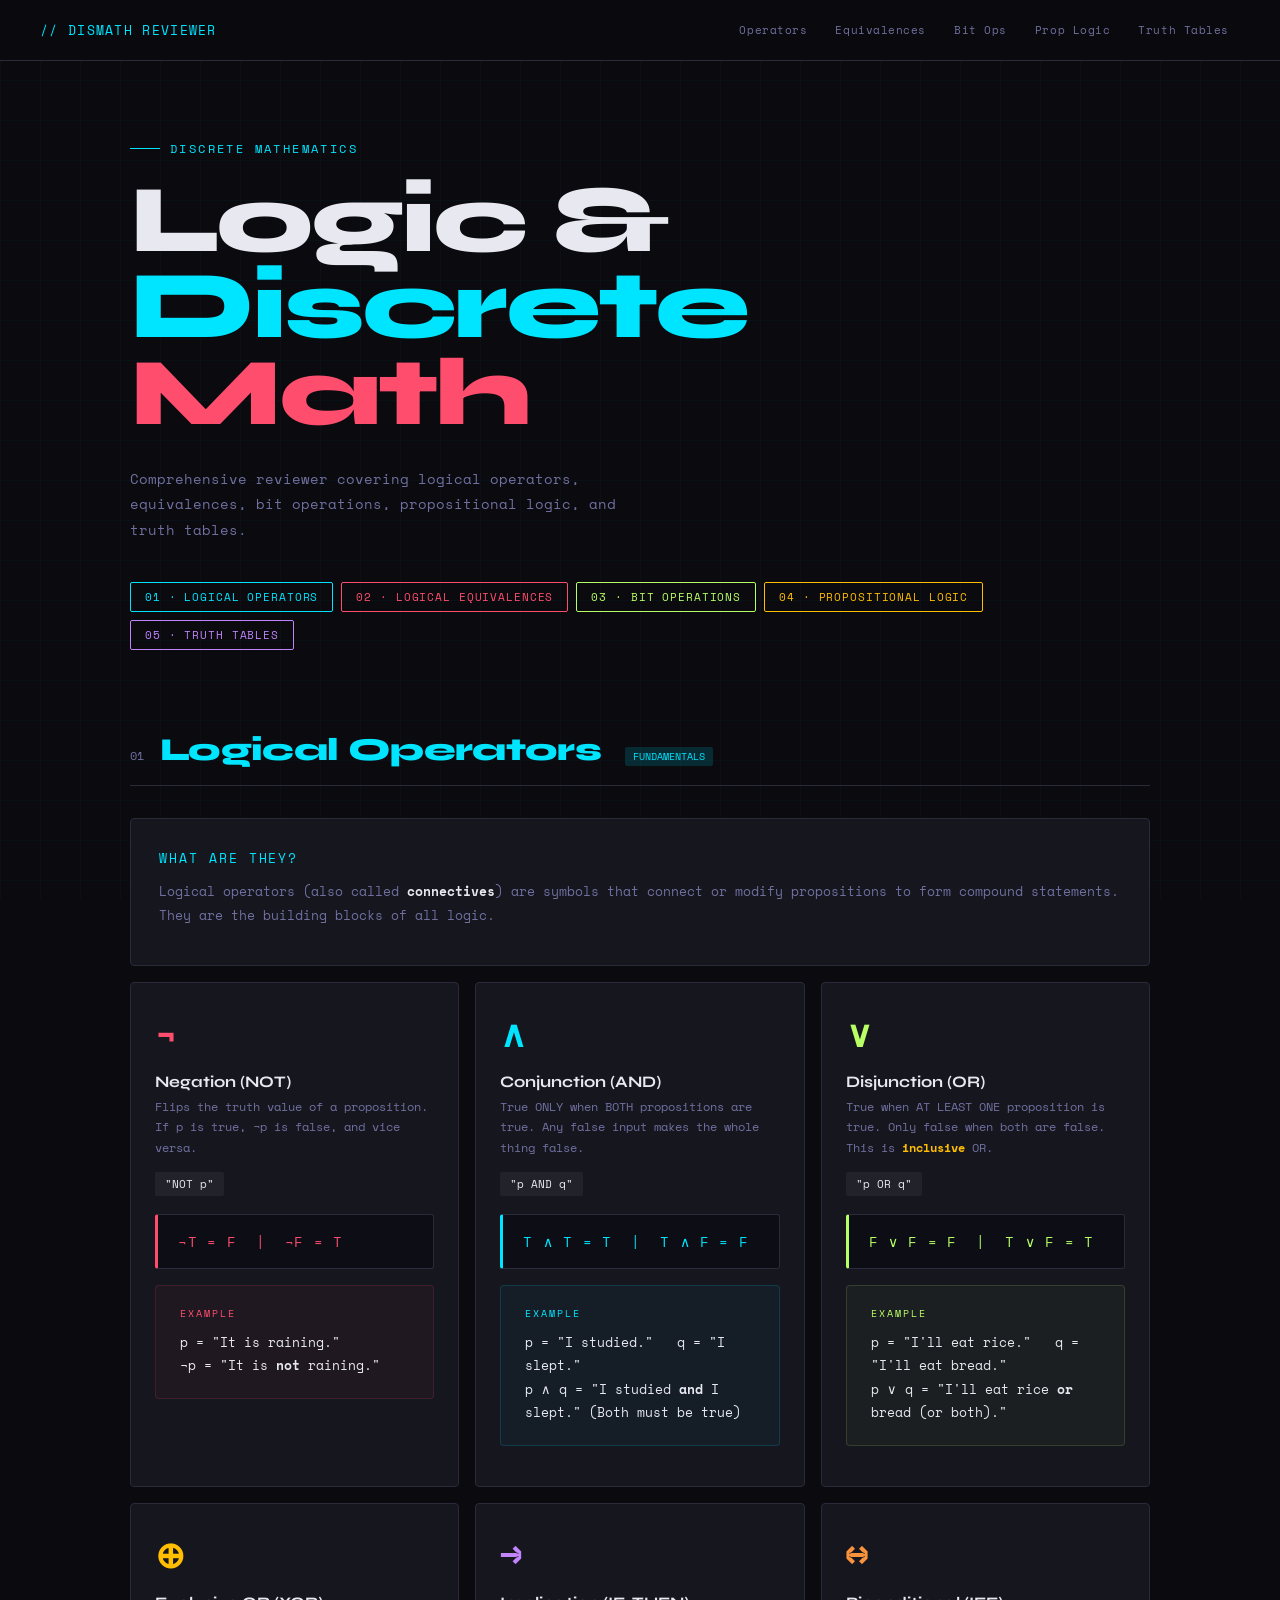
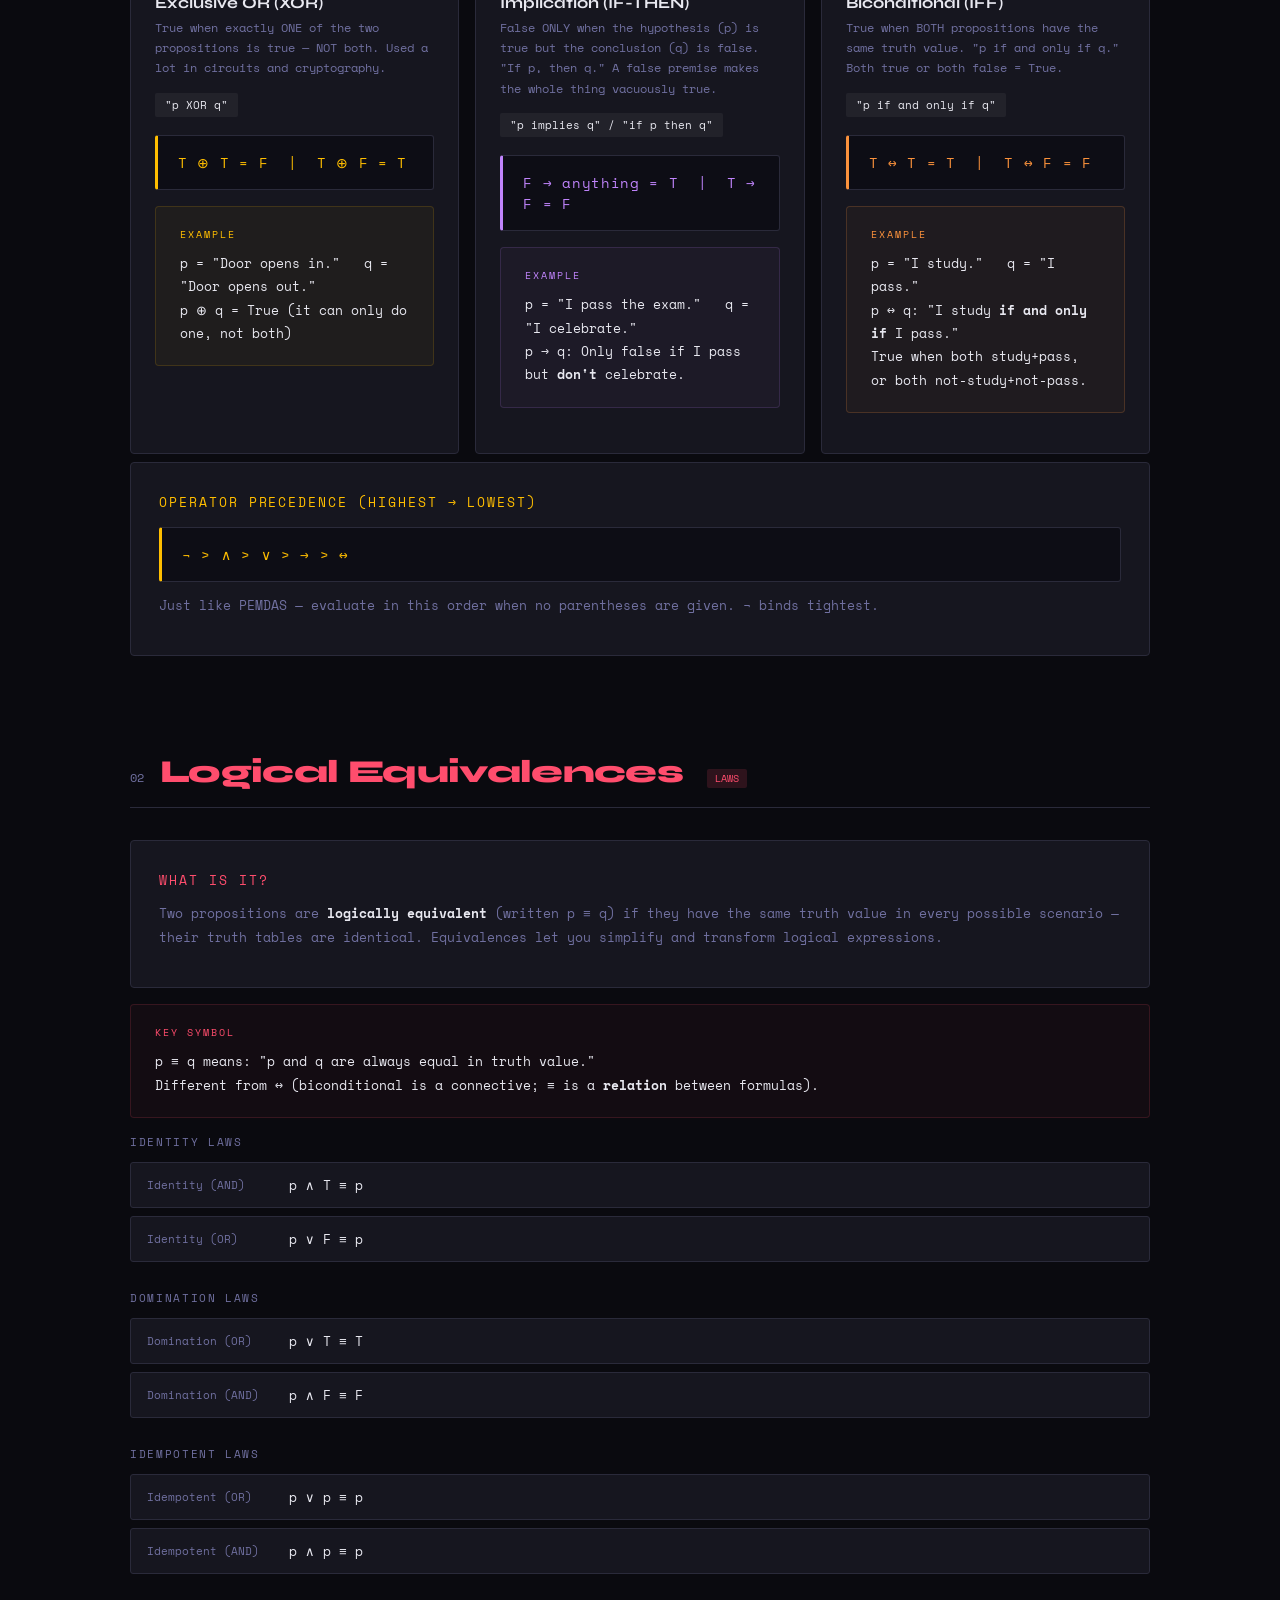
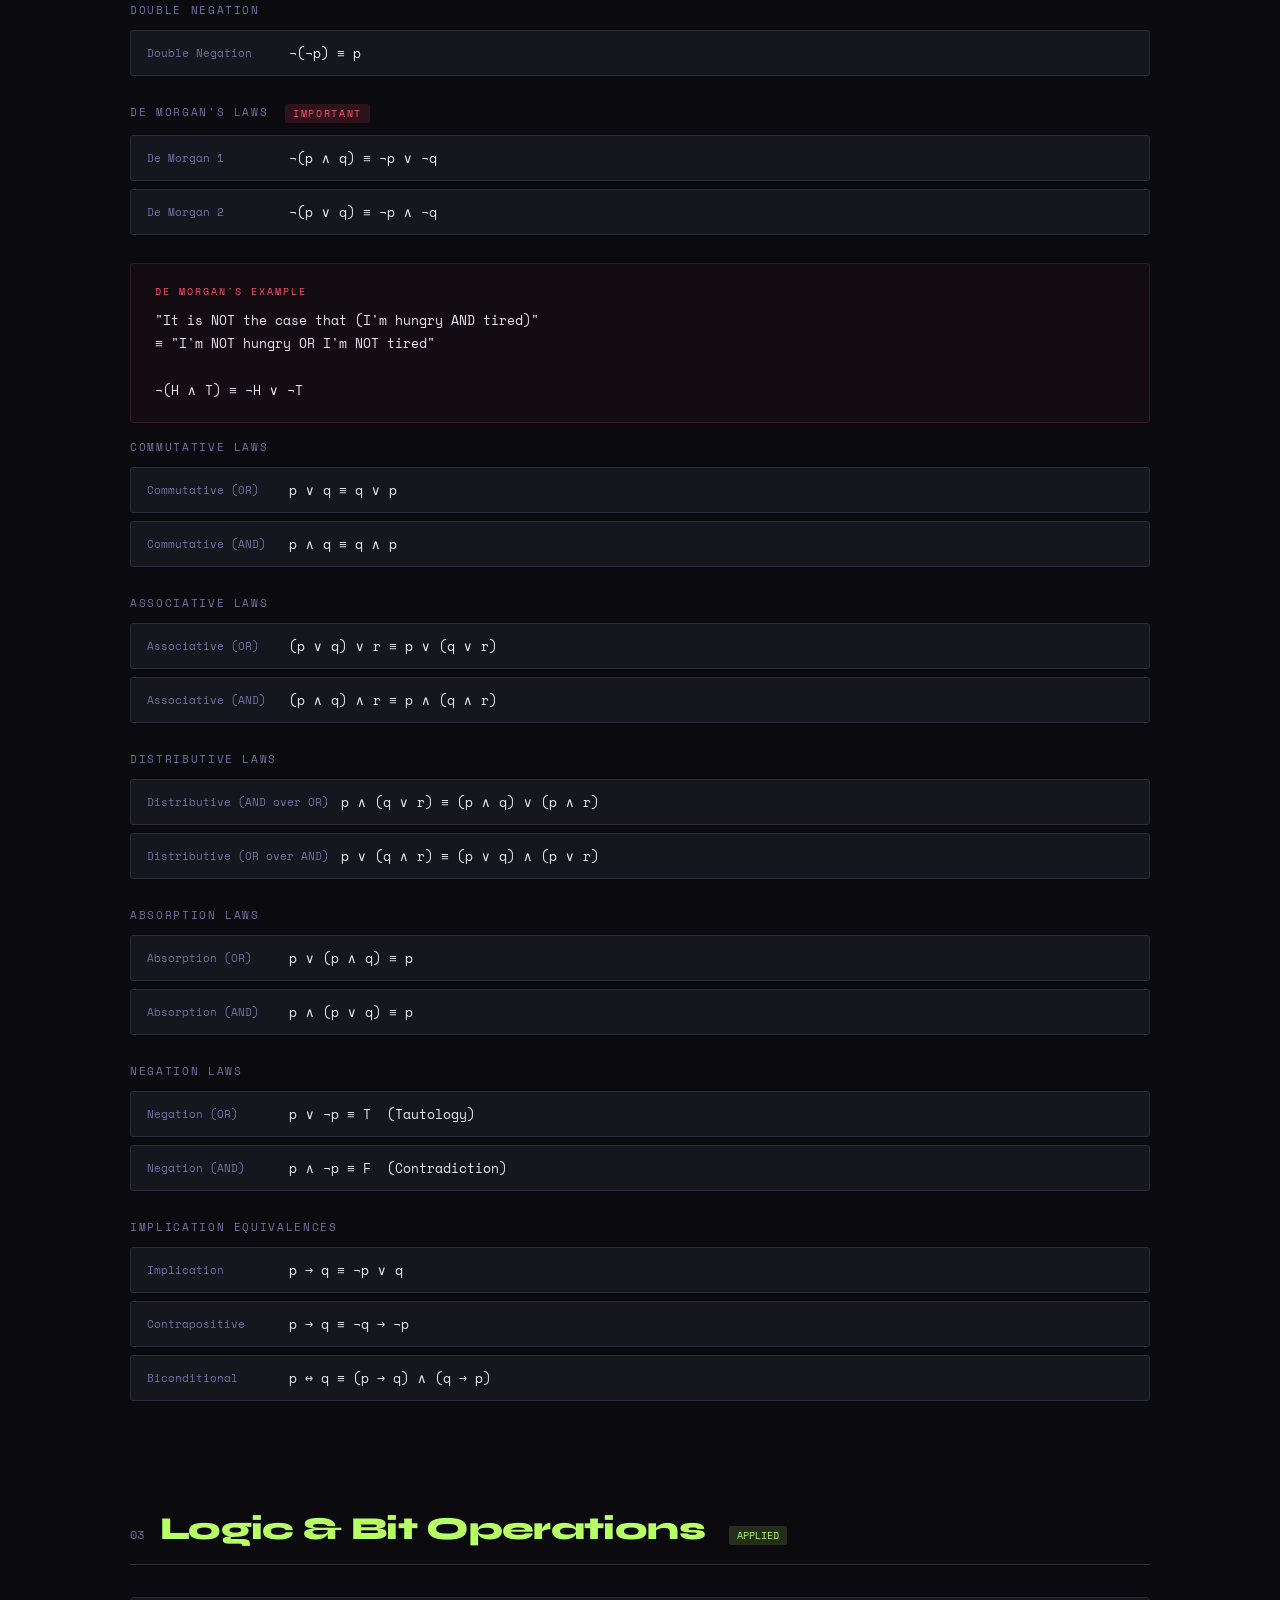
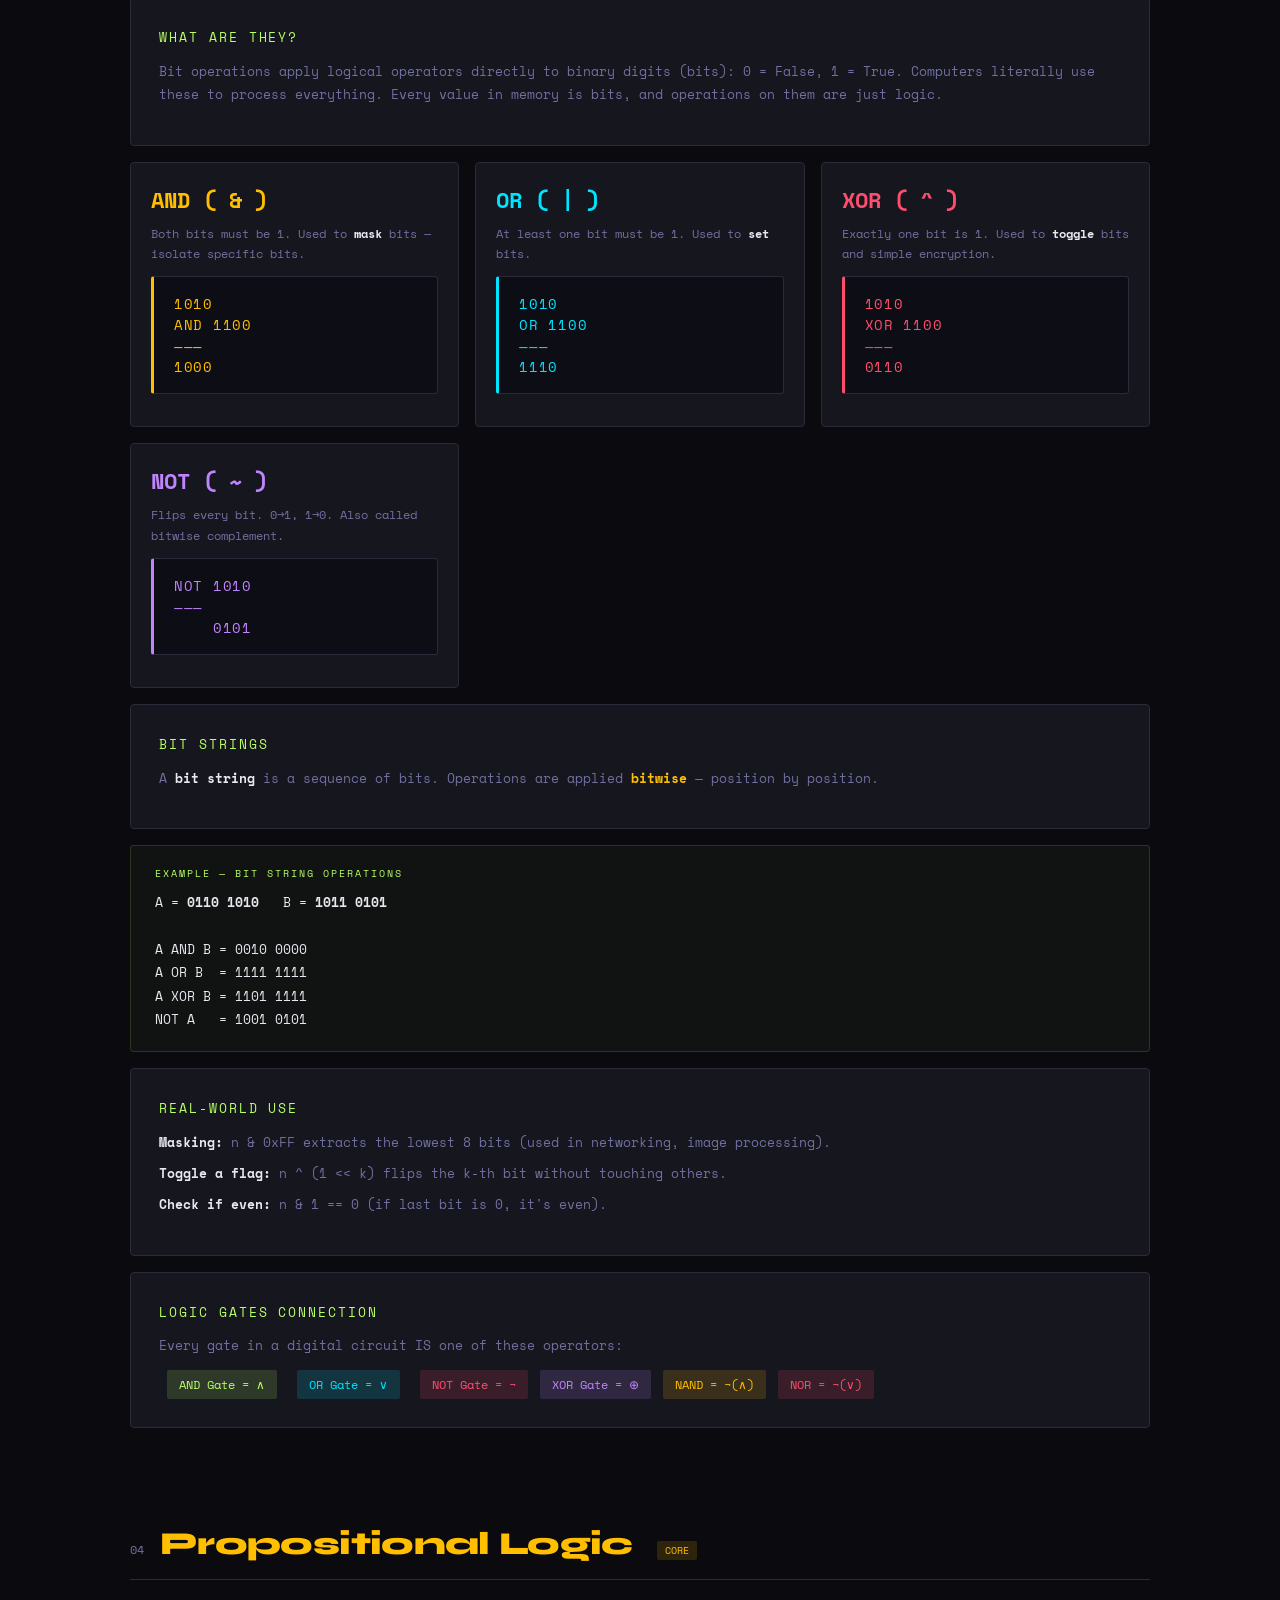
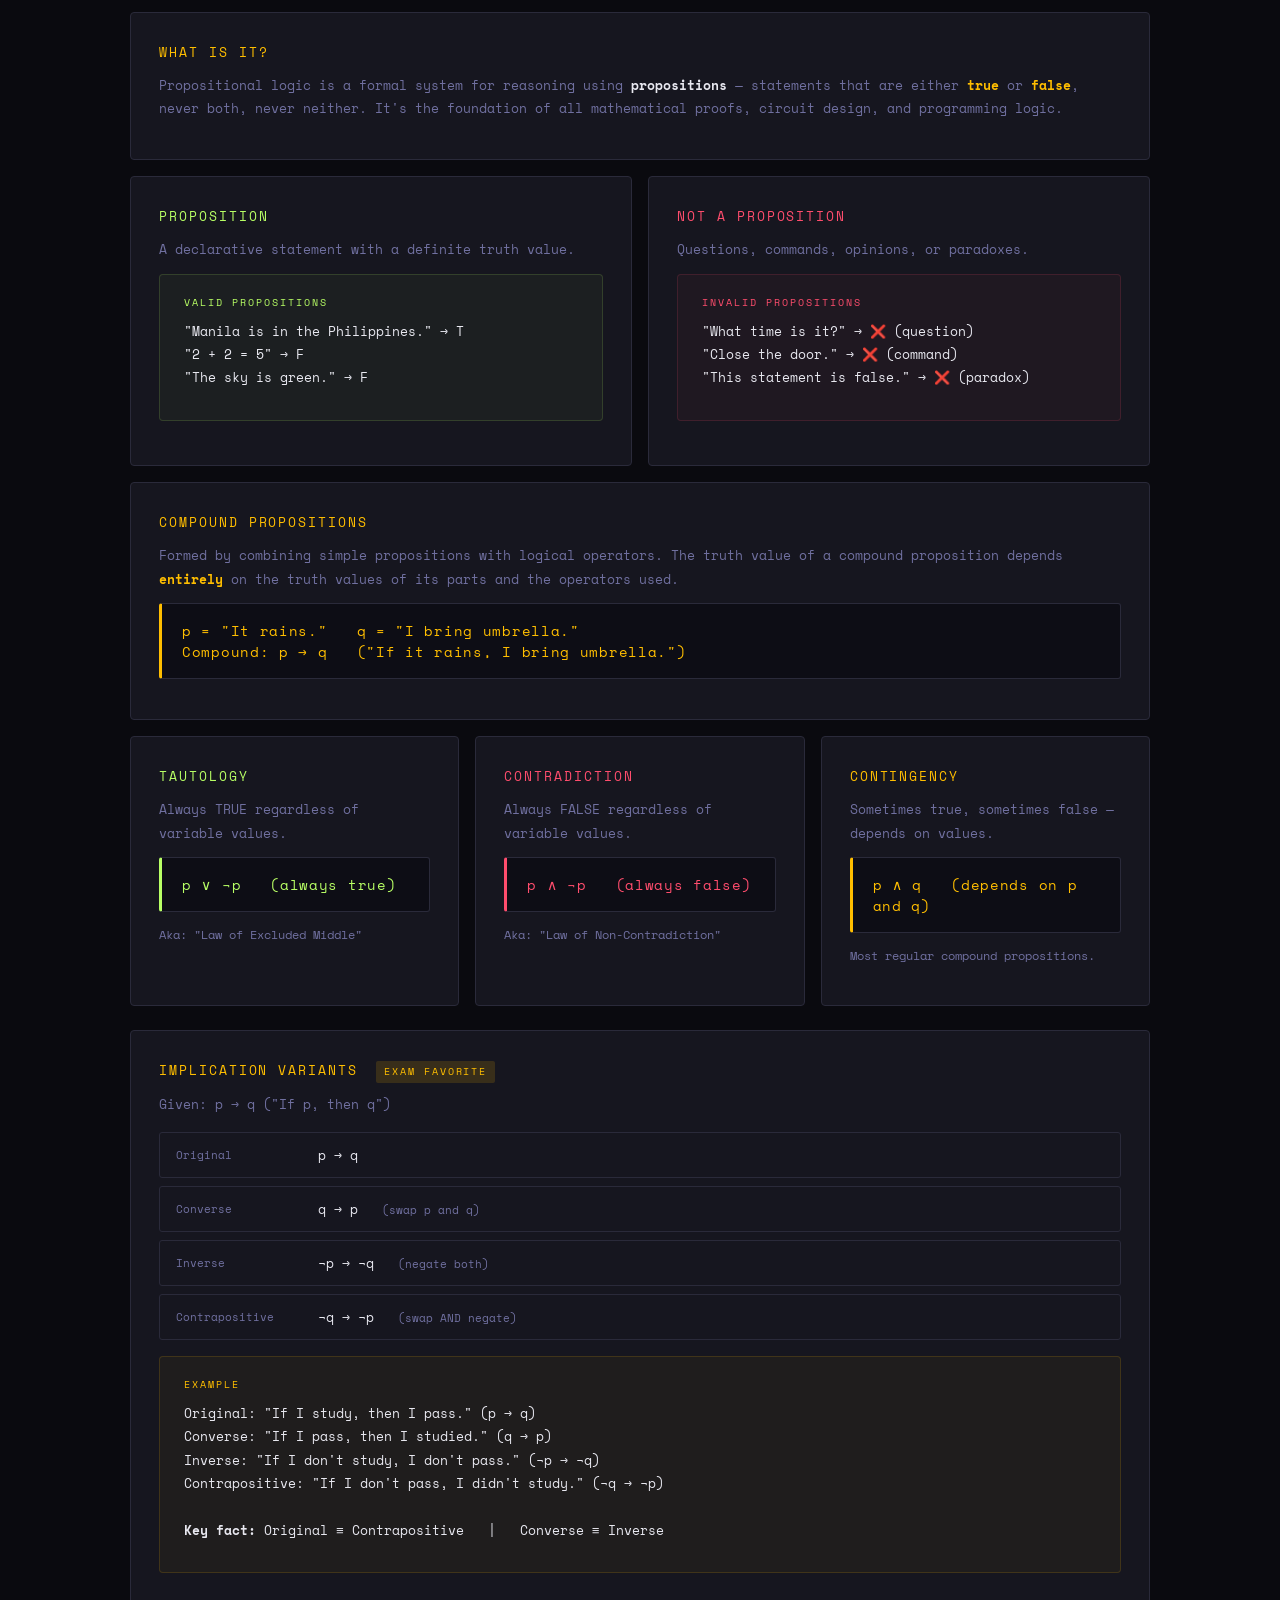
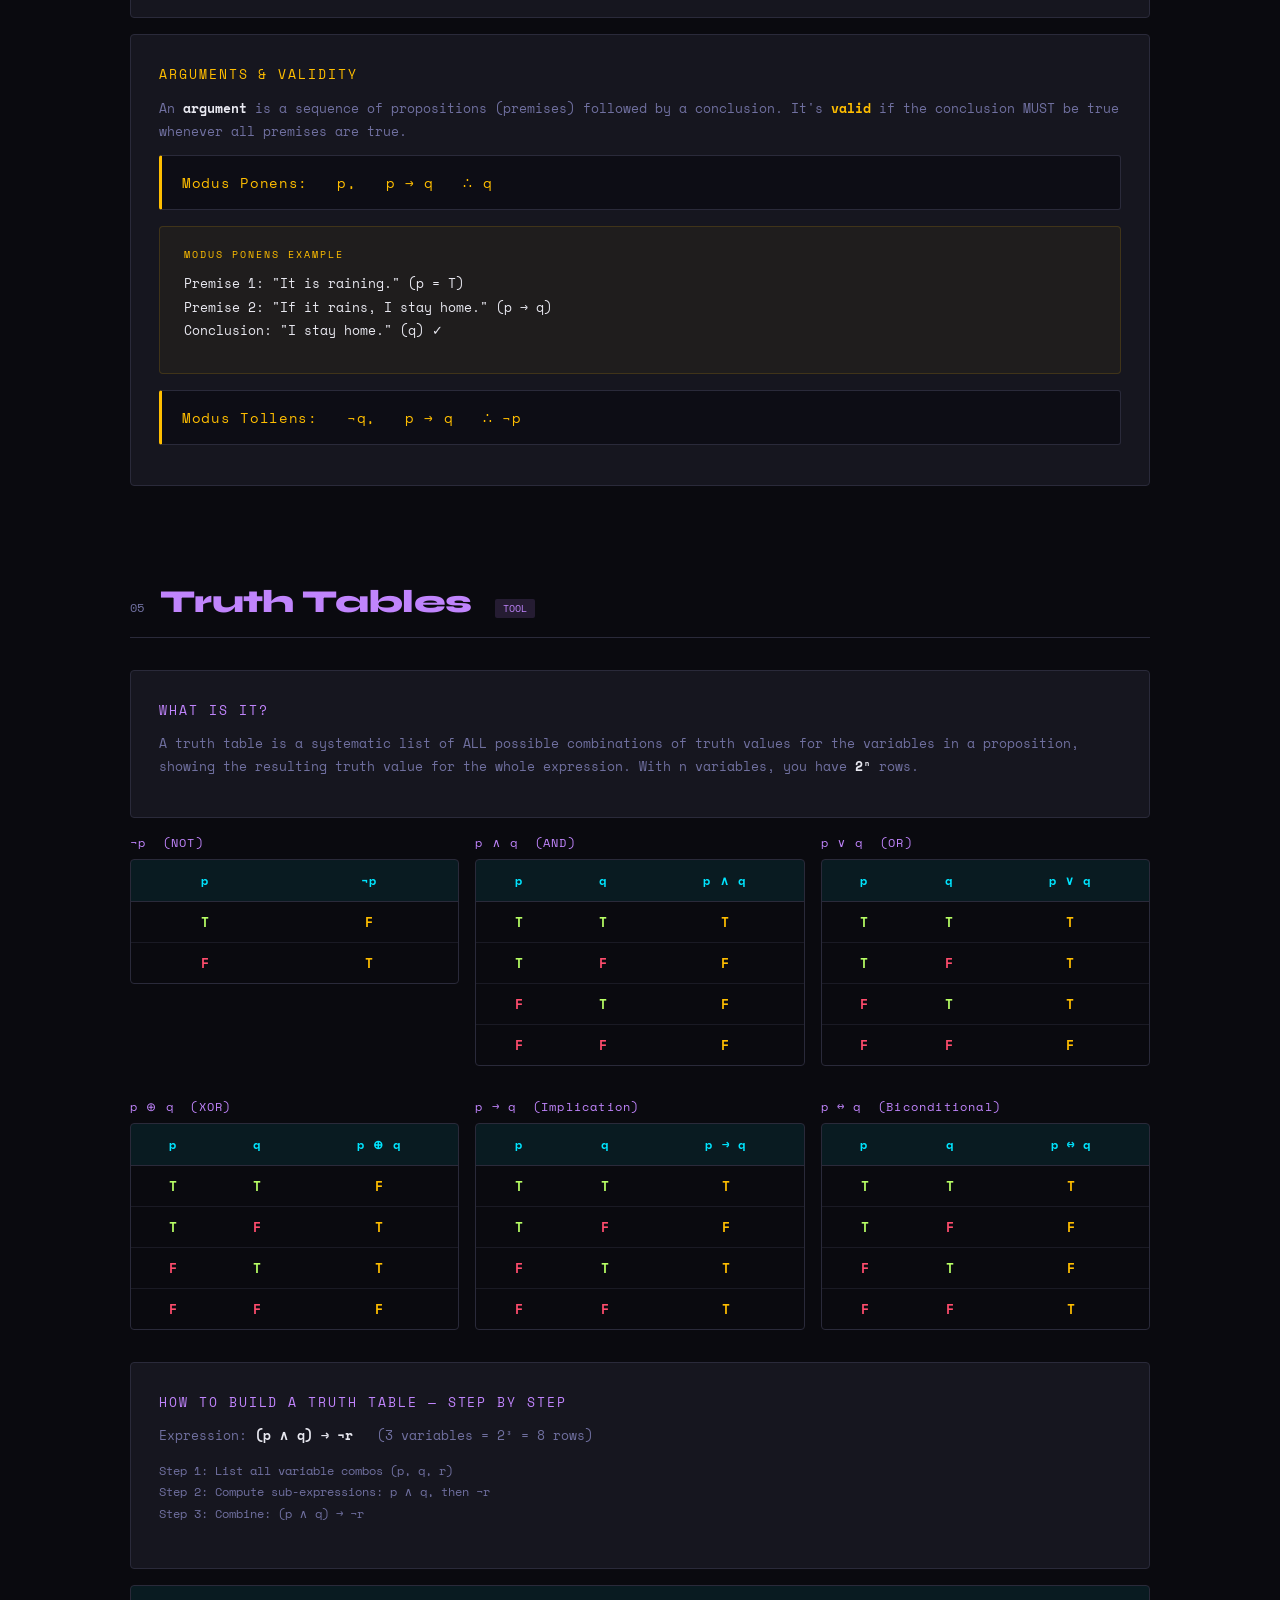
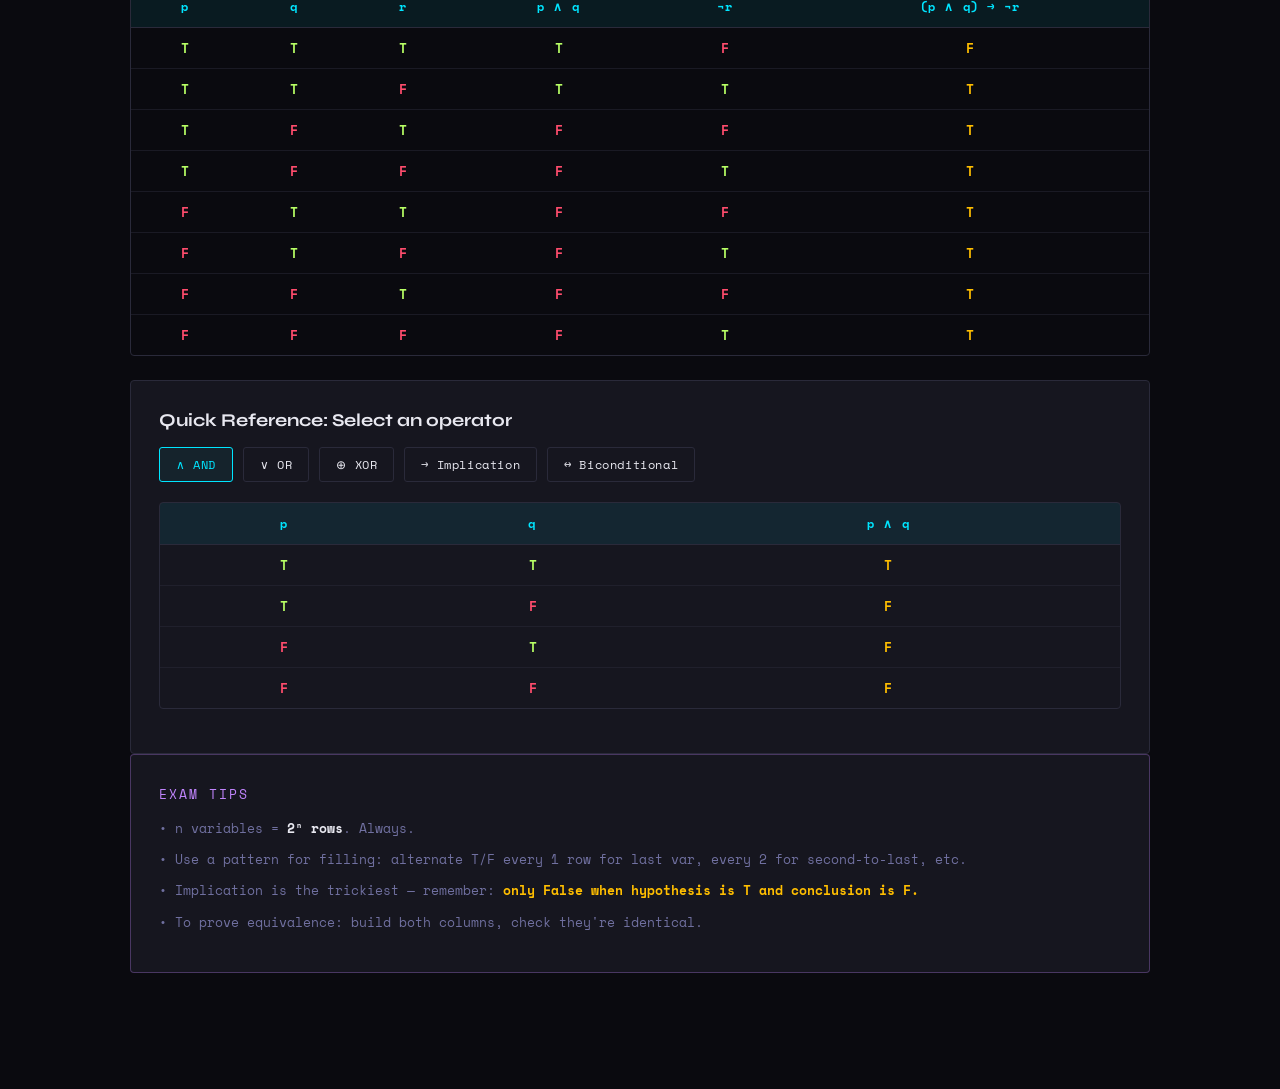
==== index.html @ d7f634e1 "p" ====
<!DOCTYPE html>
<html lang="en">
<head>
<meta charset="UTF-8">
<meta name="viewport" content="width=device-width, initial-scale=1.0">
<title>Discrete Math Reviewer</title>
<link href="https://fonts.googleapis.com/css2?family=Space+Mono:ital,wght@0,400;0,700;1,400&family=Syne:wght@400;600;700;800&display=swap" rel="stylesheet">
<style>
  :root {
    --bg: #0a0a0f;
    --bg2: #111118;
    --panel: #16161f;
    --border: #2a2a3a;
    --accent: #00e5ff;
    --accent2: #ff4d6d;
    --accent3: #b8ff65;
    --accent4: #ffbe00;
    --text: #e8e8f0;
    --muted: #7070a0;
    --mono: 'Space Mono', monospace;
    --sans: 'Syne', sans-serif;
  }

  * { box-sizing: border-box; margin: 0; padding: 0; }

  body {
    background: var(--bg);
    color: var(--text);
    font-family: var(--sans);
    min-height: 100vh;
    overflow-x: hidden;
  }

  /* Grid background */
  body::before {
    content: '';
    position: fixed;
    inset: 0;
    background-image:
      linear-gradient(rgba(0,229,255,0.03) 1px, transparent 1px),
      linear-gradient(90deg, rgba(0,229,255,0.03) 1px, transparent 1px);
    background-size: 40px 40px;
    pointer-events: none;
    z-index: 0;
  }

  /* NAV */
  nav {
    position: fixed;
    top: 0; left: 0; right: 0;
    z-index: 100;
    display: flex;
    align-items: center;
    justify-content: space-between;
    padding: 16px 40px;
    background: rgba(10,10,15,0.85);
    backdrop-filter: blur(12px);
    border-bottom: 1px solid var(--border);
  }

  .nav-logo {
    font-family: var(--mono);
    font-size: 13px;
    color: var(--accent);
    letter-spacing: 0.1em;
  }

  .nav-links {
    display: flex;
    gap: 6px;
    flex-wrap: wrap;
  }

  .nav-links a {
    font-family: var(--mono);
    font-size: 11px;
    color: var(--muted);
    text-decoration: none;
    padding: 5px 10px;
    border: 1px solid transparent;
    border-radius: 3px;
    transition: all 0.2s;
    letter-spacing: 0.05em;
  }

  .nav-links a:hover {
    color: var(--accent);
    border-color: var(--accent);
    background: rgba(0,229,255,0.05);
  }

  /* HERO */
  .hero {
    position: relative;
    z-index: 1;
    padding: 140px 40px 80px;
    max-width: 1100px;
    margin: 0 auto;
  }

  .hero-tag {
    font-family: var(--mono);
    font-size: 12px;
    color: var(--accent);
    letter-spacing: 0.2em;
    text-transform: uppercase;
    margin-bottom: 20px;
    display: flex;
    align-items: center;
    gap: 10px;
  }

  .hero-tag::before {
    content: '';
    display: inline-block;
    width: 30px;
    height: 1px;
    background: var(--accent);
  }

  h1 {
    font-size: clamp(48px, 8vw, 96px);
    font-weight: 800;
    line-height: 0.9;
    letter-spacing: -0.03em;
    margin-bottom: 30px;
  }

  h1 span.hl { color: var(--accent); }
  h1 span.hl2 { color: var(--accent2); }

  .hero-desc {
    font-family: var(--mono);
    font-size: 14px;
    color: var(--muted);
    max-width: 500px;
    line-height: 1.8;
  }

  .topic-pills {
    display: flex;
    flex-wrap: wrap;
    gap: 8px;
    margin-top: 40px;
  }

  .pill {
    font-family: var(--mono);
    font-size: 11px;
    padding: 6px 14px;
    border-radius: 2px;
    border: 1px solid;
    letter-spacing: 0.08em;
    text-transform: uppercase;
    cursor: pointer;
    transition: all 0.2s;
    text-decoration: none;
  }

  .pill-1 { color: var(--accent); border-color: var(--accent); }
  .pill-1:hover { background: var(--accent); color: var(--bg); }
  .pill-2 { color: var(--accent2); border-color: var(--accent2); }
  .pill-2:hover { background: var(--accent2); color: var(--bg); }
  .pill-3 { color: var(--accent3); border-color: var(--accent3); }
  .pill-3:hover { background: var(--accent3); color: var(--bg); }
  .pill-4 { color: var(--accent4); border-color: var(--accent4); }
  .pill-4:hover { background: var(--accent4); color: var(--bg); }
  .pill-5 { color: #c084fc; border-color: #c084fc; }
  .pill-5:hover { background: #c084fc; color: var(--bg); }

  /* MAIN */
  main {
    position: relative;
    z-index: 1;
    max-width: 1100px;
    margin: 0 auto;
    padding: 0 40px 100px;
    display: flex;
    flex-direction: column;
    gap: 80px;
  }

  /* SECTION */
  .section {
    scroll-margin-top: 80px;
  }

  .section-header {
    display: flex;
    align-items: baseline;
    gap: 16px;
    margin-bottom: 32px;
    padding-bottom: 16px;
    border-bottom: 1px solid var(--border);
  }

  .section-num {
    font-family: var(--mono);
    font-size: 12px;
    color: var(--muted);
  }

  h2 {
    font-size: 32px;
    font-weight: 800;
    letter-spacing: -0.02em;
  }

  .section-tag {
    font-family: var(--mono);
    font-size: 11px;
    padding: 3px 8px;
    border-radius: 2px;
    margin-left: auto;
  }

  /* CARDS */
  .card {
    background: var(--panel);
    border: 1px solid var(--border);
    border-radius: 4px;
    padding: 28px;
    margin-bottom: 16px;
    transition: border-color 0.2s;
  }

  .card:hover { border-color: var(--muted); }

  .card-label {
    font-family: var(--mono);
    font-size: 11px;
    letter-spacing: 0.15em;
    text-transform: uppercase;
    margin-bottom: 10px;
  }

  .card h3 {
    font-size: 20px;
    font-weight: 700;
    margin-bottom: 12px;
    letter-spacing: -0.01em;
  }

  .card p {
    font-family: var(--mono);
    font-size: 13px;
    color: var(--muted);
    line-height: 1.8;
    margin-bottom: 10px;
  }

  /* OPERATOR GRID */
  .op-grid {
    display: grid;
    grid-template-columns: repeat(auto-fill, minmax(300px, 1fr));
    gap: 16px;
  }

  .op-card {
    background: var(--panel);
    border: 1px solid var(--border);
    border-radius: 4px;
    padding: 24px;
    transition: all 0.2s;
  }

  .op-card:hover {
    transform: translateY(-2px);
    border-color: var(--accent);
    box-shadow: 0 8px 30px rgba(0,229,255,0.08);
  }

  .op-symbol {
    font-family: var(--mono);
    font-size: 36px;
    font-weight: 700;
    margin-bottom: 12px;
    display: block;
  }

  .op-name {
    font-size: 16px;
    font-weight: 700;
    margin-bottom: 6px;
  }

  .op-desc {
    font-family: var(--mono);
    font-size: 12px;
    color: var(--muted);
    line-height: 1.7;
    margin-bottom: 14px;
  }

  .op-read {
    font-family: var(--mono);
    font-size: 11px;
    padding: 4px 10px;
    background: rgba(255,255,255,0.05);
    border-radius: 2px;
    color: var(--text);
    display: inline-block;
    margin-bottom: 6px;
  }

  /* TRUTH TABLE */
  .tt-wrap {
    overflow-x: auto;
    border: 1px solid var(--border);
    border-radius: 4px;
    margin-bottom: 16px;
  }

  table {
    width: 100%;
    border-collapse: collapse;
    font-family: var(--mono);
    font-size: 13px;
  }

  thead tr {
    background: rgba(0,229,255,0.08);
  }

  th {
    padding: 12px 16px;
    text-align: center;
    color: var(--accent);
    font-size: 12px;
    letter-spacing: 0.1em;
    border-bottom: 1px solid var(--border);
    white-space: nowrap;
  }

  td {
    padding: 10px 16px;
    text-align: center;
    border-bottom: 1px solid rgba(42,42,58,0.5);
    color: var(--muted);
  }

  tr:last-child td { border-bottom: none; }

  td.t { color: var(--accent3); font-weight: 700; }
  td.f { color: var(--accent2); font-weight: 700; }
  td.result { color: var(--accent4); font-weight: 700; }

  tr:hover td { background: rgba(255,255,255,0.02); color: var(--text); }

  /* CODE / FORMULA BLOCKS */
  .formula {
    background: #0d0d15;
    border: 1px solid var(--border);
    border-left: 3px solid var(--accent);
    border-radius: 3px;
    padding: 16px 20px;
    font-family: var(--mono);
    font-size: 14px;
    color: var(--accent);
    margin: 12px 0;
    letter-spacing: 0.05em;
    overflow-x: auto;
  }

  .formula.red { border-left-color: var(--accent2); color: var(--accent2); }
  .formula.green { border-left-color: var(--accent3); color: var(--accent3); }
  .formula.yellow { border-left-color: var(--accent4); color: var(--accent4); }
  .formula.purple { border-left-color: #c084fc; color: #c084fc; }

  /* EXAMPLE BLOCKS */
  .example {
    background: rgba(0,229,255,0.04);
    border: 1px solid rgba(0,229,255,0.15);
    border-radius: 4px;
    padding: 20px 24px;
    margin: 16px 0;
  }

  .example-label {
    font-family: var(--mono);
    font-size: 10px;
    color: var(--accent);
    letter-spacing: 0.2em;
    text-transform: uppercase;
    margin-bottom: 10px;
  }

  .example p {
    font-family: var(--mono);
    font-size: 13px;
    color: var(--text);
    line-height: 1.8;
  }

  .example.red { background: rgba(255,77,109,0.04); border-color: rgba(255,77,109,0.15); }
  .example.red .example-label { color: var(--accent2); }
  .example.green { background: rgba(184,255,101,0.04); border-color: rgba(184,255,101,0.15); }
  .example.green .example-label { color: var(--accent3); }
  .example.yellow { background: rgba(255,190,0,0.04); border-color: rgba(255,190,0,0.15); }
  .example.yellow .example-label { color: var(--accent4); }
  .example.purple { background: rgba(192,132,252,0.04); border-color: rgba(192,132,252,0.15); }
  .example.purple .example-label { color: #c084fc; }

  /* BIT OPS TABLE */
  .bit-grid {
    display: grid;
    grid-template-columns: repeat(auto-fill, minmax(260px, 1fr));
    gap: 16px;
  }

  .bit-card {
    background: var(--panel);
    border: 1px solid var(--border);
    border-radius: 4px;
    padding: 20px;
  }

  .bit-op {
    font-family: var(--mono);
    font-size: 22px;
    font-weight: 700;
    color: var(--accent4);
    margin-bottom: 8px;
  }

  /* EQUIVALENCE TABLE */
  .equiv-group {
    margin-bottom: 28px;
  }

  .equiv-title {
    font-family: var(--mono);
    font-size: 11px;
    color: var(--muted);
    letter-spacing: 0.15em;
    text-transform: uppercase;
    margin-bottom: 12px;
  }

  .equiv-list {
    display: flex;
    flex-direction: column;
    gap: 8px;
  }

  .equiv-row {
    display: flex;
    align-items: center;
    gap: 12px;
    background: var(--panel);
    border: 1px solid var(--border);
    border-radius: 3px;
    padding: 12px 16px;
    font-family: var(--mono);
    font-size: 13px;
  }

  .equiv-row .law-name {
    color: var(--muted);
    font-size: 11px;
    min-width: 130px;
  }

  .equiv-row .law-formula {
    color: var(--text);
    flex: 1;
  }

  /* PROPOSITIONAL */
  .prop-grid {
    display: grid;
    grid-template-columns: 1fr 1fr;
    gap: 16px;
  }

  @media (max-width: 700px) {
    .prop-grid { grid-template-columns: 1fr; }
    nav { padding: 12px 20px; }
    .nav-links a { font-size: 10px; padding: 4px 8px; }
    .hero { padding: 120px 20px 60px; }
    main { padding: 0 20px 80px; }
    h1 { font-size: 40px; }
  }

  /* INTERACTIVE TRUTH TABLE */
  .tt-builder {
    background: var(--panel);
    border: 1px solid var(--border);
    border-radius: 4px;
    padding: 28px;
    margin-top: 24px;
  }

  .tt-builder h3 {
    font-size: 18px;
    font-weight: 700;
    margin-bottom: 16px;
  }

  .tt-controls {
    display: flex;
    gap: 10px;
    flex-wrap: wrap;
    margin-bottom: 20px;
  }

  .tt-btn {
    font-family: var(--mono);
    font-size: 12px;
    padding: 8px 16px;
    background: transparent;
    border: 1px solid var(--border);
    border-radius: 3px;
    color: var(--text);
    cursor: pointer;
    transition: all 0.2s;
    letter-spacing: 0.05em;
  }

  .tt-btn:hover, .tt-btn.active {
    border-color: var(--accent);
    color: var(--accent);
    background: rgba(0,229,255,0.06);
  }

  .divider {
    height: 1px;
    background: var(--border);
    margin: 40px 0;
  }

  /* SCROLL FADE IN */
  .section {
    opacity: 0;
    transform: translateY(20px);
    transition: opacity 0.5s ease, transform 0.5s ease;
  }
  .section.visible {
    opacity: 1;
    transform: translateY(0);
  }

  /* BADGE */
  .badge {
    display: inline-block;
    font-family: var(--mono);
    font-size: 10px;
    padding: 2px 8px;
    border-radius: 2px;
    margin-left: 8px;
    vertical-align: middle;
  }
  .badge-blue { background: rgba(0,229,255,0.15); color: var(--accent); }
  .badge-red { background: rgba(255,77,109,0.15); color: var(--accent2); }
  .badge-green { background: rgba(184,255,101,0.15); color: var(--accent3); }

  strong { color: var(--text); font-weight: 700; }
  em { color: var(--accent4); font-style: normal; font-weight: 600; }
</style>
</head>
<body>

<nav>
  <div class="nav-logo">// DISMATH REVIEWER</div>
  <div class="nav-links">
    <a href="#operators">Operators</a>
    <a href="#equivalences">Equivalences</a>
    <a href="#bitops">Bit Ops</a>
    <a href="#proplogic">Prop Logic</a>
    <a href="#truthtable">Truth Tables</a>
  </div>
</nav>

<div class="hero">
  <div class="hero-tag">Discrete Mathematics</div>
  <h1>Logic &<br><span class="hl">Discrete</span><br><span class="hl2">Math</span></h1>
  <p class="hero-desc">Comprehensive reviewer covering logical operators, equivalences, bit operations, propositional logic, and truth tables.</p>
  <div class="topic-pills">
    <a href="#operators" class="pill pill-1">01 · Logical Operators</a>
    <a href="#equivalences" class="pill pill-2">02 · Logical Equivalences</a>
    <a href="#bitops" class="pill pill-3">03 · Bit Operations</a>
    <a href="#proplogic" class="pill pill-4">04 · Propositional Logic</a>
    <a href="#truthtable" class="pill pill-5">05 · Truth Tables</a>
  </div>
</div>

<main>

  <!-- ===== 01: LOGICAL OPERATORS ===== -->
  <section class="section" id="operators">
    <div class="section-header">
      <span class="section-num">01</span>
      <h2 style="color: var(--accent);">Logical Operators</h2>
      <span class="section-tag badge-blue badge">FUNDAMENTALS</span>
    </div>

    <div class="card">
      <p class="card-label" style="color: var(--accent);">What are they?</p>
      <p>Logical operators (also called <strong>connectives</strong>) are symbols that connect or modify propositions to form compound statements. They are the building blocks of all logic.</p>
    </div>

    <div class="op-grid">

      <div class="op-card">
        <span class="op-symbol" style="color:#ff4d6d;">¬</span>
        <div class="op-name">Negation (NOT)</div>
        <div class="op-desc">Flips the truth value of a proposition. If p is true, ¬p is false, and vice versa.</div>
        <span class="op-read">"NOT p"</span>
        <div class="formula red">¬T = F &nbsp;|&nbsp; ¬F = T</div>
        <div class="example red">
          <div class="example-label">Example</div>
          <p>p = "It is raining."<br>¬p = "It is <strong>not</strong> raining."</p>
        </div>
      </div>

      <div class="op-card">
        <span class="op-symbol" style="color:#00e5ff;">∧</span>
        <div class="op-name">Conjunction (AND)</div>
        <div class="op-desc">True ONLY when BOTH propositions are true. Any false input makes the whole thing false.</div>
        <span class="op-read">"p AND q"</span>
        <div class="formula">T ∧ T = T &nbsp;|&nbsp; T ∧ F = F</div>
        <div class="example">
          <div class="example-label">Example</div>
          <p>p = "I studied." &nbsp; q = "I slept."<br>p ∧ q = "I studied <strong>and</strong> I slept." (Both must be true)</p>
        </div>
      </div>

      <div class="op-card">
        <span class="op-symbol" style="color:#b8ff65;">∨</span>
        <div class="op-name">Disjunction (OR)</div>
        <div class="op-desc">True when AT LEAST ONE proposition is true. Only false when both are false. This is <em>inclusive</em> OR.</div>
        <span class="op-read">"p OR q"</span>
        <div class="formula green">F ∨ F = F &nbsp;|&nbsp; T ∨ F = T</div>
        <div class="example green">
          <div class="example-label">Example</div>
          <p>p = "I'll eat rice." &nbsp; q = "I'll eat bread."<br>p ∨ q = "I'll eat rice <strong>or</strong> bread (or both)."</p>
        </div>
      </div>

      <div class="op-card">
        <span class="op-symbol" style="color:#ffbe00;">⊕</span>
        <div class="op-name">Exclusive OR (XOR)</div>
        <div class="op-desc">True when exactly ONE of the two propositions is true — NOT both. Used a lot in circuits and cryptography.</div>
        <span class="op-read">"p XOR q"</span>
        <div class="formula yellow">T ⊕ T = F &nbsp;|&nbsp; T ⊕ F = T</div>
        <div class="example yellow">
          <div class="example-label">Example</div>
          <p>p = "Door opens in." &nbsp; q = "Door opens out."<br>p ⊕ q = True (it can only do one, not both)</p>
        </div>
      </div>

      <div class="op-card">
        <span class="op-symbol" style="color:#c084fc;">→</span>
        <div class="op-name">Implication (IF-THEN)</div>
        <div class="op-desc">False ONLY when the hypothesis (p) is true but the conclusion (q) is false. "If p, then q." A false premise makes the whole thing vacuously true.</div>
        <span class="op-read">"p implies q" / "if p then q"</span>
        <div class="formula purple">F → anything = T &nbsp;|&nbsp; T → F = F</div>
        <div class="example purple">
          <div class="example-label">Example</div>
          <p>p = "I pass the exam." &nbsp; q = "I celebrate."<br>p → q: Only false if I pass but <strong>don't</strong> celebrate.</p>
        </div>
      </div>

      <div class="op-card">
        <span class="op-symbol" style="color:#fb923c;">↔</span>
        <div class="op-name">Biconditional (IFF)</div>
        <div class="op-desc">True when BOTH propositions have the same truth value. "p if and only if q." Both true or both false = True.</div>
        <span class="op-read">"p if and only if q"</span>
        <div class="formula" style="border-left-color:#fb923c;color:#fb923c;">T ↔ T = T &nbsp;|&nbsp; T ↔ F = F</div>
        <div class="example" style="border-color:rgba(251,146,60,0.2);background:rgba(251,146,60,0.04);">
          <div class="example-label" style="color:#fb923c;">Example</div>
          <p>p = "I study." &nbsp; q = "I pass."<br>p ↔ q: "I study <strong>if and only if</strong> I pass."<br>True when both study+pass, or both not-study+not-pass.</p>
        </div>
      </div>

    </div>

    <!-- Priority -->
    <div class="card" style="margin-top:8px;">
      <p class="card-label" style="color:var(--accent4);">Operator Precedence (Highest → Lowest)</p>
      <div class="formula yellow">¬  &gt;  ∧  &gt;  ∨  &gt;  →  &gt;  ↔</div>
      <p>Just like PEMDAS — evaluate in this order when no parentheses are given. ¬ binds tightest.</p>
    </div>
  </section>

  <!-- ===== 02: LOGICAL EQUIVALENCES ===== -->
  <section class="section" id="equivalences">
    <div class="section-header">
      <span class="section-num">02</span>
      <h2 style="color:var(--accent2);">Logical Equivalences</h2>
      <span class="section-tag badge-red badge">LAWS</span>
    </div>

    <div class="card">
      <p class="card-label" style="color:var(--accent2);">What is it?</p>
      <p>Two propositions are <strong>logically equivalent</strong> (written p ≡ q) if they have the same truth value in every possible scenario — their truth tables are identical. Equivalences let you simplify and transform logical expressions.</p>
    </div>

    <div class="example red">
      <div class="example-label">Key Symbol</div>
      <p>p ≡ q means: "p and q are always equal in truth value."<br>Different from ↔ (biconditional is a connective; ≡ is a <strong>relation</strong> between formulas).</p>
    </div>

    <!-- Laws grouped -->
    <div class="equiv-group">
      <div class="equiv-title">Identity Laws</div>
      <div class="equiv-list">
        <div class="equiv-row"><span class="law-name">Identity (AND)</span><span class="law-formula">p ∧ T ≡ p</span></div>
        <div class="equiv-row"><span class="law-name">Identity (OR)</span><span class="law-formula">p ∨ F ≡ p</span></div>
      </div>
    </div>

    <div class="equiv-group">
      <div class="equiv-title">Domination Laws</div>
      <div class="equiv-list">
        <div class="equiv-row"><span class="law-name">Domination (OR)</span><span class="law-formula">p ∨ T ≡ T</span></div>
        <div class="equiv-row"><span class="law-name">Domination (AND)</span><span class="law-formula">p ∧ F ≡ F</span></div>
      </div>
    </div>

    <div class="equiv-group">
      <div class="equiv-title">Idempotent Laws</div>
      <div class="equiv-list">
        <div class="equiv-row"><span class="law-name">Idempotent (OR)</span><span class="law-formula">p ∨ p ≡ p</span></div>
        <div class="equiv-row"><span class="law-name">Idempotent (AND)</span><span class="law-formula">p ∧ p ≡ p</span></div>
      </div>
    </div>

    <div class="equiv-group">
      <div class="equiv-title">Double Negation</div>
      <div class="equiv-list">
        <div class="equiv-row"><span class="law-name">Double Negation</span><span class="law-formula">¬(¬p) ≡ p</span></div>
      </div>
    </div>

    <div class="equiv-group">
      <div class="equiv-title">De Morgan's Laws <span class="badge badge-red">IMPORTANT</span></div>
      <div class="equiv-list">
        <div class="equiv-row"><span class="law-name">De Morgan 1</span><span class="law-formula">¬(p ∧ q) ≡ ¬p ∨ ¬q</span></div>
        <div class="equiv-row"><span class="law-name">De Morgan 2</span><span class="law-formula">¬(p ∨ q) ≡ ¬p ∧ ¬q</span></div>
      </div>
    </div>

    <div class="example red">
      <div class="example-label">De Morgan's Example</div>
      <p>"It is NOT the case that (I'm hungry AND tired)"<br>≡ "I'm NOT hungry OR I'm NOT tired"<br><br>¬(H ∧ T) ≡ ¬H ∨ ¬T</p>
    </div>

    <div class="equiv-group">
      <div class="equiv-title">Commutative Laws</div>
      <div class="equiv-list">
        <div class="equiv-row"><span class="law-name">Commutative (OR)</span><span class="law-formula">p ∨ q ≡ q ∨ p</span></div>
        <div class="equiv-row"><span class="law-name">Commutative (AND)</span><span class="law-formula">p ∧ q ≡ q ∧ p</span></div>
      </div>
    </div>

    <div class="equiv-group">
      <div class="equiv-title">Associative Laws</div>
      <div class="equiv-list">
        <div class="equiv-row"><span class="law-name">Associative (OR)</span><span class="law-formula">(p ∨ q) ∨ r ≡ p ∨ (q ∨ r)</span></div>
        <div class="equiv-row"><span class="law-name">Associative (AND)</span><span class="law-formula">(p ∧ q) ∧ r ≡ p ∧ (q ∧ r)</span></div>
      </div>
    </div>

    <div class="equiv-group">
      <div class="equiv-title">Distributive Laws</div>
      <div class="equiv-list">
        <div class="equiv-row"><span class="law-name">Distributive (AND over OR)</span><span class="law-formula">p ∧ (q ∨ r) ≡ (p ∧ q) ∨ (p ∧ r)</span></div>
        <div class="equiv-row"><span class="law-name">Distributive (OR over AND)</span><span class="law-formula">p ∨ (q ∧ r) ≡ (p ∨ q) ∧ (p ∨ r)</span></div>
      </div>
    </div>

    <div class="equiv-group">
      <div class="equiv-title">Absorption Laws</div>
      <div class="equiv-list">
        <div class="equiv-row"><span class="law-name">Absorption (OR)</span><span class="law-formula">p ∨ (p ∧ q) ≡ p</span></div>
        <div class="equiv-row"><span class="law-name">Absorption (AND)</span><span class="law-formula">p ∧ (p ∨ q) ≡ p</span></div>
      </div>
    </div>

    <div class="equiv-group">
      <div class="equiv-title">Negation Laws</div>
      <div class="equiv-list">
        <div class="equiv-row"><span class="law-name">Negation (OR)</span><span class="law-formula">p ∨ ¬p ≡ T &nbsp;(Tautology)</span></div>
        <div class="equiv-row"><span class="law-name">Negation (AND)</span><span class="law-formula">p ∧ ¬p ≡ F &nbsp;(Contradiction)</span></div>
      </div>
    </div>

    <div class="equiv-group">
      <div class="equiv-title">Implication Equivalences</div>
      <div class="equiv-list">
        <div class="equiv-row"><span class="law-name">Implication</span><span class="law-formula">p → q ≡ ¬p ∨ q</span></div>
        <div class="equiv-row"><span class="law-name">Contrapositive</span><span class="law-formula">p → q ≡ ¬q → ¬p</span></div>
        <div class="equiv-row"><span class="law-name">Biconditional</span><span class="law-formula">p ↔ q ≡ (p → q) ∧ (q → p)</span></div>
      </div>
    </div>

  </section>

  <!-- ===== 03: BIT OPERATIONS ===== -->
  <section class="section" id="bitops">
    <div class="section-header">
      <span class="section-num">03</span>
      <h2 style="color:var(--accent3);">Logic & Bit Operations</h2>
      <span class="section-tag badge-green badge">APPLIED</span>
    </div>

    <div class="card">
      <p class="card-label" style="color:var(--accent3);">What are they?</p>
      <p>Bit operations apply logical operators directly to binary digits (bits): 0 = False, 1 = True. Computers literally use these to process everything. Every value in memory is bits, and operations on them are just logic.</p>
    </div>

    <div class="bit-grid">
      <div class="bit-card">
        <div class="bit-op">AND ( & )</div>
        <p style="font-family:var(--mono);font-size:12px;color:var(--muted);line-height:1.7;margin-bottom:12px;">Both bits must be 1. Used to <strong>mask</strong> bits — isolate specific bits.</p>
        <div class="formula yellow">1010<br>AND 1100<br>———<br>1000</div>
      </div>
      <div class="bit-card">
        <div class="bit-op" style="color:var(--accent);">OR ( | )</div>
        <p style="font-family:var(--mono);font-size:12px;color:var(--muted);line-height:1.7;margin-bottom:12px;">At least one bit must be 1. Used to <strong>set</strong> bits.</p>
        <div class="formula">1010<br>OR  1100<br>———<br>1110</div>
      </div>
      <div class="bit-card">
        <div class="bit-op" style="color:var(--accent2);">XOR ( ^ )</div>
        <p style="font-family:var(--mono);font-size:12px;color:var(--muted);line-height:1.7;margin-bottom:12px;">Exactly one bit is 1. Used to <strong>toggle</strong> bits and simple encryption.</p>
        <div class="formula red">1010<br>XOR 1100<br>———<br>0110</div>
      </div>
      <div class="bit-card">
        <div class="bit-op" style="color:#c084fc;">NOT ( ~ )</div>
        <p style="font-family:var(--mono);font-size:12px;color:var(--muted);line-height:1.7;margin-bottom:12px;">Flips every bit. 0→1, 1→0. Also called bitwise complement.</p>
        <div class="formula purple">NOT 1010<br>———<br>&nbsp;&nbsp;&nbsp;&nbsp;0101</div>
      </div>
    </div>

    <!-- Bit strings -->
    <div class="card" style="margin-top:16px;">
      <p class="card-label" style="color:var(--accent3);">Bit Strings</p>
      <p>A <strong>bit string</strong> is a sequence of bits. Operations are applied <em>bitwise</em> — position by position.</p>
    </div>

    <div class="example green">
      <div class="example-label">Example — Bit String Operations</div>
      <p>
        A = <strong>0110 1010</strong> &nbsp; B = <strong>1011 0101</strong><br><br>
        A AND B = 0010 0000<br>
        A OR B &nbsp;= 1111 1111<br>
        A XOR B = 1101 1111<br>
        NOT A &nbsp;&nbsp;= 1001 0101
      </p>
    </div>

    <div class="card">
      <p class="card-label" style="color:var(--accent3);">Real-World Use</p>
      <p style="margin-bottom:8px;"><strong>Masking:</strong> n & 0xFF extracts the lowest 8 bits (used in networking, image processing).</p>
      <p style="margin-bottom:8px;"><strong>Toggle a flag:</strong> n ^ (1 &lt;&lt; k) flips the k-th bit without touching others.</p>
      <p><strong>Check if even:</strong> n & 1 == 0 (if last bit is 0, it's even).</p>
    </div>

    <!-- Logic gates quick ref -->
    <div class="card">
      <p class="card-label" style="color:var(--accent3);">Logic Gates Connection</p>
      <p>Every gate in a digital circuit IS one of these operators:</p>
      <div style="display:flex;gap:12px;flex-wrap:wrap;margin-top:12px;">
        <span class="badge badge-green" style="font-size:12px;padding:6px 12px;">AND Gate = ∧</span>
        <span class="badge badge-blue" style="font-size:12px;padding:6px 12px;">OR Gate = ∨</span>
        <span class="badge badge-red" style="font-size:12px;padding:6px 12px;">NOT Gate = ¬</span>
        <span style="font-family:var(--mono);font-size:12px;padding:6px 12px;background:rgba(192,132,252,0.15);color:#c084fc;border-radius:2px;">XOR Gate = ⊕</span>
        <span style="font-family:var(--mono);font-size:12px;padding:6px 12px;background:rgba(255,190,0,0.15);color:var(--accent4);border-radius:2px;">NAND = ¬(∧)</span>
        <span style="font-family:var(--mono);font-size:12px;padding:6px 12px;background:rgba(255,77,109,0.15);color:var(--accent2);border-radius:2px;">NOR = ¬(∨)</span>
      </div>
    </div>
  </section>

  <!-- ===== 04: PROPOSITIONAL LOGIC ===== -->
  <section class="section" id="proplogic">
    <div class="section-header">
      <span class="section-num">04</span>
      <h2 style="color:var(--accent4);">Propositional Logic</h2>
      <span class="section-tag badge" style="background:rgba(255,190,0,0.15);color:var(--accent4);">CORE</span>
    </div>

    <div class="card">
      <p class="card-label" style="color:var(--accent4);">What is it?</p>
      <p>Propositional logic is a formal system for reasoning using <strong>propositions</strong> — statements that are either <em>true</em> or <em>false</em>, never both, never neither. It's the foundation of all mathematical proofs, circuit design, and programming logic.</p>
    </div>

    <div class="prop-grid">
      <div class="card">
        <p class="card-label" style="color:var(--accent3);">Proposition</p>
        <p>A declarative statement with a definite truth value.</p>
        <div class="example green" style="margin-top:12px;">
          <div class="example-label">Valid Propositions</div>
          <p>"Manila is in the Philippines." → T<br>"2 + 2 = 5" → F<br>"The sky is green." → F</p>
        </div>
      </div>
      <div class="card">
        <p class="card-label" style="color:var(--accent2);">NOT a Proposition</p>
        <p>Questions, commands, opinions, or paradoxes.</p>
        <div class="example red" style="margin-top:12px;">
          <div class="example-label">Invalid Propositions</div>
          <p>"What time is it?" → ❌ (question)<br>"Close the door." → ❌ (command)<br>"This statement is false." → ❌ (paradox)</p>
        </div>
      </div>
    </div>

    <div class="card">
      <p class="card-label" style="color:var(--accent4);">Compound Propositions</p>
      <p>Formed by combining simple propositions with logical operators. The truth value of a compound proposition depends <em>entirely</em> on the truth values of its parts and the operators used.</p>
      <div class="formula yellow">p = "It rains." &nbsp; q = "I bring umbrella."<br>Compound: p → q &nbsp; ("If it rains, I bring umbrella.")</div>
    </div>

    <!-- Tautology / Contradiction / Contingency -->
    <div style="display:grid;grid-template-columns:repeat(auto-fill,minmax(280px,1fr));gap:16px;">

      <div class="card">
        <p class="card-label" style="color:var(--accent3);">Tautology</p>
        <p>Always TRUE regardless of variable values.</p>
        <div class="formula green">p ∨ ¬p &nbsp; (always true)</div>
        <p style="font-family:var(--mono);font-size:12px;color:var(--muted);">Aka: "Law of Excluded Middle"</p>
      </div>

      <div class="card">
        <p class="card-label" style="color:var(--accent2);">Contradiction</p>
        <p>Always FALSE regardless of variable values.</p>
        <div class="formula red">p ∧ ¬p &nbsp; (always false)</div>
        <p style="font-family:var(--mono);font-size:12px;color:var(--muted);">Aka: "Law of Non-Contradiction"</p>
      </div>

      <div class="card">
        <p class="card-label" style="color:var(--accent4);">Contingency</p>
        <p>Sometimes true, sometimes false — depends on values.</p>
        <div class="formula yellow">p ∧ q &nbsp; (depends on p and q)</div>
        <p style="font-family:var(--mono);font-size:12px;color:var(--muted);">Most regular compound propositions.</p>
      </div>

    </div>

    <!-- Converse / Inverse / Contrapositive -->
    <div class="card" style="margin-top:8px;">
      <p class="card-label" style="color:var(--accent4);">Implication Variants <span class="badge badge" style="background:rgba(255,190,0,0.15);color:var(--accent4);">EXAM FAVORITE</span></p>
      <p style="margin-bottom:16px;">Given: p → q ("If p, then q")</p>
      <div class="equiv-list">
        <div class="equiv-row">
          <span class="law-name">Original</span>
          <span class="law-formula">p → q</span>
        </div>
        <div class="equiv-row">
          <span class="law-name">Converse</span>
          <span class="law-formula">q → p &nbsp; <span style="color:var(--muted);font-size:11px;">(swap p and q)</span></span>
        </div>
        <div class="equiv-row">
          <span class="law-name">Inverse</span>
          <span class="law-formula">¬p → ¬q &nbsp; <span style="color:var(--muted);font-size:11px;">(negate both)</span></span>
        </div>
        <div class="equiv-row">
          <span class="law-name">Contrapositive</span>
          <span class="law-formula">¬q → ¬p &nbsp; <span style="color:var(--muted);font-size:11px;">(swap AND negate)</span></span>
        </div>
      </div>

      <div class="example yellow" style="margin-top:16px;">
        <div class="example-label">Example</div>
        <p>
          Original: "If I study, then I pass." (p → q)<br>
          Converse: "If I pass, then I studied." (q → p)<br>
          Inverse: "If I don't study, I don't pass." (¬p → ¬q)<br>
          Contrapositive: "If I don't pass, I didn't study." (¬q → ¬p)<br><br>
          <strong>Key fact:</strong> Original ≡ Contrapositive &nbsp; | &nbsp; Converse ≡ Inverse
        </p>
      </div>
    </div>

    <!-- Arguments -->
    <div class="card">
      <p class="card-label" style="color:var(--accent4);">Arguments & Validity</p>
      <p style="margin-bottom:12px;">An <strong>argument</strong> is a sequence of propositions (premises) followed by a conclusion. It's <em>valid</em> if the conclusion MUST be true whenever all premises are true.</p>
      <div class="formula yellow">Modus Ponens: &nbsp; p, &nbsp; p → q &nbsp; ∴ q</div>
      <div class="example yellow">
        <div class="example-label">Modus Ponens Example</div>
        <p>Premise 1: "It is raining." (p = T)<br>Premise 2: "If it rains, I stay home." (p → q)<br>Conclusion: "I stay home." (q) ✓</p>
      </div>
      <div class="formula yellow" style="margin-top:12px;">Modus Tollens: &nbsp; ¬q, &nbsp; p → q &nbsp; ∴ ¬p</div>
    </div>

  </section>

  <!-- ===== 05: TRUTH TABLES ===== -->
  <section class="section" id="truthtable">
    <div class="section-header">
      <span class="section-num">05</span>
      <h2 style="color:#c084fc;">Truth Tables</h2>
      <span class="section-tag badge" style="background:rgba(192,132,252,0.15);color:#c084fc;">TOOL</span>
    </div>

    <div class="card">
      <p class="card-label" style="color:#c084fc;">What is it?</p>
      <p>A truth table is a systematic list of ALL possible combinations of truth values for the variables in a proposition, showing the resulting truth value for the whole expression. With n variables, you have <strong>2ⁿ</strong> rows.</p>
    </div>

    <!-- Basic tables side by side -->
    <div style="display:grid;grid-template-columns:repeat(auto-fill,minmax(300px,1fr));gap:16px;">

      <div>
        <p style="font-family:var(--mono);font-size:12px;color:#c084fc;letter-spacing:0.1em;margin-bottom:8px;">¬p &nbsp;(NOT)</p>
        <div class="tt-wrap">
          <table>
            <thead><tr><th>p</th><th>¬p</th></tr></thead>
            <tbody>
              <tr><td class="t">T</td><td class="f result">F</td></tr>
              <tr><td class="f">F</td><td class="t result">T</td></tr>
            </tbody>
          </table>
        </div>
      </div>

      <div>
        <p style="font-family:var(--mono);font-size:12px;color:#c084fc;letter-spacing:0.1em;margin-bottom:8px;">p ∧ q &nbsp;(AND)</p>
        <div class="tt-wrap">
          <table>
            <thead><tr><th>p</th><th>q</th><th>p ∧ q</th></tr></thead>
            <tbody>
              <tr><td class="t">T</td><td class="t">T</td><td class="t result">T</td></tr>
              <tr><td class="t">T</td><td class="f">F</td><td class="f result">F</td></tr>
              <tr><td class="f">F</td><td class="t">T</td><td class="f result">F</td></tr>
              <tr><td class="f">F</td><td class="f">F</td><td class="f result">F</td></tr>
            </tbody>
          </table>
        </div>
      </div>

      <div>
        <p style="font-family:var(--mono);font-size:12px;color:#c084fc;letter-spacing:0.1em;margin-bottom:8px;">p ∨ q &nbsp;(OR)</p>
        <div class="tt-wrap">
          <table>
            <thead><tr><th>p</th><th>q</th><th>p ∨ q</th></tr></thead>
            <tbody>
              <tr><td class="t">T</td><td class="t">T</td><td class="t result">T</td></tr>
              <tr><td class="t">T</td><td class="f">F</td><td class="t result">T</td></tr>
              <tr><td class="f">F</td><td class="t">T</td><td class="t result">T</td></tr>
              <tr><td class="f">F</td><td class="f">F</td><td class="f result">F</td></tr>
            </tbody>
          </table>
        </div>
      </div>

      <div>
        <p style="font-family:var(--mono);font-size:12px;color:#c084fc;letter-spacing:0.1em;margin-bottom:8px;">p ⊕ q &nbsp;(XOR)</p>
        <div class="tt-wrap">
          <table>
            <thead><tr><th>p</th><th>q</th><th>p ⊕ q</th></tr></thead>
            <tbody>
              <tr><td class="t">T</td><td class="t">T</td><td class="f result">F</td></tr>
              <tr><td class="t">T</td><td class="f">F</td><td class="t result">T</td></tr>
              <tr><td class="f">F</td><td class="t">T</td><td class="t result">T</td></tr>
              <tr><td class="f">F</td><td class="f">F</td><td class="f result">F</td></tr>
            </tbody>
          </table>
        </div>
      </div>

      <div>
        <p style="font-family:var(--mono);font-size:12px;color:#c084fc;letter-spacing:0.1em;margin-bottom:8px;">p → q &nbsp;(Implication)</p>
        <div class="tt-wrap">
          <table>
            <thead><tr><th>p</th><th>q</th><th>p → q</th></tr></thead>
            <tbody>
              <tr><td class="t">T</td><td class="t">T</td><td class="t result">T</td></tr>
              <tr><td class="t">T</td><td class="f">F</td><td class="f result">F</td></tr>
              <tr><td class="f">F</td><td class="t">T</td><td class="t result">T</td></tr>
              <tr><td class="f">F</td><td class="f">F</td><td class="t result">T</td></tr>
            </tbody>
          </table>
        </div>
      </div>

      <div>
        <p style="font-family:var(--mono);font-size:12px;color:#c084fc;letter-spacing:0.1em;margin-bottom:8px;">p ↔ q &nbsp;(Biconditional)</p>
        <div class="tt-wrap">
          <table>
            <thead><tr><th>p</th><th>q</th><th>p ↔ q</th></tr></thead>
            <tbody>
              <tr><td class="t">T</td><td class="t">T</td><td class="t result">T</td></tr>
              <tr><td class="t">T</td><td class="f">F</td><td class="f result">F</td></tr>
              <tr><td class="f">F</td><td class="t">T</td><td class="f result">F</td></tr>
              <tr><td class="f">F</td><td class="f">F</td><td class="t result">T</td></tr>
            </tbody>
          </table>
        </div>
      </div>

    </div>

    <!-- Complex example -->
    <div class="card" style="margin-top:16px;">
      <p class="card-label" style="color:#c084fc;">How to Build a Truth Table — Step by Step</p>
      <p style="margin-bottom:12px;">Expression: <strong>(p ∧ q) → ¬r</strong> &nbsp; (3 variables = 2³ = 8 rows)</p>
      <p style="font-family:var(--mono);font-size:12px;color:var(--muted);margin-bottom:16px;line-height:1.8;">
        Step 1: List all variable combos (p, q, r)<br>
        Step 2: Compute sub-expressions: p ∧ q, then ¬r<br>
        Step 3: Combine: (p ∧ q) → ¬r
      </p>
    </div>

    <div class="tt-wrap">
      <table>
        <thead>
          <tr><th>p</th><th>q</th><th>r</th><th>p ∧ q</th><th>¬r</th><th>(p ∧ q) → ¬r</th></tr>
        </thead>
        <tbody>
          <tr><td class="t">T</td><td class="t">T</td><td class="t">T</td><td class="t">T</td><td class="f">F</td><td class="f result">F</td></tr>
          <tr><td class="t">T</td><td class="t">T</td><td class="f">F</td><td class="t">T</td><td class="t">T</td><td class="t result">T</td></tr>
          <tr><td class="t">T</td><td class="f">F</td><td class="t">T</td><td class="f">F</td><td class="f">F</td><td class="t result">T</td></tr>
          <tr><td class="t">T</td><td class="f">F</td><td class="f">F</td><td class="f">F</td><td class="t">T</td><td class="t result">T</td></tr>
          <tr><td class="f">F</td><td class="t">T</td><td class="t">T</td><td class="f">F</td><td class="f">F</td><td class="t result">T</td></tr>
          <tr><td class="f">F</td><td class="t">T</td><td class="f">F</td><td class="f">F</td><td class="t">T</td><td class="t result">T</td></tr>
          <tr><td class="f">F</td><td class="f">F</td><td class="t">T</td><td class="f">F</td><td class="f">F</td><td class="t result">T</td></tr>
          <tr><td class="f">F</td><td class="f">F</td><td class="f">F</td><td class="f">F</td><td class="t">T</td><td class="t result">T</td></tr>
        </tbody>
      </table>
    </div>

    <!-- Interactive selector -->
    <div class="tt-builder">
      <h3>Quick Reference: Select an operator</h3>
      <div class="tt-controls">
        <button class="tt-btn active" onclick="showTable(this,'and')">∧ AND</button>
        <button class="tt-btn" onclick="showTable(this,'or')">∨ OR</button>
        <button class="tt-btn" onclick="showTable(this,'xor')">⊕ XOR</button>
        <button class="tt-btn" onclick="showTable(this,'impl')">→ Implication</button>
        <button class="tt-btn" onclick="showTable(this,'bicond')">↔ Biconditional</button>
      </div>
      <div id="tt-display"></div>
    </div>

    <!-- Tips -->
    <div class="card" style="border-color:rgba(192,132,252,0.3);">
      <p class="card-label" style="color:#c084fc;">Exam Tips</p>
      <p style="margin-bottom:8px;">• n variables = <strong>2ⁿ rows</strong>. Always.</p>
      <p style="margin-bottom:8px;">• Use a pattern for filling: alternate T/F every 1 row for last var, every 2 for second-to-last, etc.</p>
      <p style="margin-bottom:8px;">• Implication is the trickiest — remember: <em>only False when hypothesis is T and conclusion is F.</em></p>
      <p>• To prove equivalence: build both columns, check they're identical.</p>
    </div>

  </section>

</main>

<script>
// Scroll animation
const observer = new IntersectionObserver((entries) => {
  entries.forEach(e => {
    if (e.isIntersecting) e.target.classList.add('visible');
  });
}, { threshold: 0.05 });

document.querySelectorAll('.section').forEach(s => observer.observe(s));

// Interactive truth table
const tables = {
  and: {
    headers: ['p', 'q', 'p ∧ q'],
    rows: [['T','T','T'],['T','F','F'],['F','T','F'],['F','F','F']]
  },
  or: {
    headers: ['p', 'q', 'p ∨ q'],
    rows: [['T','T','T'],['T','F','T'],['F','T','T'],['F','F','F']]
  },
  xor: {
    headers: ['p', 'q', 'p ⊕ q'],
    rows: [['T','T','F'],['T','F','T'],['F','T','T'],['F','F','F']]
  },
  impl: {
    headers: ['p', 'q', 'p → q'],
    rows: [['T','T','T'],['T','F','F'],['F','T','T'],['F','F','T']]
  },
  bicond: {
    headers: ['p', 'q', 'p ↔ q'],
    rows: [['T','T','T'],['T','F','F'],['F','T','F'],['F','F','T']]
  }
};

function showTable(btn, key) {
  document.querySelectorAll('.tt-btn').forEach(b => b.classList.remove('active'));
  btn.classList.add('active');
  const data = tables[key];
  let html = '<div class="tt-wrap"><table><thead><tr>';
  data.headers.forEach(h => html += `<th>${h}</th>`);
  html += '</tr></thead><tbody>';
  data.rows.forEach(row => {
    html += '<tr>';
    row.forEach((cell, i) => {
      const isResult = i === row.length - 1;
      const cls = isResult ? 'result ' + (cell === 'T' ? 't' : 'f') : (cell === 'T' ? 't' : 'f');
      html += `<td class="${cls}">${cell}</td>`;
    });
    html += '</tr>';
  });
  html += '</tbody></table></div>';
  document.getElementById('tt-display').innerHTML = html;
}

showTable(document.querySelector('.tt-btn'), 'and');
</script>

</body>
</html>
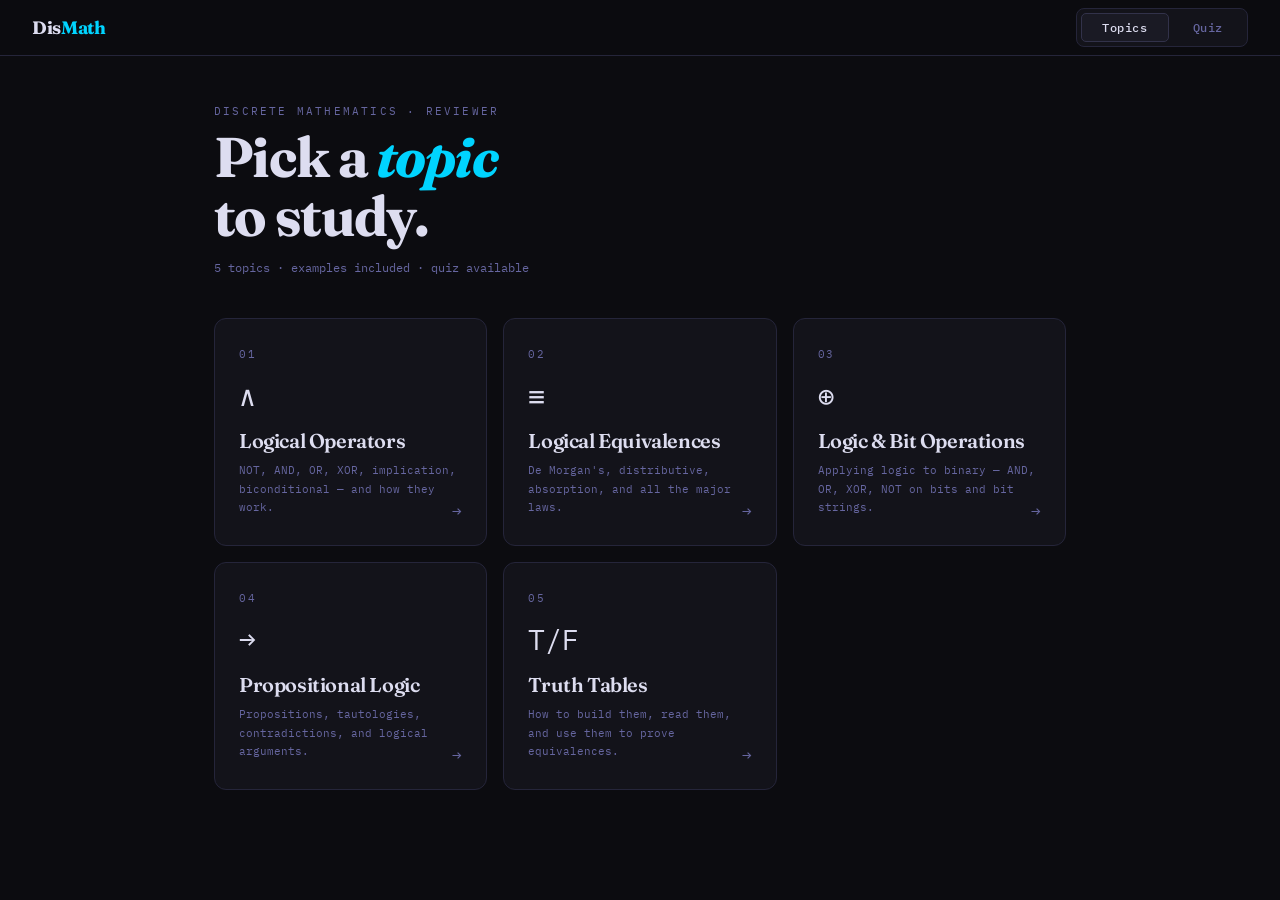
==== commit 39485691: "remake" ====
--- a/index.html
+++ b/index.html
@@ -2,1205 +2,1166 @@
 <html lang="en">
 <head>
 <meta charset="UTF-8">
-<meta name="viewport" content="width=device-width, initial-scale=1.0">
-<title>Discrete Math Reviewer</title>
-<link href="https://fonts.googleapis.com/css2?family=Space+Mono:ital,wght@0,400;0,700;1,400&family=Syne:wght@400;600;700;800&display=swap" rel="stylesheet">
+<meta name="viewport" content="width=device-width, initial-scale=1.0, viewport-fit=cover">
+<meta name="apple-mobile-web-app-capable" content="yes">
+<title>DisМath Reviewer</title>
+<link href="https://fonts.googleapis.com/css2?family=IBM+Plex+Mono:wght@400;500;600&family=Fraunces:opsz,wght@9..144,300;9..144,600;9..144,700&display=swap" rel="stylesheet">
 <style>
-  :root {
-    --bg: #0a0a0f;
-    --bg2: #111118;
-    --panel: #16161f;
-    --border: #2a2a3a;
-    --accent: #00e5ff;
-    --accent2: #ff4d6d;
-    --accent3: #b8ff65;
-    --accent4: #ffbe00;
-    --text: #e8e8f0;
-    --muted: #7070a0;
-    --mono: 'Space Mono', monospace;
-    --sans: 'Syne', sans-serif;
-  }
-
-  * { box-sizing: border-box; margin: 0; padding: 0; }
-
-  body {
-    background: var(--bg);
-    color: var(--text);
-    font-family: var(--sans);
-    min-height: 100vh;
-    overflow-x: hidden;
-  }
-
-  /* Grid background */
-  body::before {
-    content: '';
-    position: fixed;
-    inset: 0;
-    background-image:
-      linear-gradient(rgba(0,229,255,0.03) 1px, transparent 1px),
-      linear-gradient(90deg, rgba(0,229,255,0.03) 1px, transparent 1px);
-    background-size: 40px 40px;
-    pointer-events: none;
-    z-index: 0;
-  }
-
-  /* NAV */
-  nav {
-    position: fixed;
-    top: 0; left: 0; right: 0;
-    z-index: 100;
-    display: flex;
-    align-items: center;
-    justify-content: space-between;
-    padding: 16px 40px;
-    background: rgba(10,10,15,0.85);
-    backdrop-filter: blur(12px);
-    border-bottom: 1px solid var(--border);
-  }
-
-  .nav-logo {
-    font-family: var(--mono);
-    font-size: 13px;
-    color: var(--accent);
-    letter-spacing: 0.1em;
-  }
-
-  .nav-links {
-    display: flex;
-    gap: 6px;
-    flex-wrap: wrap;
-  }
-
-  .nav-links a {
-    font-family: var(--mono);
-    font-size: 11px;
-    color: var(--muted);
-    text-decoration: none;
-    padding: 5px 10px;
-    border: 1px solid transparent;
-    border-radius: 3px;
-    transition: all 0.2s;
-    letter-spacing: 0.05em;
-  }
-
-  .nav-links a:hover {
-    color: var(--accent);
-    border-color: var(--accent);
-    background: rgba(0,229,255,0.05);
-  }
-
-  /* HERO */
-  .hero {
-    position: relative;
-    z-index: 1;
-    padding: 140px 40px 80px;
-    max-width: 1100px;
-    margin: 0 auto;
-  }
-
-  .hero-tag {
-    font-family: var(--mono);
-    font-size: 12px;
-    color: var(--accent);
-    letter-spacing: 0.2em;
-    text-transform: uppercase;
-    margin-bottom: 20px;
-    display: flex;
-    align-items: center;
-    gap: 10px;
-  }
-
-  .hero-tag::before {
-    content: '';
-    display: inline-block;
-    width: 30px;
-    height: 1px;
-    background: var(--accent);
-  }
-
-  h1 {
-    font-size: clamp(48px, 8vw, 96px);
-    font-weight: 800;
-    line-height: 0.9;
-    letter-spacing: -0.03em;
-    margin-bottom: 30px;
-  }
-
-  h1 span.hl { color: var(--accent); }
-  h1 span.hl2 { color: var(--accent2); }
-
-  .hero-desc {
-    font-family: var(--mono);
-    font-size: 14px;
-    color: var(--muted);
-    max-width: 500px;
-    line-height: 1.8;
-  }
-
-  .topic-pills {
-    display: flex;
-    flex-wrap: wrap;
-    gap: 8px;
-    margin-top: 40px;
-  }
-
-  .pill {
-    font-family: var(--mono);
-    font-size: 11px;
-    padding: 6px 14px;
-    border-radius: 2px;
-    border: 1px solid;
-    letter-spacing: 0.08em;
-    text-transform: uppercase;
-    cursor: pointer;
-    transition: all 0.2s;
-    text-decoration: none;
-  }
-
-  .pill-1 { color: var(--accent); border-color: var(--accent); }
-  .pill-1:hover { background: var(--accent); color: var(--bg); }
-  .pill-2 { color: var(--accent2); border-color: var(--accent2); }
-  .pill-2:hover { background: var(--accent2); color: var(--bg); }
-  .pill-3 { color: var(--accent3); border-color: var(--accent3); }
-  .pill-3:hover { background: var(--accent3); color: var(--bg); }
-  .pill-4 { color: var(--accent4); border-color: var(--accent4); }
-  .pill-4:hover { background: var(--accent4); color: var(--bg); }
-  .pill-5 { color: #c084fc; border-color: #c084fc; }
-  .pill-5:hover { background: #c084fc; color: var(--bg); }
-
-  /* MAIN */
-  main {
-    position: relative;
-    z-index: 1;
-    max-width: 1100px;
-    margin: 0 auto;
-    padding: 0 40px 100px;
-    display: flex;
-    flex-direction: column;
-    gap: 80px;
-  }
-
-  /* SECTION */
-  .section {
-    scroll-margin-top: 80px;
-  }
-
-  .section-header {
-    display: flex;
-    align-items: baseline;
-    gap: 16px;
-    margin-bottom: 32px;
-    padding-bottom: 16px;
-    border-bottom: 1px solid var(--border);
-  }
-
-  .section-num {
-    font-family: var(--mono);
-    font-size: 12px;
-    color: var(--muted);
-  }
-
-  h2 {
-    font-size: 32px;
-    font-weight: 800;
-    letter-spacing: -0.02em;
-  }
-
-  .section-tag {
-    font-family: var(--mono);
-    font-size: 11px;
-    padding: 3px 8px;
-    border-radius: 2px;
-    margin-left: auto;
-  }
-
-  /* CARDS */
-  .card {
-    background: var(--panel);
-    border: 1px solid var(--border);
-    border-radius: 4px;
-    padding: 28px;
-    margin-bottom: 16px;
-    transition: border-color 0.2s;
-  }
-
-  .card:hover { border-color: var(--muted); }
-
-  .card-label {
-    font-family: var(--mono);
-    font-size: 11px;
-    letter-spacing: 0.15em;
-    text-transform: uppercase;
-    margin-bottom: 10px;
-  }
-
-  .card h3 {
-    font-size: 20px;
-    font-weight: 700;
-    margin-bottom: 12px;
-    letter-spacing: -0.01em;
-  }
-
-  .card p {
-    font-family: var(--mono);
-    font-size: 13px;
-    color: var(--muted);
-    line-height: 1.8;
-    margin-bottom: 10px;
-  }
-
-  /* OPERATOR GRID */
-  .op-grid {
-    display: grid;
-    grid-template-columns: repeat(auto-fill, minmax(300px, 1fr));
-    gap: 16px;
-  }
-
-  .op-card {
-    background: var(--panel);
-    border: 1px solid var(--border);
-    border-radius: 4px;
-    padding: 24px;
-    transition: all 0.2s;
-  }
-
-  .op-card:hover {
-    transform: translateY(-2px);
-    border-color: var(--accent);
-    box-shadow: 0 8px 30px rgba(0,229,255,0.08);
-  }
-
-  .op-symbol {
-    font-family: var(--mono);
-    font-size: 36px;
-    font-weight: 700;
-    margin-bottom: 12px;
-    display: block;
-  }
-
-  .op-name {
-    font-size: 16px;
-    font-weight: 700;
-    margin-bottom: 6px;
-  }
-
-  .op-desc {
-    font-family: var(--mono);
-    font-size: 12px;
-    color: var(--muted);
-    line-height: 1.7;
-    margin-bottom: 14px;
-  }
-
-  .op-read {
-    font-family: var(--mono);
-    font-size: 11px;
-    padding: 4px 10px;
-    background: rgba(255,255,255,0.05);
-    border-radius: 2px;
-    color: var(--text);
-    display: inline-block;
-    margin-bottom: 6px;
-  }
-
-  /* TRUTH TABLE */
-  .tt-wrap {
-    overflow-x: auto;
-    border: 1px solid var(--border);
-    border-radius: 4px;
-    margin-bottom: 16px;
-  }
-
-  table {
-    width: 100%;
-    border-collapse: collapse;
-    font-family: var(--mono);
-    font-size: 13px;
-  }
-
-  thead tr {
-    background: rgba(0,229,255,0.08);
-  }
-
-  th {
-    padding: 12px 16px;
-    text-align: center;
-    color: var(--accent);
-    font-size: 12px;
-    letter-spacing: 0.1em;
-    border-bottom: 1px solid var(--border);
-    white-space: nowrap;
-  }
-
-  td {
-    padding: 10px 16px;
-    text-align: center;
-    border-bottom: 1px solid rgba(42,42,58,0.5);
-    color: var(--muted);
-  }
-
-  tr:last-child td { border-bottom: none; }
-
-  td.t { color: var(--accent3); font-weight: 700; }
-  td.f { color: var(--accent2); font-weight: 700; }
-  td.result { color: var(--accent4); font-weight: 700; }
-
-  tr:hover td { background: rgba(255,255,255,0.02); color: var(--text); }
-
-  /* CODE / FORMULA BLOCKS */
-  .formula {
-    background: #0d0d15;
-    border: 1px solid var(--border);
-    border-left: 3px solid var(--accent);
-    border-radius: 3px;
-    padding: 16px 20px;
-    font-family: var(--mono);
-    font-size: 14px;
-    color: var(--accent);
-    margin: 12px 0;
-    letter-spacing: 0.05em;
-    overflow-x: auto;
-  }
-
-  .formula.red { border-left-color: var(--accent2); color: var(--accent2); }
-  .formula.green { border-left-color: var(--accent3); color: var(--accent3); }
-  .formula.yellow { border-left-color: var(--accent4); color: var(--accent4); }
-  .formula.purple { border-left-color: #c084fc; color: #c084fc; }
-
-  /* EXAMPLE BLOCKS */
-  .example {
-    background: rgba(0,229,255,0.04);
-    border: 1px solid rgba(0,229,255,0.15);
-    border-radius: 4px;
-    padding: 20px 24px;
-    margin: 16px 0;
-  }
-
-  .example-label {
-    font-family: var(--mono);
-    font-size: 10px;
-    color: var(--accent);
-    letter-spacing: 0.2em;
-    text-transform: uppercase;
-    margin-bottom: 10px;
-  }
-
-  .example p {
-    font-family: var(--mono);
-    font-size: 13px;
-    color: var(--text);
-    line-height: 1.8;
-  }
-
-  .example.red { background: rgba(255,77,109,0.04); border-color: rgba(255,77,109,0.15); }
-  .example.red .example-label { color: var(--accent2); }
-  .example.green { background: rgba(184,255,101,0.04); border-color: rgba(184,255,101,0.15); }
-  .example.green .example-label { color: var(--accent3); }
-  .example.yellow { background: rgba(255,190,0,0.04); border-color: rgba(255,190,0,0.15); }
-  .example.yellow .example-label { color: var(--accent4); }
-  .example.purple { background: rgba(192,132,252,0.04); border-color: rgba(192,132,252,0.15); }
-  .example.purple .example-label { color: #c084fc; }
-
-  /* BIT OPS TABLE */
-  .bit-grid {
-    display: grid;
-    grid-template-columns: repeat(auto-fill, minmax(260px, 1fr));
-    gap: 16px;
-  }
-
-  .bit-card {
-    background: var(--panel);
-    border: 1px solid var(--border);
-    border-radius: 4px;
-    padding: 20px;
-  }
-
-  .bit-op {
-    font-family: var(--mono);
-    font-size: 22px;
-    font-weight: 700;
-    color: var(--accent4);
-    margin-bottom: 8px;
-  }
-
-  /* EQUIVALENCE TABLE */
-  .equiv-group {
-    margin-bottom: 28px;
-  }
-
-  .equiv-title {
-    font-family: var(--mono);
-    font-size: 11px;
-    color: var(--muted);
-    letter-spacing: 0.15em;
-    text-transform: uppercase;
-    margin-bottom: 12px;
-  }
-
-  .equiv-list {
-    display: flex;
-    flex-direction: column;
-    gap: 8px;
-  }
-
-  .equiv-row {
-    display: flex;
-    align-items: center;
-    gap: 12px;
-    background: var(--panel);
-    border: 1px solid var(--border);
-    border-radius: 3px;
-    padding: 12px 16px;
-    font-family: var(--mono);
-    font-size: 13px;
-  }
-
-  .equiv-row .law-name {
-    color: var(--muted);
-    font-size: 11px;
-    min-width: 130px;
-  }
-
-  .equiv-row .law-formula {
-    color: var(--text);
-    flex: 1;
-  }
-
-  /* PROPOSITIONAL */
-  .prop-grid {
-    display: grid;
-    grid-template-columns: 1fr 1fr;
-    gap: 16px;
-  }
-
-  @media (max-width: 700px) {
-    .prop-grid { grid-template-columns: 1fr; }
-    nav { padding: 12px 20px; }
-    .nav-links a { font-size: 10px; padding: 4px 8px; }
-    .hero { padding: 120px 20px 60px; }
-    main { padding: 0 20px 80px; }
-    h1 { font-size: 40px; }
-  }
-
-  /* INTERACTIVE TRUTH TABLE */
-  .tt-builder {
-    background: var(--panel);
-    border: 1px solid var(--border);
-    border-radius: 4px;
-    padding: 28px;
-    margin-top: 24px;
-  }
-
-  .tt-builder h3 {
-    font-size: 18px;
-    font-weight: 700;
-    margin-bottom: 16px;
-  }
-
-  .tt-controls {
-    display: flex;
-    gap: 10px;
-    flex-wrap: wrap;
-    margin-bottom: 20px;
-  }
-
-  .tt-btn {
-    font-family: var(--mono);
-    font-size: 12px;
-    padding: 8px 16px;
-    background: transparent;
-    border: 1px solid var(--border);
-    border-radius: 3px;
-    color: var(--text);
-    cursor: pointer;
-    transition: all 0.2s;
-    letter-spacing: 0.05em;
-  }
-
-  .tt-btn:hover, .tt-btn.active {
-    border-color: var(--accent);
-    color: var(--accent);
-    background: rgba(0,229,255,0.06);
-  }
-
-  .divider {
-    height: 1px;
-    background: var(--border);
-    margin: 40px 0;
-  }
-
-  /* SCROLL FADE IN */
-  .section {
-    opacity: 0;
-    transform: translateY(20px);
-    transition: opacity 0.5s ease, transform 0.5s ease;
-  }
-  .section.visible {
-    opacity: 1;
-    transform: translateY(0);
-  }
-
-  /* BADGE */
-  .badge {
-    display: inline-block;
-    font-family: var(--mono);
-    font-size: 10px;
-    padding: 2px 8px;
-    border-radius: 2px;
-    margin-left: 8px;
-    vertical-align: middle;
-  }
-  .badge-blue { background: rgba(0,229,255,0.15); color: var(--accent); }
-  .badge-red { background: rgba(255,77,109,0.15); color: var(--accent2); }
-  .badge-green { background: rgba(184,255,101,0.15); color: var(--accent3); }
-
-  strong { color: var(--text); font-weight: 700; }
-  em { color: var(--accent4); font-style: normal; font-weight: 600; }
+:root {
+  --bg: #0c0c10;
+  --surface: #13131a;
+  --surface2: #1a1a24;
+  --border: #25253a;
+  --border2: #32324a;
+  --cyan: #00d4ff;
+  --pink: #ff4d8d;
+  --yellow: #f5c842;
+  --green: #4dff9e;
+  --purple: #a78bfa;
+  --orange: #ff8c42;
+  --text: #ddddf0;
+  --muted: #6666a0;
+  --mono: 'IBM Plex Mono', monospace;
+  --serif: 'Fraunces', serif;
+}
+
+*, *::before, *::after { box-sizing: border-box; margin: 0; padding: 0; }
+
+html {
+  scroll-behavior: smooth;
+  -webkit-text-size-adjust: 100%;
+}
+
+body {
+  background: var(--bg);
+  color: var(--text);
+  font-family: var(--mono);
+  min-height: 100vh;
+  overflow-x: hidden;
+}
+
+/* ── TOPBAR ── */
+.topbar {
+  position: sticky;
+  top: 0;
+  z-index: 100;
+  background: rgba(12,12,16,0.92);
+  -webkit-backdrop-filter: blur(16px);
+  backdrop-filter: blur(16px);
+  border-bottom: 1px solid var(--border);
+  display: flex;
+  align-items: center;
+  justify-content: space-between;
+  padding: 0 32px;
+  height: 56px;
+  -webkit-transform: translateZ(0);
+  transform: translateZ(0);
+}
+
+.logo {
+  font-family: var(--serif);
+  font-size: 18px;
+  font-weight: 700;
+  color: var(--text);
+  letter-spacing: -0.02em;
+}
+
+.logo span { color: var(--cyan); }
+
+.main-tabs {
+  display: flex;
+  gap: 4px;
+  background: var(--surface);
+  border: 1px solid var(--border);
+  border-radius: 8px;
+  padding: 4px;
+}
+
+.main-tab {
+  font-family: var(--mono);
+  font-size: 12px;
+  font-weight: 500;
+  padding: 6px 20px;
+  border-radius: 5px;
+  border: none;
+  background: transparent;
+  color: var(--muted);
+  cursor: pointer;
+  transition: all 0.2s;
+  letter-spacing: 0.05em;
+  -webkit-appearance: none;
+}
+
+.main-tab.active {
+  background: var(--surface2);
+  color: var(--text);
+  border: 1px solid var(--border2);
+}
+
+/* ── VIEWS ── */
+.view { display: none; }
+.view.active { display: block; }
+
+/* ── TOPICS HOME ── */
+.topics-home {
+  max-width: 900px;
+  margin: 0 auto;
+  padding: 48px 24px 80px;
+}
+
+.home-header {
+  margin-bottom: 40px;
+}
+
+.home-label {
+  font-size: 11px;
+  color: var(--muted);
+  letter-spacing: 0.2em;
+  text-transform: uppercase;
+  margin-bottom: 10px;
+}
+
+.home-title {
+  font-family: var(--serif);
+  font-size: clamp(36px, 6vw, 56px);
+  font-weight: 700;
+  line-height: 1.05;
+  letter-spacing: -0.03em;
+  color: var(--text);
+}
+
+.home-title em {
+  color: var(--cyan);
+  font-style: italic;
+}
+
+.home-sub {
+  margin-top: 12px;
+  font-size: 12px;
+  color: var(--muted);
+  line-height: 1.7;
+}
+
+/* TOPIC CARDS */
+.topic-grid {
+  display: grid;
+  grid-template-columns: repeat(auto-fill, minmax(260px, 1fr));
+  gap: 16px;
+}
+
+.topic-card {
+  background: var(--surface);
+  border: 1px solid var(--border);
+  border-radius: 12px;
+  padding: 28px 24px;
+  cursor: pointer;
+  transition: all 0.2s ease;
+  position: relative;
+  overflow: hidden;
+  -webkit-tap-highlight-color: transparent;
+}
+
+.topic-card::before {
+  content: '';
+  position: absolute;
+  top: 0; left: 0; right: 0;
+  height: 2px;
+  background: var(--card-color);
+  opacity: 0;
+  transition: opacity 0.2s;
+}
+
+.topic-card:hover {
+  border-color: var(--card-color);
+  transform: translateY(-3px);
+  box-shadow: 0 12px 40px rgba(0,0,0,0.4);
+}
+
+.topic-card:hover::before { opacity: 1; }
+
+.card-num {
+  font-size: 11px;
+  color: var(--muted);
+  letter-spacing: 0.15em;
+  margin-bottom: 16px;
+}
+
+.card-icon {
+  font-size: 28px;
+  margin-bottom: 14px;
+  display: block;
+}
+
+.card-title {
+  font-family: var(--serif);
+  font-size: 20px;
+  font-weight: 600;
+  margin-bottom: 8px;
+  color: var(--text);
+  letter-spacing: -0.02em;
+}
+
+.card-desc {
+  font-size: 11px;
+  color: var(--muted);
+  line-height: 1.7;
+}
+
+.card-arrow {
+  position: absolute;
+  bottom: 24px;
+  right: 24px;
+  font-size: 16px;
+  color: var(--muted);
+  transition: all 0.2s;
+}
+
+.topic-card:hover .card-arrow {
+  color: var(--card-color);
+  transform: translateX(4px);
+}
+
+/* ── TOPIC DETAIL ── */
+.topic-detail { display: none; }
+.topic-detail.active {
+  display: block;
+  max-width: 860px;
+  margin: 0 auto;
+  padding: 40px 24px 80px;
+}
+
+.back-btn {
+  display: inline-flex;
+  align-items: center;
+  gap: 8px;
+  font-size: 12px;
+  color: var(--muted);
+  cursor: pointer;
+  margin-bottom: 36px;
+  padding: 8px 0;
+  background: none;
+  border: none;
+  -webkit-appearance: none;
+  transition: color 0.2s;
+  -webkit-tap-highlight-color: transparent;
+}
+
+.back-btn:hover { color: var(--text); }
+
+.detail-header {
+  display: flex;
+  align-items: flex-start;
+  gap: 20px;
+  margin-bottom: 40px;
+  padding-bottom: 28px;
+  border-bottom: 1px solid var(--border);
+}
+
+.detail-icon {
+  font-size: 40px;
+  line-height: 1;
+}
+
+.detail-num {
+  font-size: 11px;
+  color: var(--muted);
+  letter-spacing: 0.15em;
+  margin-bottom: 6px;
+}
+
+.detail-title {
+  font-family: var(--serif);
+  font-size: clamp(28px, 5vw, 42px);
+  font-weight: 700;
+  letter-spacing: -0.03em;
+  line-height: 1;
+}
+
+/* CONTENT BLOCKS */
+.def-block {
+  background: var(--surface);
+  border: 1px solid var(--border);
+  border-radius: 10px;
+  padding: 24px;
+  margin-bottom: 20px;
+}
+
+.def-block .blk-label {
+  font-size: 10px;
+  letter-spacing: 0.2em;
+  text-transform: uppercase;
+  margin-bottom: 10px;
+}
+
+.def-block p {
+  font-size: 13px;
+  color: var(--muted);
+  line-height: 1.85;
+}
+
+.def-block p strong { color: var(--text); }
+
+.formula-block {
+  background: #090910;
+  border: 1px solid var(--border);
+  border-left: 3px solid var(--accent-color, var(--cyan));
+  border-radius: 6px;
+  padding: 14px 18px;
+  font-family: var(--mono);
+  font-size: 13px;
+  color: var(--accent-color, var(--cyan));
+  margin: 12px 0;
+  overflow-x: auto;
+  -webkit-overflow-scrolling: touch;
+  line-height: 1.8;
+}
+
+.example-block {
+  border-radius: 8px;
+  padding: 18px 22px;
+  margin: 14px 0;
+  border: 1px solid;
+}
+
+.example-block .ex-label {
+  font-size: 10px;
+  letter-spacing: 0.2em;
+  text-transform: uppercase;
+  margin-bottom: 10px;
+  font-weight: 600;
+}
+
+.example-block p {
+  font-size: 12px;
+  line-height: 1.85;
+}
+
+/* Operator cards */
+.op-grid {
+  display: grid;
+  grid-template-columns: repeat(auto-fill, minmax(280px, 1fr));
+  gap: 14px;
+  margin-bottom: 20px;
+}
+
+.op-card {
+  background: var(--surface);
+  border: 1px solid var(--border);
+  border-radius: 10px;
+  padding: 22px;
+  transition: border-color 0.2s;
+}
+
+.op-card:hover { border-color: var(--border2); }
+
+.op-symbol {
+  font-family: var(--serif);
+  font-size: 40px;
+  font-weight: 700;
+  line-height: 1;
+  margin-bottom: 12px;
+  display: block;
+}
+
+.op-name {
+  font-size: 14px;
+  font-weight: 600;
+  margin-bottom: 6px;
+  color: var(--text);
+}
+
+.op-desc {
+  font-size: 12px;
+  color: var(--muted);
+  line-height: 1.7;
+  margin-bottom: 12px;
+}
+
+.op-tag {
+  display: inline-block;
+  font-size: 10px;
+  padding: 3px 10px;
+  border-radius: 4px;
+  letter-spacing: 0.08em;
+  margin-bottom: 10px;
+}
+
+/* Tables */
+.tt-wrap {
+  overflow-x: auto;
+  -webkit-overflow-scrolling: touch;
+  border: 1px solid var(--border);
+  border-radius: 8px;
+  margin: 14px 0;
+}
+
+table {
+  width: 100%;
+  border-collapse: collapse;
+  font-size: 13px;
+  white-space: nowrap;
+}
+
+thead tr { background: var(--surface2); }
+
+th {
+  padding: 10px 18px;
+  text-align: center;
+  font-size: 11px;
+  letter-spacing: 0.1em;
+  border-bottom: 1px solid var(--border);
+  color: var(--muted);
+}
+
+td {
+  padding: 9px 18px;
+  text-align: center;
+  border-bottom: 1px solid rgba(37,37,58,0.5);
+  color: var(--muted);
+}
+
+tr:last-child td { border-bottom: none; }
+td.tv { color: var(--green); font-weight: 600; }
+td.fv { color: var(--pink); font-weight: 600; }
+td.rv { color: var(--yellow); font-weight: 600; }
+td.rf { color: var(--pink); font-weight: 600; }
+
+.section-title {
+  font-family: var(--serif);
+  font-size: 22px;
+  font-weight: 600;
+  letter-spacing: -0.02em;
+  margin: 32px 0 16px;
+  color: var(--text);
+}
+
+.section-title.first { margin-top: 0; }
+
+/* Equivalence rows */
+.equiv-group { margin-bottom: 24px; }
+.equiv-group-title {
+  font-size: 10px;
+  color: var(--muted);
+  letter-spacing: 0.2em;
+  text-transform: uppercase;
+  margin-bottom: 10px;
+}
+
+.equiv-list { display: flex; flex-direction: column; gap: 6px; }
+
+.equiv-row {
+  display: flex;
+  align-items: center;
+  gap: 12px;
+  background: var(--surface);
+  border: 1px solid var(--border);
+  border-radius: 6px;
+  padding: 10px 16px;
+  font-size: 12px;
+}
+
+.eq-name { color: var(--muted); min-width: 140px; font-size: 11px; }
+.eq-formula { color: var(--text); flex: 1; }
+
+/* Bit cards */
+.bit-grid {
+  display: grid;
+  grid-template-columns: repeat(auto-fill, minmax(240px, 1fr));
+  gap: 14px;
+  margin-bottom: 20px;
+}
+
+.bit-card {
+  background: var(--surface);
+  border: 1px solid var(--border);
+  border-radius: 10px;
+  padding: 20px;
+}
+
+.bit-op { font-size: 22px; font-weight: 600; margin-bottom: 8px; }
+.bit-desc { font-size: 12px; color: var(--muted); line-height: 1.7; margin-bottom: 12px; }
+
+/* Prop cards grid */
+.two-col {
+  display: grid;
+  grid-template-columns: 1fr 1fr;
+  gap: 14px;
+  margin-bottom: 20px;
+}
+
+@media (max-width: 600px) {
+  .two-col { grid-template-columns: 1fr; }
+  .topbar { padding: 0 16px; }
+  .topics-home, .topic-detail.active { padding: 32px 16px 80px; }
+}
+
+/* ── QUIZ PLACEHOLDER ── */
+.quiz-home {
+  max-width: 900px;
+  margin: 0 auto;
+  padding: 48px 24px 80px;
+}
+
+.coming-soon {
+  background: var(--surface);
+  border: 1px solid var(--border);
+  border-radius: 12px;
+  padding: 60px 40px;
+  text-align: center;
+}
+
+.coming-soon p {
+  font-size: 13px;
+  color: var(--muted);
+  margin-top: 12px;
+}
+
+/* Stagger animation */
+@keyframes fadeUp {
+  from { opacity: 0; transform: translateY(16px); }
+  to { opacity: 1; transform: translateY(0); }
+}
+
+.topic-card {
+  animation: fadeUp 0.4s ease both;
+}
+
+.topic-card:nth-child(1) { animation-delay: 0.05s; }
+.topic-card:nth-child(2) { animation-delay: 0.10s; }
+.topic-card:nth-child(3) { animation-delay: 0.15s; }
+.topic-card:nth-child(4) { animation-delay: 0.20s; }
+.topic-card:nth-child(5) { animation-delay: 0.25s; }
+
+/* ── PRECEDENCE TABLE ── */
+.prec-row {
+  display: flex;
+  align-items: center;
+  gap: 16px;
+  padding: 10px 16px;
+  background: var(--surface);
+  border: 1px solid var(--border);
+  border-radius: 6px;
+  margin-bottom: 6px;
+}
+
+.prec-rank { font-size: 11px; color: var(--muted); min-width: 60px; }
+.prec-sym { font-size: 18px; min-width: 40px; }
+.prec-name { font-size: 12px; color: var(--muted); }
+
 </style>
 </head>
 <body>
 
-<nav>
-  <div class="nav-logo">// DISMATH REVIEWER</div>
-  <div class="nav-links">
-    <a href="#operators">Operators</a>
-    <a href="#equivalences">Equivalences</a>
-    <a href="#bitops">Bit Ops</a>
-    <a href="#proplogic">Prop Logic</a>
-    <a href="#truthtable">Truth Tables</a>
+<!-- ── TOPBAR ── -->
+<header class="topbar">
+  <div class="logo">Dis<span>Math</span></div>
+  <div class="main-tabs">
+    <button class="main-tab active" onclick="switchMain('topics')">Topics</button>
+    <button class="main-tab" onclick="switchMain('quiz')">Quiz</button>
   </div>
-</nav>
-
-<div class="hero">
-  <div class="hero-tag">Discrete Mathematics</div>
-  <h1>Logic &<br><span class="hl">Discrete</span><br><span class="hl2">Math</span></h1>
-  <p class="hero-desc">Comprehensive reviewer covering logical operators, equivalences, bit operations, propositional logic, and truth tables.</p>
-  <div class="topic-pills">
-    <a href="#operators" class="pill pill-1">01 · Logical Operators</a>
-    <a href="#equivalences" class="pill pill-2">02 · Logical Equivalences</a>
-    <a href="#bitops" class="pill pill-3">03 · Bit Operations</a>
-    <a href="#proplogic" class="pill pill-4">04 · Propositional Logic</a>
-    <a href="#truthtable" class="pill pill-5">05 · Truth Tables</a>
+</header>
+
+<!-- ══════════════════════════════════════
+     TOPICS VIEW
+══════════════════════════════════════ -->
+<div class="view active" id="view-topics">
+
+  <!-- HOME: topic card grid -->
+  <div id="topics-home" class="topics-home">
+    <div class="home-header">
+      <div class="home-label">Discrete Mathematics · Reviewer</div>
+      <h1 class="home-title">Pick a <em>topic</em><br>to study.</h1>
+      <p class="home-sub">5 topics · examples included · quiz available</p>
+    </div>
+
+    <div class="topic-grid">
+      <div class="topic-card" style="--card-color: var(--cyan)" onclick="openTopic('operators')">
+        <div class="card-num">01</div>
+        <span class="card-icon">∧</span>
+        <div class="card-title">Logical Operators</div>
+        <div class="card-desc">NOT, AND, OR, XOR, implication, biconditional — and how they work.</div>
+        <span class="card-arrow">→</span>
+      </div>
+      <div class="topic-card" style="--card-color: var(--pink)" onclick="openTopic('equivalences')">
+        <div class="card-num">02</div>
+        <span class="card-icon">≡</span>
+        <div class="card-title">Logical Equivalences</div>
+        <div class="card-desc">De Morgan's, distributive, absorption, and all the major laws.</div>
+        <span class="card-arrow">→</span>
+      </div>
+      <div class="topic-card" style="--card-color: var(--green)" onclick="openTopic('bitops')">
+        <div class="card-num">03</div>
+        <span class="card-icon">⊕</span>
+        <div class="card-title">Logic & Bit Operations</div>
+        <div class="card-desc">Applying logic to binary — AND, OR, XOR, NOT on bits and bit strings.</div>
+        <span class="card-arrow">→</span>
+      </div>
+      <div class="topic-card" style="--card-color: var(--yellow)" onclick="openTopic('proplogic')">
+        <div class="card-num">04</div>
+        <span class="card-icon">→</span>
+        <div class="card-title">Propositional Logic</div>
+        <div class="card-desc">Propositions, tautologies, contradictions, and logical arguments.</div>
+        <span class="card-arrow">→</span>
+      </div>
+      <div class="topic-card" style="--card-color: var(--purple)" onclick="openTopic('truthtable')">
+        <div class="card-num">05</div>
+        <span class="card-icon">T/F</span>
+        <div class="card-title">Truth Tables</div>
+        <div class="card-desc">How to build them, read them, and use them to prove equivalences.</div>
+        <span class="card-arrow">→</span>
+      </div>
+    </div>
   </div>
-</div>
-
-<main>
-
-  <!-- ===== 01: LOGICAL OPERATORS ===== -->
-  <section class="section" id="operators">
-    <div class="section-header">
-      <span class="section-num">01</span>
-      <h2 style="color: var(--accent);">Logical Operators</h2>
-      <span class="section-tag badge-blue badge">FUNDAMENTALS</span>
-    </div>
-
-    <div class="card">
-      <p class="card-label" style="color: var(--accent);">What are they?</p>
-      <p>Logical operators (also called <strong>connectives</strong>) are symbols that connect or modify propositions to form compound statements. They are the building blocks of all logic.</p>
-    </div>
+
+  <!-- ══════════ TOPIC: LOGICAL OPERATORS ══════════ -->
+  <div id="topic-operators" class="topic-detail">
+    <button class="back-btn" onclick="closeTopic()">← Back to Topics</button>
+    <div class="detail-header">
+      <span class="detail-icon">∧</span>
+      <div>
+        <div class="detail-num">TOPIC 01</div>
+        <h2 class="detail-title" style="color: var(--cyan)">Logical Operators</h2>
+      </div>
+    </div>
+
+    <div class="def-block">
+      <div class="blk-label" style="color:var(--cyan)">Definition</div>
+      <p><strong>Logical operators</strong> (also called connectives) are symbols that connect or modify propositions to build compound statements. They are the fundamental building blocks of all logic — every circuit, every conditional in code, every proof starts here.</p>
+    </div>
+
+    <h3 class="section-title first">The 6 Operators</h3>
 
     <div class="op-grid">
 
       <div class="op-card">
-        <span class="op-symbol" style="color:#ff4d6d;">¬</span>
-        <div class="op-name">Negation (NOT)</div>
-        <div class="op-desc">Flips the truth value of a proposition. If p is true, ¬p is false, and vice versa.</div>
-        <span class="op-read">"NOT p"</span>
-        <div class="formula red">¬T = F &nbsp;|&nbsp; ¬F = T</div>
-        <div class="example red">
-          <div class="example-label">Example</div>
+        <span class="op-symbol" style="color:var(--pink)">¬</span>
+        <div class="op-name">Negation — NOT</div>
+        <div class="op-desc">Flips the truth value. If p is true, ¬p is false. Simple inversion.</div>
+        <span class="op-tag" style="background:rgba(255,77,141,0.12);color:var(--pink)">"NOT p"</span>
+        <div class="formula-block" style="--accent-color:var(--pink)">¬T = F &nbsp;|&nbsp; ¬F = T</div>
+        <div class="example-block" style="background:rgba(255,77,141,0.06);border-color:rgba(255,77,141,0.2)">
+          <div class="ex-label" style="color:var(--pink)">Example</div>
           <p>p = "It is raining."<br>¬p = "It is <strong>not</strong> raining."</p>
         </div>
       </div>
 
       <div class="op-card">
-        <span class="op-symbol" style="color:#00e5ff;">∧</span>
-        <div class="op-name">Conjunction (AND)</div>
-        <div class="op-desc">True ONLY when BOTH propositions are true. Any false input makes the whole thing false.</div>
-        <span class="op-read">"p AND q"</span>
-        <div class="formula">T ∧ T = T &nbsp;|&nbsp; T ∧ F = F</div>
-        <div class="example">
-          <div class="example-label">Example</div>
-          <p>p = "I studied." &nbsp; q = "I slept."<br>p ∧ q = "I studied <strong>and</strong> I slept." (Both must be true)</p>
+        <span class="op-symbol" style="color:var(--cyan)">∧</span>
+        <div class="op-name">Conjunction — AND</div>
+        <div class="op-desc">True ONLY when BOTH inputs are true. One false = whole thing false.</div>
+        <span class="op-tag" style="background:rgba(0,212,255,0.12);color:var(--cyan)">"p AND q"</span>
+        <div class="formula-block">T ∧ T = T &nbsp;|&nbsp; T ∧ F = F</div>
+        <div class="example-block" style="background:rgba(0,212,255,0.06);border-color:rgba(0,212,255,0.2)">
+          <div class="ex-label" style="color:var(--cyan)">Example</div>
+          <p>p = "I studied." &nbsp; q = "I slept."<br>p ∧ q = True only if BOTH happened.</p>
         </div>
       </div>
 
       <div class="op-card">
-        <span class="op-symbol" style="color:#b8ff65;">∨</span>
-        <div class="op-name">Disjunction (OR)</div>
-        <div class="op-desc">True when AT LEAST ONE proposition is true. Only false when both are false. This is <em>inclusive</em> OR.</div>
-        <span class="op-read">"p OR q"</span>
-        <div class="formula green">F ∨ F = F &nbsp;|&nbsp; T ∨ F = T</div>
-        <div class="example green">
-          <div class="example-label">Example</div>
-          <p>p = "I'll eat rice." &nbsp; q = "I'll eat bread."<br>p ∨ q = "I'll eat rice <strong>or</strong> bread (or both)."</p>
+        <span class="op-symbol" style="color:var(--green)">∨</span>
+        <div class="op-name">Disjunction — OR</div>
+        <div class="op-desc">True when AT LEAST ONE is true. Inclusive OR — both true is still true.</div>
+        <span class="op-tag" style="background:rgba(77,255,158,0.12);color:var(--green)">"p OR q"</span>
+        <div class="formula-block" style="--accent-color:var(--green)">F ∨ F = F &nbsp;|&nbsp; T ∨ F = T</div>
+        <div class="example-block" style="background:rgba(77,255,158,0.06);border-color:rgba(77,255,158,0.2)">
+          <div class="ex-label" style="color:var(--green)">Example</div>
+          <p>p = "Rice." &nbsp; q = "Bread."<br>p ∨ q = "Rice or bread (or both)."</p>
         </div>
       </div>
 
       <div class="op-card">
-        <span class="op-symbol" style="color:#ffbe00;">⊕</span>
-        <div class="op-name">Exclusive OR (XOR)</div>
-        <div class="op-desc">True when exactly ONE of the two propositions is true — NOT both. Used a lot in circuits and cryptography.</div>
-        <span class="op-read">"p XOR q"</span>
-        <div class="formula yellow">T ⊕ T = F &nbsp;|&nbsp; T ⊕ F = T</div>
-        <div class="example yellow">
-          <div class="example-label">Example</div>
-          <p>p = "Door opens in." &nbsp; q = "Door opens out."<br>p ⊕ q = True (it can only do one, not both)</p>
+        <span class="op-symbol" style="color:var(--yellow)">⊕</span>
+        <div class="op-name">Exclusive OR — XOR</div>
+        <div class="op-desc">True when exactly ONE is true. Both true = false. Heavy in circuits and crypto.</div>
+        <span class="op-tag" style="background:rgba(245,200,66,0.12);color:var(--yellow)">"p XOR q"</span>
+        <div class="formula-block" style="--accent-color:var(--yellow)">T ⊕ T = F &nbsp;|&nbsp; T ⊕ F = T</div>
+        <div class="example-block" style="background:rgba(245,200,66,0.06);border-color:rgba(245,200,66,0.2)">
+          <div class="ex-label" style="color:var(--yellow)">Example</div>
+          <p>Door opens in XOR out — can only do one, never both.</p>
         </div>
       </div>
 
       <div class="op-card">
-        <span class="op-symbol" style="color:#c084fc;">→</span>
-        <div class="op-name">Implication (IF-THEN)</div>
-        <div class="op-desc">False ONLY when the hypothesis (p) is true but the conclusion (q) is false. "If p, then q." A false premise makes the whole thing vacuously true.</div>
-        <span class="op-read">"p implies q" / "if p then q"</span>
-        <div class="formula purple">F → anything = T &nbsp;|&nbsp; T → F = F</div>
-        <div class="example purple">
-          <div class="example-label">Example</div>
-          <p>p = "I pass the exam." &nbsp; q = "I celebrate."<br>p → q: Only false if I pass but <strong>don't</strong> celebrate.</p>
+        <span class="op-symbol" style="color:var(--purple)">→</span>
+        <div class="op-name">Implication — IF-THEN</div>
+        <div class="op-desc">False ONLY when p is true and q is false. A false premise makes it vacuously true.</div>
+        <span class="op-tag" style="background:rgba(167,139,250,0.12);color:var(--purple)">"if p then q"</span>
+        <div class="formula-block" style="--accent-color:var(--purple)">F → anything = T<br>T → F = F</div>
+        <div class="example-block" style="background:rgba(167,139,250,0.06);border-color:rgba(167,139,250,0.2)">
+          <div class="ex-label" style="color:var(--purple)">Example</div>
+          <p>p = "I pass." &nbsp; q = "I celebrate."<br>Only false if I pass but DON'T celebrate.</p>
         </div>
       </div>
 
       <div class="op-card">
-        <span class="op-symbol" style="color:#fb923c;">↔</span>
-        <div class="op-name">Biconditional (IFF)</div>
-        <div class="op-desc">True when BOTH propositions have the same truth value. "p if and only if q." Both true or both false = True.</div>
-        <span class="op-read">"p if and only if q"</span>
-        <div class="formula" style="border-left-color:#fb923c;color:#fb923c;">T ↔ T = T &nbsp;|&nbsp; T ↔ F = F</div>
-        <div class="example" style="border-color:rgba(251,146,60,0.2);background:rgba(251,146,60,0.04);">
-          <div class="example-label" style="color:#fb923c;">Example</div>
-          <p>p = "I study." &nbsp; q = "I pass."<br>p ↔ q: "I study <strong>if and only if</strong> I pass."<br>True when both study+pass, or both not-study+not-pass.</p>
+        <span class="op-symbol" style="color:var(--orange)">↔</span>
+        <div class="op-name">Biconditional — IFF</div>
+        <div class="op-desc">True when BOTH have the same truth value. Both true OR both false = true.</div>
+        <span class="op-tag" style="background:rgba(255,140,66,0.12);color:var(--orange)">"p if and only if q"</span>
+        <div class="formula-block" style="--accent-color:var(--orange)">T ↔ T = T &nbsp;|&nbsp; T ↔ F = F</div>
+        <div class="example-block" style="background:rgba(255,140,66,0.06);border-color:rgba(255,140,66,0.2)">
+          <div class="ex-label" style="color:var(--orange)">Example</div>
+          <p>p ↔ q: True if both study+pass, or both not-study+not-pass.</p>
         </div>
       </div>
 
     </div>
 
-    <!-- Priority -->
-    <div class="card" style="margin-top:8px;">
-      <p class="card-label" style="color:var(--accent4);">Operator Precedence (Highest → Lowest)</p>
-      <div class="formula yellow">¬  &gt;  ∧  &gt;  ∨  &gt;  →  &gt;  ↔</div>
-      <p>Just like PEMDAS — evaluate in this order when no parentheses are given. ¬ binds tightest.</p>
-    </div>
-  </section>
-
-  <!-- ===== 02: LOGICAL EQUIVALENCES ===== -->
-  <section class="section" id="equivalences">
-    <div class="section-header">
-      <span class="section-num">02</span>
-      <h2 style="color:var(--accent2);">Logical Equivalences</h2>
-      <span class="section-tag badge-red badge">LAWS</span>
-    </div>
-
-    <div class="card">
-      <p class="card-label" style="color:var(--accent2);">What is it?</p>
-      <p>Two propositions are <strong>logically equivalent</strong> (written p ≡ q) if they have the same truth value in every possible scenario — their truth tables are identical. Equivalences let you simplify and transform logical expressions.</p>
-    </div>
-
-    <div class="example red">
-      <div class="example-label">Key Symbol</div>
-      <p>p ≡ q means: "p and q are always equal in truth value."<br>Different from ↔ (biconditional is a connective; ≡ is a <strong>relation</strong> between formulas).</p>
-    </div>
-
-    <!-- Laws grouped -->
+    <h3 class="section-title">Operator Precedence</h3>
+    <div class="def-block">
+      <p>Just like PEMDAS. When no parentheses — evaluate in this order:</p>
+    </div>
+    <div class="prec-row"><span class="prec-rank">1st (highest)</span><span class="prec-sym" style="color:var(--pink)">¬</span><span class="prec-name">Negation</span></div>
+    <div class="prec-row"><span class="prec-rank">2nd</span><span class="prec-sym" style="color:var(--cyan)">∧</span><span class="prec-name">Conjunction (AND)</span></div>
+    <div class="prec-row"><span class="prec-rank">3rd</span><span class="prec-sym" style="color:var(--green)">∨</span><span class="prec-name">Disjunction (OR)</span></div>
+    <div class="prec-row"><span class="prec-rank">4th</span><span class="prec-sym" style="color:var(--purple)">→</span><span class="prec-name">Implication</span></div>
+    <div class="prec-row"><span class="prec-rank">5th (lowest)</span><span class="prec-sym" style="color:var(--orange)">↔</span><span class="prec-name">Biconditional</span></div>
+
+    <div class="formula-block" style="margin-top:16px;">¬  &gt;  ∧  &gt;  ∨  &gt;  →  &gt;  ↔</div>
+
+  </div>
+
+  <!-- ══════════ TOPIC: EQUIVALENCES ══════════ -->
+  <div id="topic-equivalences" class="topic-detail">
+    <button class="back-btn" onclick="closeTopic()">← Back to Topics</button>
+    <div class="detail-header">
+      <span class="detail-icon">≡</span>
+      <div>
+        <div class="detail-num">TOPIC 02</div>
+        <h2 class="detail-title" style="color:var(--pink)">Logical Equivalences</h2>
+      </div>
+    </div>
+
+    <div class="def-block">
+      <div class="blk-label" style="color:var(--pink)">Definition</div>
+      <p>Two propositions are <strong>logically equivalent</strong> (p ≡ q) if they have the exact same truth value in every possible case — their truth tables are identical. Equivalences let you simplify and transform logical expressions without changing their meaning.</p>
+    </div>
+
+    <div class="example-block" style="background:rgba(255,77,141,0.06);border-color:rgba(255,77,141,0.2);margin-bottom:24px;">
+      <div class="ex-label" style="color:var(--pink)">Key Symbol</div>
+      <p>p ≡ q — "p and q are always equal in truth value."<br>Different from ↔ (biconditional is a connective; ≡ is a <strong>relation</strong> between formulas).</p>
+    </div>
+
     <div class="equiv-group">
-      <div class="equiv-title">Identity Laws</div>
+      <div class="equiv-group-title">Identity Laws</div>
       <div class="equiv-list">
-        <div class="equiv-row"><span class="law-name">Identity (AND)</span><span class="law-formula">p ∧ T ≡ p</span></div>
-        <div class="equiv-row"><span class="law-name">Identity (OR)</span><span class="law-formula">p ∨ F ≡ p</span></div>
+        <div class="equiv-row"><span class="eq-name">AND Identity</span><span class="eq-formula">p ∧ T ≡ p</span></div>
+        <div class="equiv-row"><span class="eq-name">OR Identity</span><span class="eq-formula">p ∨ F ≡ p</span></div>
       </div>
     </div>
 
     <div class="equiv-group">
-      <div class="equiv-title">Domination Laws</div>
+      <div class="equiv-group-title">Domination Laws</div>
       <div class="equiv-list">
-        <div class="equiv-row"><span class="law-name">Domination (OR)</span><span class="law-formula">p ∨ T ≡ T</span></div>
-        <div class="equiv-row"><span class="law-name">Domination (AND)</span><span class="law-formula">p ∧ F ≡ F</span></div>
+        <div class="equiv-row"><span class="eq-name">OR Domination</span><span class="eq-formula">p ∨ T ≡ T</span></div>
+        <div class="equiv-row"><span class="eq-name">AND Domination</span><span class="eq-formula">p ∧ F ≡ F</span></div>
       </div>
     </div>
 
     <div class="equiv-group">
-      <div class="equiv-title">Idempotent Laws</div>
+      <div class="equiv-group-title">Idempotent Laws</div>
       <div class="equiv-list">
-        <div class="equiv-row"><span class="law-name">Idempotent (OR)</span><span class="law-formula">p ∨ p ≡ p</span></div>
-        <div class="equiv-row"><span class="law-name">Idempotent (AND)</span><span class="law-formula">p ∧ p ≡ p</span></div>
+        <div class="equiv-row"><span class="eq-name">OR Idempotent</span><span class="eq-formula">p ∨ p ≡ p</span></div>
+        <div class="equiv-row"><span class="eq-name">AND Idempotent</span><span class="eq-formula">p ∧ p ≡ p</span></div>
       </div>
     </div>
 
     <div class="equiv-group">
-      <div class="equiv-title">Double Negation</div>
+      <div class="equiv-group-title">Double Negation</div>
       <div class="equiv-list">
-        <div class="equiv-row"><span class="law-name">Double Negation</span><span class="law-formula">¬(¬p) ≡ p</span></div>
+        <div class="equiv-row"><span class="eq-name">Double Negation</span><span class="eq-formula">¬(¬p) ≡ p</span></div>
       </div>
     </div>
 
     <div class="equiv-group">
-      <div class="equiv-title">De Morgan's Laws <span class="badge badge-red">IMPORTANT</span></div>
+      <div class="equiv-group-title">De Morgan's Laws ★</div>
       <div class="equiv-list">
-        <div class="equiv-row"><span class="law-name">De Morgan 1</span><span class="law-formula">¬(p ∧ q) ≡ ¬p ∨ ¬q</span></div>
-        <div class="equiv-row"><span class="law-name">De Morgan 2</span><span class="law-formula">¬(p ∨ q) ≡ ¬p ∧ ¬q</span></div>
-      </div>
-    </div>
-
-    <div class="example red">
-      <div class="example-label">De Morgan's Example</div>
-      <p>"It is NOT the case that (I'm hungry AND tired)"<br>≡ "I'm NOT hungry OR I'm NOT tired"<br><br>¬(H ∧ T) ≡ ¬H ∨ ¬T</p>
+        <div class="equiv-row"><span class="eq-name">De Morgan 1</span><span class="eq-formula">¬(p ∧ q) ≡ ¬p ∨ ¬q</span></div>
+        <div class="equiv-row"><span class="eq-name">De Morgan 2</span><span class="eq-formula">¬(p ∨ q) ≡ ¬p ∧ ¬q</span></div>
+      </div>
+    </div>
+
+    <div class="example-block" style="background:rgba(255,77,141,0.06);border-color:rgba(255,77,141,0.2);margin-bottom:24px;">
+      <div class="ex-label" style="color:var(--pink)">De Morgan's Example</div>
+      <p>"NOT (hungry AND tired)" ≡ "NOT hungry OR NOT tired"<br>¬(H ∧ T) ≡ ¬H ∨ ¬T</p>
     </div>
 
     <div class="equiv-group">
-      <div class="equiv-title">Commutative Laws</div>
+      <div class="equiv-group-title">Commutative Laws</div>
       <div class="equiv-list">
-        <div class="equiv-row"><span class="law-name">Commutative (OR)</span><span class="law-formula">p ∨ q ≡ q ∨ p</span></div>
-        <div class="equiv-row"><span class="law-name">Commutative (AND)</span><span class="law-formula">p ∧ q ≡ q ∧ p</span></div>
+        <div class="equiv-row"><span class="eq-name">OR Comm.</span><span class="eq-formula">p ∨ q ≡ q ∨ p</span></div>
+        <div class="equiv-row"><span class="eq-name">AND Comm.</span><span class="eq-formula">p ∧ q ≡ q ∧ p</span></div>
       </div>
     </div>
 
     <div class="equiv-group">
-      <div class="equiv-title">Associative Laws</div>
+      <div class="equiv-group-title">Associative Laws</div>
       <div class="equiv-list">
-        <div class="equiv-row"><span class="law-name">Associative (OR)</span><span class="law-formula">(p ∨ q) ∨ r ≡ p ∨ (q ∨ r)</span></div>
-        <div class="equiv-row"><span class="law-name">Associative (AND)</span><span class="law-formula">(p ∧ q) ∧ r ≡ p ∧ (q ∧ r)</span></div>
+        <div class="equiv-row"><span class="eq-name">OR Assoc.</span><span class="eq-formula">(p ∨ q) ∨ r ≡ p ∨ (q ∨ r)</span></div>
+        <div class="equiv-row"><span class="eq-name">AND Assoc.</span><span class="eq-formula">(p ∧ q) ∧ r ≡ p ∧ (q ∧ r)</span></div>
       </div>
     </div>
 
     <div class="equiv-group">
-      <div class="equiv-title">Distributive Laws</div>
+      <div class="equiv-group-title">Distributive Laws</div>
       <div class="equiv-list">
-        <div class="equiv-row"><span class="law-name">Distributive (AND over OR)</span><span class="law-formula">p ∧ (q ∨ r) ≡ (p ∧ q) ∨ (p ∧ r)</span></div>
-        <div class="equiv-row"><span class="law-name">Distributive (OR over AND)</span><span class="law-formula">p ∨ (q ∧ r) ≡ (p ∨ q) ∧ (p ∨ r)</span></div>
+        <div class="equiv-row"><span class="eq-name">AND over OR</span><span class="eq-formula">p ∧ (q ∨ r) ≡ (p ∧ q) ∨ (p ∧ r)</span></div>
+        <div class="equiv-row"><span class="eq-name">OR over AND</span><span class="eq-formula">p ∨ (q ∧ r) ≡ (p ∨ q) ∧ (p ∨ r)</span></div>
       </div>
     </div>
 
     <div class="equiv-group">
-      <div class="equiv-title">Absorption Laws</div>
+      <div class="equiv-group-title">Absorption Laws</div>
       <div class="equiv-list">
-        <div class="equiv-row"><span class="law-name">Absorption (OR)</span><span class="law-formula">p ∨ (p ∧ q) ≡ p</span></div>
-        <div class="equiv-row"><span class="law-name">Absorption (AND)</span><span class="law-formula">p ∧ (p ∨ q) ≡ p</span></div>
+        <div class="equiv-row"><span class="eq-name">OR Absorption</span><span class="eq-formula">p ∨ (p ∧ q) ≡ p</span></div>
+        <div class="equiv-row"><span class="eq-name">AND Absorption</span><span class="eq-formula">p ∧ (p ∨ q) ≡ p</span></div>
       </div>
     </div>
 
     <div class="equiv-group">
-      <div class="equiv-title">Negation Laws</div>
+      <div class="equiv-group-title">Negation Laws</div>
       <div class="equiv-list">
-        <div class="equiv-row"><span class="law-name">Negation (OR)</span><span class="law-formula">p ∨ ¬p ≡ T &nbsp;(Tautology)</span></div>
-        <div class="equiv-row"><span class="law-name">Negation (AND)</span><span class="law-formula">p ∧ ¬p ≡ F &nbsp;(Contradiction)</span></div>
+        <div class="equiv-row"><span class="eq-name">OR Negation</span><span class="eq-formula">p ∨ ¬p ≡ T &nbsp;(Tautology)</span></div>
+        <div class="equiv-row"><span class="eq-name">AND Negation</span><span class="eq-formula">p ∧ ¬p ≡ F &nbsp;(Contradiction)</span></div>
       </div>
     </div>
 
     <div class="equiv-group">
-      <div class="equiv-title">Implication Equivalences</div>
+      <div class="equiv-group-title">Implication Equivalences</div>
       <div class="equiv-list">
-        <div class="equiv-row"><span class="law-name">Implication</span><span class="law-formula">p → q ≡ ¬p ∨ q</span></div>
-        <div class="equiv-row"><span class="law-name">Contrapositive</span><span class="law-formula">p → q ≡ ¬q → ¬p</span></div>
-        <div class="equiv-row"><span class="law-name">Biconditional</span><span class="law-formula">p ↔ q ≡ (p → q) ∧ (q → p)</span></div>
-      </div>
-    </div>
-
-  </section>
-
-  <!-- ===== 03: BIT OPERATIONS ===== -->
-  <section class="section" id="bitops">
-    <div class="section-header">
-      <span class="section-num">03</span>
-      <h2 style="color:var(--accent3);">Logic & Bit Operations</h2>
-      <span class="section-tag badge-green badge">APPLIED</span>
-    </div>
-
-    <div class="card">
-      <p class="card-label" style="color:var(--accent3);">What are they?</p>
-      <p>Bit operations apply logical operators directly to binary digits (bits): 0 = False, 1 = True. Computers literally use these to process everything. Every value in memory is bits, and operations on them are just logic.</p>
-    </div>
+        <div class="equiv-row"><span class="eq-name">Implication</span><span class="eq-formula">p → q ≡ ¬p ∨ q</span></div>
+        <div class="equiv-row"><span class="eq-name">Contrapositive</span><span class="eq-formula">p → q ≡ ¬q → ¬p</span></div>
+        <div class="equiv-row"><span class="eq-name">Biconditional</span><span class="eq-formula">p ↔ q ≡ (p → q) ∧ (q → p)</span></div>
+      </div>
+    </div>
+  </div>
+
+  <!-- ══════════ TOPIC: BIT OPS ══════════ -->
+  <div id="topic-bitops" class="topic-detail">
+    <button class="back-btn" onclick="closeTopic()">← Back to Topics</button>
+    <div class="detail-header">
+      <span class="detail-icon">⊕</span>
+      <div>
+        <div class="detail-num">TOPIC 03</div>
+        <h2 class="detail-title" style="color:var(--green)">Logic & Bit Operations</h2>
+      </div>
+    </div>
+
+    <div class="def-block">
+      <div class="blk-label" style="color:var(--green)">Definition</div>
+      <p>Bit operations apply logical operators directly to binary digits: <strong>0 = False, 1 = True</strong>. Computers use these for everything — memory, networking, encryption, graphics. Every value in RAM is bits; operating on them is just logic.</p>
+    </div>
+
+    <h3 class="section-title first">The 4 Bitwise Operators</h3>
 
     <div class="bit-grid">
       <div class="bit-card">
-        <div class="bit-op">AND ( & )</div>
-        <p style="font-family:var(--mono);font-size:12px;color:var(--muted);line-height:1.7;margin-bottom:12px;">Both bits must be 1. Used to <strong>mask</strong> bits — isolate specific bits.</p>
-        <div class="formula yellow">1010<br>AND 1100<br>———<br>1000</div>
+        <div class="bit-op" style="color:var(--yellow)">AND &nbsp;( & )</div>
+        <div class="bit-desc">Both bits must be 1. Used to <strong>mask</strong> bits — isolate specific positions.</div>
+        <div class="formula-block" style="--accent-color:var(--yellow)">  1010<br>& 1100<br>——<br>  1000</div>
       </div>
       <div class="bit-card">
-        <div class="bit-op" style="color:var(--accent);">OR ( | )</div>
-        <p style="font-family:var(--mono);font-size:12px;color:var(--muted);line-height:1.7;margin-bottom:12px;">At least one bit must be 1. Used to <strong>set</strong> bits.</p>
-        <div class="formula">1010<br>OR  1100<br>———<br>1110</div>
+        <div class="bit-op" style="color:var(--cyan)">OR &nbsp;( | )</div>
+        <div class="bit-desc">At least one bit must be 1. Used to <strong>set</strong> specific bits.</div>
+        <div class="formula-block">  1010<br>| 1100<br>——<br>  1110</div>
       </div>
       <div class="bit-card">
-        <div class="bit-op" style="color:var(--accent2);">XOR ( ^ )</div>
-        <p style="font-family:var(--mono);font-size:12px;color:var(--muted);line-height:1.7;margin-bottom:12px;">Exactly one bit is 1. Used to <strong>toggle</strong> bits and simple encryption.</p>
-        <div class="formula red">1010<br>XOR 1100<br>———<br>0110</div>
+        <div class="bit-op" style="color:var(--green)">XOR &nbsp;( ^ )</div>
+        <div class="bit-desc">Exactly one bit is 1. Used to <strong>toggle</strong> bits and simple encryption.</div>
+        <div class="formula-block" style="--accent-color:var(--green)">  1010<br>^ 1100<br>——<br>  0110</div>
       </div>
       <div class="bit-card">
-        <div class="bit-op" style="color:#c084fc;">NOT ( ~ )</div>
-        <p style="font-family:var(--mono);font-size:12px;color:var(--muted);line-height:1.7;margin-bottom:12px;">Flips every bit. 0→1, 1→0. Also called bitwise complement.</p>
-        <div class="formula purple">NOT 1010<br>———<br>&nbsp;&nbsp;&nbsp;&nbsp;0101</div>
-      </div>
-    </div>
-
-    <!-- Bit strings -->
-    <div class="card" style="margin-top:16px;">
-      <p class="card-label" style="color:var(--accent3);">Bit Strings</p>
-      <p>A <strong>bit string</strong> is a sequence of bits. Operations are applied <em>bitwise</em> — position by position.</p>
-    </div>
-
-    <div class="example green">
-      <div class="example-label">Example — Bit String Operations</div>
+        <div class="bit-op" style="color:var(--purple)">NOT &nbsp;( ~ )</div>
+        <div class="bit-desc">Flips every bit. 0→1, 1→0. Also called bitwise complement.</div>
+        <div class="formula-block" style="--accent-color:var(--purple)">~ 1010<br>——<br>  0101</div>
+      </div>
+    </div>
+
+    <h3 class="section-title">Bit Strings</h3>
+    <div class="def-block">
+      <p>A <strong>bit string</strong> is a sequence of bits. Operations are applied <strong>bitwise</strong> — position by position, left to right.</p>
+    </div>
+
+    <div class="example-block" style="background:rgba(77,255,158,0.06);border-color:rgba(77,255,158,0.2);">
+      <div class="ex-label" style="color:var(--green)">Bit String Example</div>
+      <p>A = 0110 1010 &nbsp; B = 1011 0101<br><br>
+      A AND B = 0010 0000<br>
+      A OR B &nbsp;= 1111 1111<br>
+      A XOR B = 1101 1111<br>
+      NOT A &nbsp;&nbsp;= 1001 0101</p>
+    </div>
+
+    <h3 class="section-title">Real-World Use</h3>
+    <div class="def-block">
+      <p style="margin-bottom:8px;"><strong>Masking:</strong> n & 0xFF extracts the lowest 8 bits — used in networking and image processing.</p>
+      <p style="margin-bottom:8px;"><strong>Toggle a flag:</strong> n ^ (1 &lt;&lt; k) flips the k-th bit without touching others.</p>
+      <p style="margin-bottom:8px;"><strong>Check if even:</strong> n & 1 == 0 (if last bit is 0, it's even).</p>
+      <p><strong>Logic gates:</strong> AND gate = ∧ &nbsp;|&nbsp; OR gate = ∨ &nbsp;|&nbsp; NOT gate = ¬ &nbsp;|&nbsp; XOR gate = ⊕</p>
+    </div>
+  </div>
+
+  <!-- ══════════ TOPIC: PROPOSITIONAL LOGIC ══════════ -->
+  <div id="topic-proplogic" class="topic-detail">
+    <button class="back-btn" onclick="closeTopic()">← Back to Topics</button>
+    <div class="detail-header">
+      <span class="detail-icon">→</span>
+      <div>
+        <div class="detail-num">TOPIC 04</div>
+        <h2 class="detail-title" style="color:var(--yellow)">Propositional Logic</h2>
+      </div>
+    </div>
+
+    <div class="def-block">
+      <div class="blk-label" style="color:var(--yellow)">Definition</div>
+      <p>Propositional logic is a formal system for reasoning using <strong>propositions</strong> — declarative statements that are either true or false, never both, never neither. It's the foundation of all mathematical proofs, circuit design, and conditional logic in programming.</p>
+    </div>
+
+    <h3 class="section-title first">Propositions</h3>
+    <div class="two-col">
+      <div class="example-block" style="background:rgba(77,255,158,0.06);border-color:rgba(77,255,158,0.2);">
+        <div class="ex-label" style="color:var(--green)">Valid Propositions ✓</div>
+        <p>"Manila is in the Philippines." → T<br>"2 + 2 = 5" → F<br>"The sky is green." → F</p>
+      </div>
+      <div class="example-block" style="background:rgba(255,77,141,0.06);border-color:rgba(255,77,141,0.2);">
+        <div class="ex-label" style="color:var(--pink)">Not Propositions ✗</div>
+        <p>"What time is it?" (question)<br>"Close the door." (command)<br>"This statement is false." (paradox)</p>
+      </div>
+    </div>
+
+    <h3 class="section-title">Types of Compound Propositions</h3>
+    <div class="bit-grid">
+      <div class="bit-card">
+        <div class="bit-op" style="color:var(--green)">Tautology</div>
+        <div class="bit-desc">Always TRUE. No matter what values p and q have.</div>
+        <div class="formula-block" style="--accent-color:var(--green)">p ∨ ¬p ≡ T</div>
+      </div>
+      <div class="bit-card">
+        <div class="bit-op" style="color:var(--pink)">Contradiction</div>
+        <div class="bit-desc">Always FALSE. No matter what values p and q have.</div>
+        <div class="formula-block" style="--accent-color:var(--pink)">p ∧ ¬p ≡ F</div>
+      </div>
+      <div class="bit-card">
+        <div class="bit-op" style="color:var(--yellow)">Contingency</div>
+        <div class="bit-desc">Sometimes true, sometimes false — depends on the values.</div>
+        <div class="formula-block" style="--accent-color:var(--yellow)">p ∧ q (depends)</div>
+      </div>
+    </div>
+
+    <h3 class="section-title">Implication Variants ★</h3>
+    <div class="def-block">
+      <p style="margin-bottom:14px;">Given: <strong>p → q</strong> ("If p, then q")</p>
+    </div>
+    <div class="equiv-list" style="margin-bottom:16px;">
+      <div class="equiv-row"><span class="eq-name">Original</span><span class="eq-formula">p → q</span></div>
+      <div class="equiv-row"><span class="eq-name">Converse</span><span class="eq-formula">q → p &nbsp;<span style="color:var(--muted);font-size:11px;">(swap)</span></span></div>
+      <div class="equiv-row"><span class="eq-name">Inverse</span><span class="eq-formula">¬p → ¬q &nbsp;<span style="color:var(--muted);font-size:11px;">(negate both)</span></span></div>
+      <div class="equiv-row"><span class="eq-name">Contrapositive</span><span class="eq-formula">¬q → ¬p &nbsp;<span style="color:var(--muted);font-size:11px;">(swap + negate)</span></span></div>
+    </div>
+
+    <div class="example-block" style="background:rgba(245,200,66,0.06);border-color:rgba(245,200,66,0.2);margin-bottom:16px;">
+      <div class="ex-label" style="color:var(--yellow)">Example</div>
       <p>
-        A = <strong>0110 1010</strong> &nbsp; B = <strong>1011 0101</strong><br><br>
-        A AND B = 0010 0000<br>
-        A OR B &nbsp;= 1111 1111<br>
-        A XOR B = 1101 1111<br>
-        NOT A &nbsp;&nbsp;= 1001 0101
+        Original: "If I study, I pass." (p → q)<br>
+        Converse: "If I pass, I studied." (q → p)<br>
+        Inverse: "If I don't study, I don't pass." (¬p → ¬q)<br>
+        Contrapositive: "If I don't pass, I didn't study." (¬q → ¬p)<br><br>
+        <strong>Key:</strong> Original ≡ Contrapositive &nbsp;|&nbsp; Converse ≡ Inverse
       </p>
     </div>
 
-    <div class="card">
-      <p class="card-label" style="color:var(--accent3);">Real-World Use</p>
-      <p style="margin-bottom:8px;"><strong>Masking:</strong> n & 0xFF extracts the lowest 8 bits (used in networking, image processing).</p>
-      <p style="margin-bottom:8px;"><strong>Toggle a flag:</strong> n ^ (1 &lt;&lt; k) flips the k-th bit without touching others.</p>
-      <p><strong>Check if even:</strong> n & 1 == 0 (if last bit is 0, it's even).</p>
-    </div>
-
-    <!-- Logic gates quick ref -->
-    <div class="card">
-      <p class="card-label" style="color:var(--accent3);">Logic Gates Connection</p>
-      <p>Every gate in a digital circuit IS one of these operators:</p>
-      <div style="display:flex;gap:12px;flex-wrap:wrap;margin-top:12px;">
-        <span class="badge badge-green" style="font-size:12px;padding:6px 12px;">AND Gate = ∧</span>
-        <span class="badge badge-blue" style="font-size:12px;padding:6px 12px;">OR Gate = ∨</span>
-        <span class="badge badge-red" style="font-size:12px;padding:6px 12px;">NOT Gate = ¬</span>
-        <span style="font-family:var(--mono);font-size:12px;padding:6px 12px;background:rgba(192,132,252,0.15);color:#c084fc;border-radius:2px;">XOR Gate = ⊕</span>
-        <span style="font-family:var(--mono);font-size:12px;padding:6px 12px;background:rgba(255,190,0,0.15);color:var(--accent4);border-radius:2px;">NAND = ¬(∧)</span>
-        <span style="font-family:var(--mono);font-size:12px;padding:6px 12px;background:rgba(255,77,109,0.15);color:var(--accent2);border-radius:2px;">NOR = ¬(∨)</span>
-      </div>
-    </div>
-  </section>
-
-  <!-- ===== 04: PROPOSITIONAL LOGIC ===== -->
-  <section class="section" id="proplogic">
-    <div class="section-header">
-      <span class="section-num">04</span>
-      <h2 style="color:var(--accent4);">Propositional Logic</h2>
-      <span class="section-tag badge" style="background:rgba(255,190,0,0.15);color:var(--accent4);">CORE</span>
-    </div>
-
-    <div class="card">
-      <p class="card-label" style="color:var(--accent4);">What is it?</p>
-      <p>Propositional logic is a formal system for reasoning using <strong>propositions</strong> — statements that are either <em>true</em> or <em>false</em>, never both, never neither. It's the foundation of all mathematical proofs, circuit design, and programming logic.</p>
-    </div>
-
-    <div class="prop-grid">
-      <div class="card">
-        <p class="card-label" style="color:var(--accent3);">Proposition</p>
-        <p>A declarative statement with a definite truth value.</p>
-        <div class="example green" style="margin-top:12px;">
-          <div class="example-label">Valid Propositions</div>
-          <p>"Manila is in the Philippines." → T<br>"2 + 2 = 5" → F<br>"The sky is green." → F</p>
-        </div>
-      </div>
-      <div class="card">
-        <p class="card-label" style="color:var(--accent2);">NOT a Proposition</p>
-        <p>Questions, commands, opinions, or paradoxes.</p>
-        <div class="example red" style="margin-top:12px;">
-          <div class="example-label">Invalid Propositions</div>
-          <p>"What time is it?" → ❌ (question)<br>"Close the door." → ❌ (command)<br>"This statement is false." → ❌ (paradox)</p>
-        </div>
-      </div>
-    </div>
-
-    <div class="card">
-      <p class="card-label" style="color:var(--accent4);">Compound Propositions</p>
-      <p>Formed by combining simple propositions with logical operators. The truth value of a compound proposition depends <em>entirely</em> on the truth values of its parts and the operators used.</p>
-      <div class="formula yellow">p = "It rains." &nbsp; q = "I bring umbrella."<br>Compound: p → q &nbsp; ("If it rains, I bring umbrella.")</div>
-    </div>
-
-    <!-- Tautology / Contradiction / Contingency -->
-    <div style="display:grid;grid-template-columns:repeat(auto-fill,minmax(280px,1fr));gap:16px;">
-
-      <div class="card">
-        <p class="card-label" style="color:var(--accent3);">Tautology</p>
-        <p>Always TRUE regardless of variable values.</p>
-        <div class="formula green">p ∨ ¬p &nbsp; (always true)</div>
-        <p style="font-family:var(--mono);font-size:12px;color:var(--muted);">Aka: "Law of Excluded Middle"</p>
-      </div>
-
-      <div class="card">
-        <p class="card-label" style="color:var(--accent2);">Contradiction</p>
-        <p>Always FALSE regardless of variable values.</p>
-        <div class="formula red">p ∧ ¬p &nbsp; (always false)</div>
-        <p style="font-family:var(--mono);font-size:12px;color:var(--muted);">Aka: "Law of Non-Contradiction"</p>
-      </div>
-
-      <div class="card">
-        <p class="card-label" style="color:var(--accent4);">Contingency</p>
-        <p>Sometimes true, sometimes false — depends on values.</p>
-        <div class="formula yellow">p ∧ q &nbsp; (depends on p and q)</div>
-        <p style="font-family:var(--mono);font-size:12px;color:var(--muted);">Most regular compound propositions.</p>
-      </div>
-
-    </div>
-
-    <!-- Converse / Inverse / Contrapositive -->
-    <div class="card" style="margin-top:8px;">
-      <p class="card-label" style="color:var(--accent4);">Implication Variants <span class="badge badge" style="background:rgba(255,190,0,0.15);color:var(--accent4);">EXAM FAVORITE</span></p>
-      <p style="margin-bottom:16px;">Given: p → q ("If p, then q")</p>
-      <div class="equiv-list">
-        <div class="equiv-row">
-          <span class="law-name">Original</span>
-          <span class="law-formula">p → q</span>
-        </div>
-        <div class="equiv-row">
-          <span class="law-name">Converse</span>
-          <span class="law-formula">q → p &nbsp; <span style="color:var(--muted);font-size:11px;">(swap p and q)</span></span>
-        </div>
-        <div class="equiv-row">
-          <span class="law-name">Inverse</span>
-          <span class="law-formula">¬p → ¬q &nbsp; <span style="color:var(--muted);font-size:11px;">(negate both)</span></span>
-        </div>
-        <div class="equiv-row">
-          <span class="law-name">Contrapositive</span>
-          <span class="law-formula">¬q → ¬p &nbsp; <span style="color:var(--muted);font-size:11px;">(swap AND negate)</span></span>
-        </div>
-      </div>
-
-      <div class="example yellow" style="margin-top:16px;">
-        <div class="example-label">Example</div>
-        <p>
-          Original: "If I study, then I pass." (p → q)<br>
-          Converse: "If I pass, then I studied." (q → p)<br>
-          Inverse: "If I don't study, I don't pass." (¬p → ¬q)<br>
-          Contrapositive: "If I don't pass, I didn't study." (¬q → ¬p)<br><br>
-          <strong>Key fact:</strong> Original ≡ Contrapositive &nbsp; | &nbsp; Converse ≡ Inverse
-        </p>
-      </div>
-    </div>
-
-    <!-- Arguments -->
-    <div class="card">
-      <p class="card-label" style="color:var(--accent4);">Arguments & Validity</p>
-      <p style="margin-bottom:12px;">An <strong>argument</strong> is a sequence of propositions (premises) followed by a conclusion. It's <em>valid</em> if the conclusion MUST be true whenever all premises are true.</p>
-      <div class="formula yellow">Modus Ponens: &nbsp; p, &nbsp; p → q &nbsp; ∴ q</div>
-      <div class="example yellow">
-        <div class="example-label">Modus Ponens Example</div>
-        <p>Premise 1: "It is raining." (p = T)<br>Premise 2: "If it rains, I stay home." (p → q)<br>Conclusion: "I stay home." (q) ✓</p>
-      </div>
-      <div class="formula yellow" style="margin-top:12px;">Modus Tollens: &nbsp; ¬q, &nbsp; p → q &nbsp; ∴ ¬p</div>
-    </div>
-
-  </section>
-
-  <!-- ===== 05: TRUTH TABLES ===== -->
-  <section class="section" id="truthtable">
-    <div class="section-header">
-      <span class="section-num">05</span>
-      <h2 style="color:#c084fc;">Truth Tables</h2>
-      <span class="section-tag badge" style="background:rgba(192,132,252,0.15);color:#c084fc;">TOOL</span>
-    </div>
-
-    <div class="card">
-      <p class="card-label" style="color:#c084fc;">What is it?</p>
-      <p>A truth table is a systematic list of ALL possible combinations of truth values for the variables in a proposition, showing the resulting truth value for the whole expression. With n variables, you have <strong>2ⁿ</strong> rows.</p>
-    </div>
-
-    <!-- Basic tables side by side -->
-    <div style="display:grid;grid-template-columns:repeat(auto-fill,minmax(300px,1fr));gap:16px;">
-
+    <h3 class="section-title">Arguments & Validity</h3>
+    <div class="def-block">
+      <p>An <strong>argument</strong> is premises → conclusion. It's <strong>valid</strong> if the conclusion MUST be true whenever all premises are true.</p>
+    </div>
+    <div class="formula-block" style="--accent-color:var(--yellow)">Modus Ponens: &nbsp; p, &nbsp; p → q &nbsp; ∴ q<br>Modus Tollens: &nbsp; ¬q, &nbsp; p → q &nbsp; ∴ ¬p</div>
+    <div class="example-block" style="background:rgba(245,200,66,0.06);border-color:rgba(245,200,66,0.2);">
+      <div class="ex-label" style="color:var(--yellow)">Modus Ponens Example</div>
+      <p>P1: "It is raining." (p = T)<br>P2: "If it rains, I stay home." (p → q)<br>∴ "I stay home." (q) ✓</p>
+    </div>
+  </div>
+
+  <!-- ══════════ TOPIC: TRUTH TABLES ══════════ -->
+  <div id="topic-truthtable" class="topic-detail">
+    <button class="back-btn" onclick="closeTopic()">← Back to Topics</button>
+    <div class="detail-header">
+      <span class="detail-icon">T/F</span>
       <div>
-        <p style="font-family:var(--mono);font-size:12px;color:#c084fc;letter-spacing:0.1em;margin-bottom:8px;">¬p &nbsp;(NOT)</p>
+        <div class="detail-num">TOPIC 05</div>
+        <h2 class="detail-title" style="color:var(--purple)">Truth Tables</h2>
+      </div>
+    </div>
+
+    <div class="def-block">
+      <div class="blk-label" style="color:var(--purple)">Definition</div>
+      <p>A truth table is a systematic list of ALL possible combinations of truth values for every variable in a proposition, showing the resulting truth value of the whole expression. With <strong>n variables → 2ⁿ rows</strong>.</p>
+    </div>
+
+    <h3 class="section-title first">All Basic Tables</h3>
+
+    <div class="two-col">
+      <div>
+        <p style="font-size:11px;color:var(--purple);letter-spacing:0.1em;margin-bottom:8px;">¬p (NOT)</p>
         <div class="tt-wrap">
           <table>
             <thead><tr><th>p</th><th>¬p</th></tr></thead>
             <tbody>
-              <tr><td class="t">T</td><td class="f result">F</td></tr>
-              <tr><td class="f">F</td><td class="t result">T</td></tr>
+              <tr><td class="tv">T</td><td class="rf">F</td></tr>
+              <tr><td class="fv">F</td><td class="rv">T</td></tr>
             </tbody>
           </table>
         </div>
       </div>
-
       <div>
-        <p style="font-family:var(--mono);font-size:12px;color:#c084fc;letter-spacing:0.1em;margin-bottom:8px;">p ∧ q &nbsp;(AND)</p>
+        <p style="font-size:11px;color:var(--purple);letter-spacing:0.1em;margin-bottom:8px;">p ∧ q (AND)</p>
         <div class="tt-wrap">
           <table>
             <thead><tr><th>p</th><th>q</th><th>p ∧ q</th></tr></thead>
             <tbody>
-              <tr><td class="t">T</td><td class="t">T</td><td class="t result">T</td></tr>
-              <tr><td class="t">T</td><td class="f">F</td><td class="f result">F</td></tr>
-              <tr><td class="f">F</td><td class="t">T</td><td class="f result">F</td></tr>
-              <tr><td class="f">F</td><td class="f">F</td><td class="f result">F</td></tr>
+              <tr><td class="tv">T</td><td class="tv">T</td><td class="rv">T</td></tr>
+              <tr><td class="tv">T</td><td class="fv">F</td><td class="rf">F</td></tr>
+              <tr><td class="fv">F</td><td class="tv">T</td><td class="rf">F</td></tr>
+              <tr><td class="fv">F</td><td class="fv">F</td><td class="rf">F</td></tr>
             </tbody>
           </table>
         </div>
       </div>
-
       <div>
-        <p style="font-family:var(--mono);font-size:12px;color:#c084fc;letter-spacing:0.1em;margin-bottom:8px;">p ∨ q &nbsp;(OR)</p>
+        <p style="font-size:11px;color:var(--purple);letter-spacing:0.1em;margin-bottom:8px;">p ∨ q (OR)</p>
         <div class="tt-wrap">
           <table>
             <thead><tr><th>p</th><th>q</th><th>p ∨ q</th></tr></thead>
             <tbody>
-              <tr><td class="t">T</td><td class="t">T</td><td class="t result">T</td></tr>
-              <tr><td class="t">T</td><td class="f">F</td><td class="t result">T</td></tr>
-              <tr><td class="f">F</td><td class="t">T</td><td class="t result">T</td></tr>
-              <tr><td class="f">F</td><td class="f">F</td><td class="f result">F</td></tr>
+              <tr><td class="tv">T</td><td class="tv">T</td><td class="rv">T</td></tr>
+              <tr><td class="tv">T</td><td class="fv">F</td><td class="rv">T</td></tr>
+              <tr><td class="fv">F</td><td class="tv">T</td><td class="rv">T</td></tr>
+              <tr><td class="fv">F</td><td class="fv">F</td><td class="rf">F</td></tr>
             </tbody>
           </table>
         </div>
       </div>
-
       <div>
-        <p style="font-family:var(--mono);font-size:12px;color:#c084fc;letter-spacing:0.1em;margin-bottom:8px;">p ⊕ q &nbsp;(XOR)</p>
+        <p style="font-size:11px;color:var(--purple);letter-spacing:0.1em;margin-bottom:8px;">p ⊕ q (XOR)</p>
         <div class="tt-wrap">
           <table>
             <thead><tr><th>p</th><th>q</th><th>p ⊕ q</th></tr></thead>
             <tbody>
-              <tr><td class="t">T</td><td class="t">T</td><td class="f result">F</td></tr>
-              <tr><td class="t">T</td><td class="f">F</td><td class="t result">T</td></tr>
-              <tr><td class="f">F</td><td class="t">T</td><td class="t result">T</td></tr>
-              <tr><td class="f">F</td><td class="f">F</td><td class="f result">F</td></tr>
+              <tr><td class="tv">T</td><td class="tv">T</td><td class="rf">F</td></tr>
+              <tr><td class="tv">T</td><td class="fv">F</td><td class="rv">T</td></tr>
+              <tr><td class="fv">F</td><td class="tv">T</td><td class="rv">T</td></tr>
+              <tr><td class="fv">F</td><td class="fv">F</td><td class="rf">F</td></tr>
             </tbody>
           </table>
         </div>
       </div>
-
       <div>
-        <p style="font-family:var(--mono);font-size:12px;color:#c084fc;letter-spacing:0.1em;margin-bottom:8px;">p → q &nbsp;(Implication)</p>
+        <p style="font-size:11px;color:var(--purple);letter-spacing:0.1em;margin-bottom:8px;">p → q (Implication)</p>
         <div class="tt-wrap">
           <table>
             <thead><tr><th>p</th><th>q</th><th>p → q</th></tr></thead>
             <tbody>
-              <tr><td class="t">T</td><td class="t">T</td><td class="t result">T</td></tr>
-              <tr><td class="t">T</td><td class="f">F</td><td class="f result">F</td></tr>
-              <tr><td class="f">F</td><td class="t">T</td><td class="t result">T</td></tr>
-              <tr><td class="f">F</td><td class="f">F</td><td class="t result">T</td></tr>
+              <tr><td class="tv">T</td><td class="tv">T</td><td class="rv">T</td></tr>
+              <tr><td class="tv">T</td><td class="fv">F</td><td class="rf">F</td></tr>
+              <tr><td class="fv">F</td><td class="tv">T</td><td class="rv">T</td></tr>
+              <tr><td class="fv">F</td><td class="fv">F</td><td class="rv">T</td></tr>
             </tbody>
           </table>
         </div>
       </div>
-
       <div>
-        <p style="font-family:var(--mono);font-size:12px;color:#c084fc;letter-spacing:0.1em;margin-bottom:8px;">p ↔ q &nbsp;(Biconditional)</p>
+        <p style="font-size:11px;color:var(--purple);letter-spacing:0.1em;margin-bottom:8px;">p ↔ q (Biconditional)</p>
         <div class="tt-wrap">
           <table>
             <thead><tr><th>p</th><th>q</th><th>p ↔ q</th></tr></thead>
             <tbody>
-              <tr><td class="t">T</td><td class="t">T</td><td class="t result">T</td></tr>
-              <tr><td class="t">T</td><td class="f">F</td><td class="f result">F</td></tr>
-              <tr><td class="f">F</td><td class="t">T</td><td class="f result">F</td></tr>
-              <tr><td class="f">F</td><td class="f">F</td><td class="t result">T</td></tr>
+              <tr><td class="tv">T</td><td class="tv">T</td><td class="rv">T</td></tr>
+              <tr><td class="tv">T</td><td class="fv">F</td><td class="rf">F</td></tr>
+              <tr><td class="fv">F</td><td class="tv">T</td><td class="rf">F</td></tr>
+              <tr><td class="fv">F</td><td class="fv">F</td><td class="rv">T</td></tr>
             </tbody>
           </table>
         </div>
       </div>
-
-    </div>
-
-    <!-- Complex example -->
-    <div class="card" style="margin-top:16px;">
-      <p class="card-label" style="color:#c084fc;">How to Build a Truth Table — Step by Step</p>
-      <p style="margin-bottom:12px;">Expression: <strong>(p ∧ q) → ¬r</strong> &nbsp; (3 variables = 2³ = 8 rows)</p>
-      <p style="font-family:var(--mono);font-size:12px;color:var(--muted);margin-bottom:16px;line-height:1.8;">
-        Step 1: List all variable combos (p, q, r)<br>
-        Step 2: Compute sub-expressions: p ∧ q, then ¬r<br>
-        Step 3: Combine: (p ∧ q) → ¬r
-      </p>
-    </div>
-
+    </div>
+
+    <h3 class="section-title">3-Variable Example: (p ∧ q) → ¬r</h3>
+    <div class="def-block">
+      <p style="margin-bottom:8px;"><strong>Step 1:</strong> List all combos (2³ = 8 rows)</p>
+      <p style="margin-bottom:8px;"><strong>Step 2:</strong> Compute sub-expressions: p ∧ q, then ¬r</p>
+      <p><strong>Step 3:</strong> Combine: (p ∧ q) → ¬r</p>
+    </div>
     <div class="tt-wrap">
       <table>
-        <thead>
-          <tr><th>p</th><th>q</th><th>r</th><th>p ∧ q</th><th>¬r</th><th>(p ∧ q) → ¬r</th></tr>
-        </thead>
+        <thead><tr><th>p</th><th>q</th><th>r</th><th>p ∧ q</th><th>¬r</th><th>(p ∧ q) → ¬r</th></tr></thead>
         <tbody>
-          <tr><td class="t">T</td><td class="t">T</td><td class="t">T</td><td class="t">T</td><td class="f">F</td><td class="f result">F</td></tr>
-          <tr><td class="t">T</td><td class="t">T</td><td class="f">F</td><td class="t">T</td><td class="t">T</td><td class="t result">T</td></tr>
-          <tr><td class="t">T</td><td class="f">F</td><td class="t">T</td><td class="f">F</td><td class="f">F</td><td class="t result">T</td></tr>
-          <tr><td class="t">T</td><td class="f">F</td><td class="f">F</td><td class="f">F</td><td class="t">T</td><td class="t result">T</td></tr>
-          <tr><td class="f">F</td><td class="t">T</td><td class="t">T</td><td class="f">F</td><td class="f">F</td><td class="t result">T</td></tr>
-          <tr><td class="f">F</td><td class="t">T</td><td class="f">F</td><td class="f">F</td><td class="t">T</td><td class="t result">T</td></tr>
-          <tr><td class="f">F</td><td class="f">F</td><td class="t">T</td><td class="f">F</td><td class="f">F</td><td class="t result">T</td></tr>
-          <tr><td class="f">F</td><td class="f">F</td><td class="f">F</td><td class="f">F</td><td class="t">T</td><td class="t result">T</td></tr>
+          <tr><td class="tv">T</td><td class="tv">T</td><td class="tv">T</td><td class="tv">T</td><td class="fv">F</td><td class="rf">F</td></tr>
+          <tr><td class="tv">T</td><td class="tv">T</td><td class="fv">F</td><td class="tv">T</td><td class="tv">T</td><td class="rv">T</td></tr>
+          <tr><td class="tv">T</td><td class="fv">F</td><td class="tv">T</td><td class="fv">F</td><td class="fv">F</td><td class="rv">T</td></tr>
+          <tr><td class="tv">T</td><td class="fv">F</td><td class="fv">F</td><td class="fv">F</td><td class="tv">T</td><td class="rv">T</td></tr>
+          <tr><td class="fv">F</td><td class="tv">T</td><td class="tv">T</td><td class="fv">F</td><td class="fv">F</td><td class="rv">T</td></tr>
+          <tr><td class="fv">F</td><td class="tv">T</td><td class="fv">F</td><td class="fv">F</td><td class="tv">T</td><td class="rv">T</td></tr>
+          <tr><td class="fv">F</td><td class="fv">F</td><td class="tv">T</td><td class="fv">F</td><td class="fv">F</td><td class="rv">T</td></tr>
+          <tr><td class="fv">F</td><td class="fv">F</td><td class="fv">F</td><td class="fv">F</td><td class="tv">T</td><td class="rv">T</td></tr>
         </tbody>
       </table>
     </div>
 
-    <!-- Interactive selector -->
-    <div class="tt-builder">
-      <h3>Quick Reference: Select an operator</h3>
-      <div class="tt-controls">
-        <button class="tt-btn active" onclick="showTable(this,'and')">∧ AND</button>
-        <button class="tt-btn" onclick="showTable(this,'or')">∨ OR</button>
-        <button class="tt-btn" onclick="showTable(this,'xor')">⊕ XOR</button>
-        <button class="tt-btn" onclick="showTable(this,'impl')">→ Implication</button>
-        <button class="tt-btn" onclick="showTable(this,'bicond')">↔ Biconditional</button>
-      </div>
-      <div id="tt-display"></div>
-    </div>
-
-    <!-- Tips -->
-    <div class="card" style="border-color:rgba(192,132,252,0.3);">
-      <p class="card-label" style="color:#c084fc;">Exam Tips</p>
+    <div class="def-block" style="margin-top:16px;">
+      <div class="blk-label" style="color:var(--purple)">Exam Tips</div>
       <p style="margin-bottom:8px;">• n variables = <strong>2ⁿ rows</strong>. Always.</p>
-      <p style="margin-bottom:8px;">• Use a pattern for filling: alternate T/F every 1 row for last var, every 2 for second-to-last, etc.</p>
-      <p style="margin-bottom:8px;">• Implication is the trickiest — remember: <em>only False when hypothesis is T and conclusion is F.</em></p>
-      <p>• To prove equivalence: build both columns, check they're identical.</p>
-    </div>
-
-  </section>
-
-</main>
+      <p style="margin-bottom:8px;">• Fill pattern: last column alternates T/F every 1 row; second-to-last every 2 rows; and so on.</p>
+      <p style="margin-bottom:8px;">• Implication is the trickiest — only False when hypothesis is T and conclusion is F.</p>
+      <p>• To prove equivalence: build both columns — if they're identical, they're equivalent.</p>
+    </div>
+  </div>
+
+</div><!-- end view-topics -->
+
+<!-- ══════════════════════════════════════
+     QUIZ VIEW (placeholder)
+══════════════════════════════════════ -->
+<div class="view" id="view-quiz">
+  <div class="quiz-home">
+    <div class="home-header">
+      <div class="home-label">Quiz · Coming Soon</div>
+      <h1 class="home-title">Quiz <em>section</em><br>in progress.</h1>
+    </div>
+    <div class="coming-soon">
+      <p>10 questions per topic · Multiple choice · Instant feedback</p>
+      <p style="margin-top:8px;">Being built one topic at a time.</p>
+    </div>
+  </div>
+</div>
 
 <script>
-// Scroll animation
-const observer = new IntersectionObserver((entries) => {
-  entries.forEach(e => {
-    if (e.isIntersecting) e.target.classList.add('visible');
-  });
-}, { threshold: 0.05 });
-
-document.querySelectorAll('.section').forEach(s => observer.observe(s));
-
-// Interactive truth table
-const tables = {
-  and: {
-    headers: ['p', 'q', 'p ∧ q'],
-    rows: [['T','T','T'],['T','F','F'],['F','T','F'],['F','F','F']]
-  },
-  or: {
-    headers: ['p', 'q', 'p ∨ q'],
-    rows: [['T','T','T'],['T','F','T'],['F','T','T'],['F','F','F']]
-  },
-  xor: {
-    headers: ['p', 'q', 'p ⊕ q'],
-    rows: [['T','T','F'],['T','F','T'],['F','T','T'],['F','F','F']]
-  },
-  impl: {
-    headers: ['p', 'q', 'p → q'],
-    rows: [['T','T','T'],['T','F','F'],['F','T','T'],['F','F','T']]
-  },
-  bicond: {
-    headers: ['p', 'q', 'p ↔ q'],
-    rows: [['T','T','T'],['T','F','F'],['F','T','F'],['F','F','T']]
+// ── MAIN TAB SWITCH ──
+function switchMain(tab) {
+  document.querySelectorAll('.view').forEach(v => v.classList.remove('active'));
+  document.querySelectorAll('.main-tab').forEach(t => t.classList.remove('active'));
+  document.getElementById('view-' + tab).classList.add('active');
+  event.target.classList.add('active');
+
+  // Reset topics view when switching back
+  if (tab === 'topics') {
+    document.getElementById('topics-home').style.display = 'block';
+    document.querySelectorAll('.topic-detail').forEach(d => d.classList.remove('active'));
   }
-};
-
-function showTable(btn, key) {
-  document.querySelectorAll('.tt-btn').forEach(b => b.classList.remove('active'));
-  btn.classList.add('active');
-  const data = tables[key];
-  let html = '<div class="tt-wrap"><table><thead><tr>';
-  data.headers.forEach(h => html += `<th>${h}</th>`);
-  html += '</tr></thead><tbody>';
-  data.rows.forEach(row => {
-    html += '<tr>';
-    row.forEach((cell, i) => {
-      const isResult = i === row.length - 1;
-      const cls = isResult ? 'result ' + (cell === 'T' ? 't' : 'f') : (cell === 'T' ? 't' : 'f');
-      html += `<td class="${cls}">${cell}</td>`;
-    });
-    html += '</tr>';
-  });
-  html += '</tbody></table></div>';
-  document.getElementById('tt-display').innerHTML = html;
-}
-
-showTable(document.querySelector('.tt-btn'), 'and');
+
+  window.scrollTo(0, 0);
+}
+
+// ── TOPIC NAVIGATION ──
+function openTopic(id) {
+  document.getElementById('topics-home').style.display = 'none';
+  document.querySelectorAll('.topic-detail').forEach(d => d.classList.remove('active'));
+  document.getElementById('topic-' + id).classList.add('active');
+  window.scrollTo(0, 0);
+}
+
+function closeTopic() {
+  document.querySelectorAll('.topic-detail').forEach(d => d.classList.remove('active'));
+  document.getElementById('topics-home').style.display = 'block';
+  window.scrollTo(0, 0);
+}
 </script>
 
 </body>
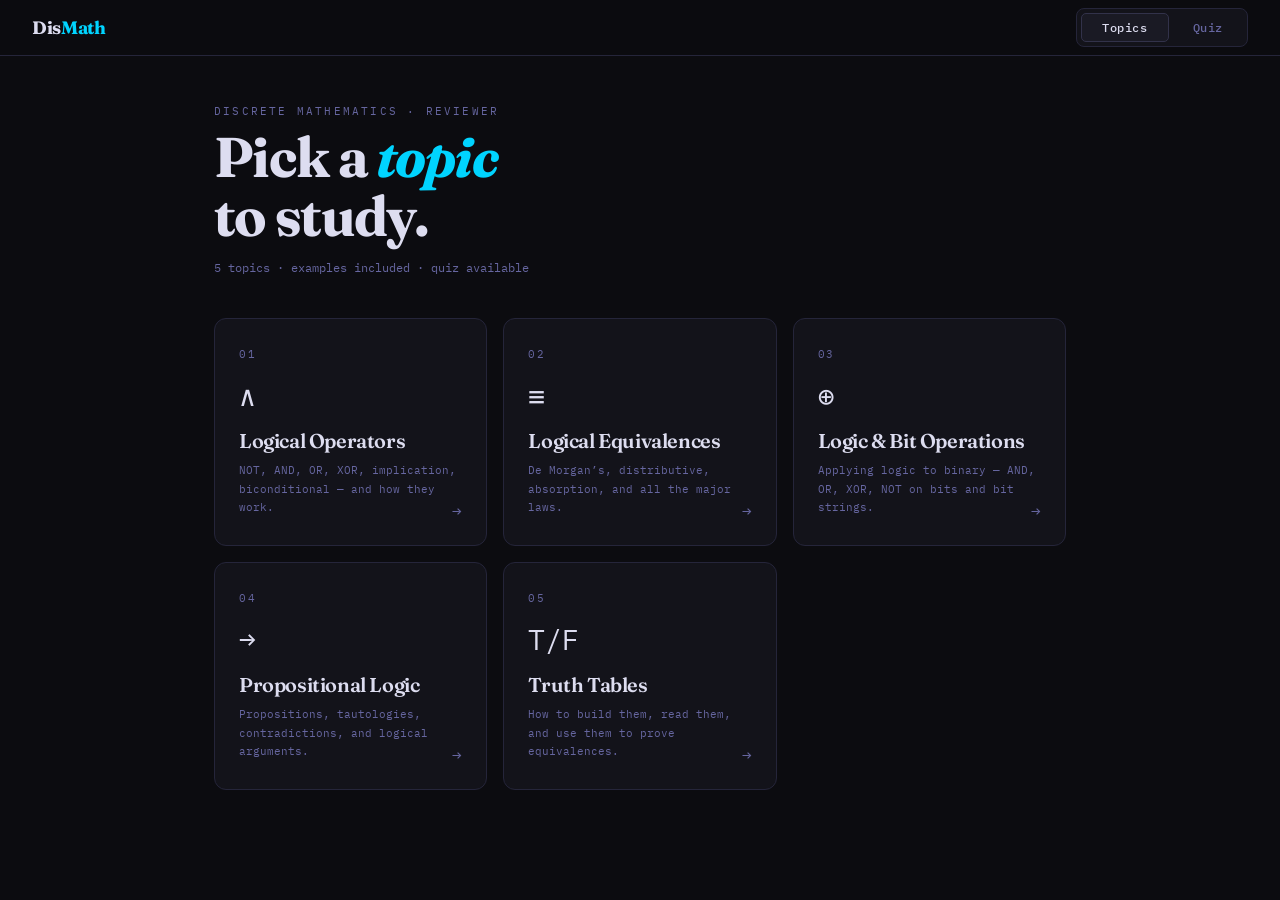
==== commit d2b6afa9: "should work" ====
--- a/index.html
+++ b/index.html
@@ -4,1165 +4,128 @@
 <meta charset="UTF-8">
 <meta name="viewport" content="width=device-width, initial-scale=1.0, viewport-fit=cover">
 <meta name="apple-mobile-web-app-capable" content="yes">
-<title>DisМath Reviewer</title>
+<title>DisMath Reviewer</title>
 <link href="https://fonts.googleapis.com/css2?family=IBM+Plex+Mono:wght@400;500;600&family=Fraunces:opsz,wght@9..144,300;9..144,600;9..144,700&display=swap" rel="stylesheet">
-<style>
-:root {
-  --bg: #0c0c10;
-  --surface: #13131a;
-  --surface2: #1a1a24;
-  --border: #25253a;
-  --border2: #32324a;
-  --cyan: #00d4ff;
-  --pink: #ff4d8d;
-  --yellow: #f5c842;
-  --green: #4dff9e;
-  --purple: #a78bfa;
-  --orange: #ff8c42;
-  --text: #ddddf0;
-  --muted: #6666a0;
-  --mono: 'IBM Plex Mono', monospace;
-  --serif: 'Fraunces', serif;
-}
-
-*, *::before, *::after { box-sizing: border-box; margin: 0; padding: 0; }
-
-html {
-  scroll-behavior: smooth;
-  -webkit-text-size-adjust: 100%;
-}
-
-body {
-  background: var(--bg);
-  color: var(--text);
-  font-family: var(--mono);
-  min-height: 100vh;
-  overflow-x: hidden;
-}
-
-/* ── TOPBAR ── */
-.topbar {
-  position: sticky;
-  top: 0;
-  z-index: 100;
-  background: rgba(12,12,16,0.92);
-  -webkit-backdrop-filter: blur(16px);
-  backdrop-filter: blur(16px);
-  border-bottom: 1px solid var(--border);
-  display: flex;
-  align-items: center;
-  justify-content: space-between;
-  padding: 0 32px;
-  height: 56px;
-  -webkit-transform: translateZ(0);
-  transform: translateZ(0);
-}
-
-.logo {
-  font-family: var(--serif);
-  font-size: 18px;
-  font-weight: 700;
-  color: var(--text);
-  letter-spacing: -0.02em;
-}
-
-.logo span { color: var(--cyan); }
-
-.main-tabs {
-  display: flex;
-  gap: 4px;
-  background: var(--surface);
-  border: 1px solid var(--border);
-  border-radius: 8px;
-  padding: 4px;
-}
-
-.main-tab {
-  font-family: var(--mono);
-  font-size: 12px;
-  font-weight: 500;
-  padding: 6px 20px;
-  border-radius: 5px;
-  border: none;
-  background: transparent;
-  color: var(--muted);
-  cursor: pointer;
-  transition: all 0.2s;
-  letter-spacing: 0.05em;
-  -webkit-appearance: none;
-}
-
-.main-tab.active {
-  background: var(--surface2);
-  color: var(--text);
-  border: 1px solid var(--border2);
-}
-
-/* ── VIEWS ── */
-.view { display: none; }
-.view.active { display: block; }
-
-/* ── TOPICS HOME ── */
-.topics-home {
-  max-width: 900px;
-  margin: 0 auto;
-  padding: 48px 24px 80px;
-}
-
-.home-header {
-  margin-bottom: 40px;
-}
-
-.home-label {
-  font-size: 11px;
-  color: var(--muted);
-  letter-spacing: 0.2em;
-  text-transform: uppercase;
-  margin-bottom: 10px;
-}
-
-.home-title {
-  font-family: var(--serif);
-  font-size: clamp(36px, 6vw, 56px);
-  font-weight: 700;
-  line-height: 1.05;
-  letter-spacing: -0.03em;
-  color: var(--text);
-}
-
-.home-title em {
-  color: var(--cyan);
-  font-style: italic;
-}
-
-.home-sub {
-  margin-top: 12px;
-  font-size: 12px;
-  color: var(--muted);
-  line-height: 1.7;
-}
-
-/* TOPIC CARDS */
-.topic-grid {
-  display: grid;
-  grid-template-columns: repeat(auto-fill, minmax(260px, 1fr));
-  gap: 16px;
-}
-
-.topic-card {
-  background: var(--surface);
-  border: 1px solid var(--border);
-  border-radius: 12px;
-  padding: 28px 24px;
-  cursor: pointer;
-  transition: all 0.2s ease;
-  position: relative;
-  overflow: hidden;
-  -webkit-tap-highlight-color: transparent;
-}
-
-.topic-card::before {
-  content: '';
-  position: absolute;
-  top: 0; left: 0; right: 0;
-  height: 2px;
-  background: var(--card-color);
-  opacity: 0;
-  transition: opacity 0.2s;
-}
-
-.topic-card:hover {
-  border-color: var(--card-color);
-  transform: translateY(-3px);
-  box-shadow: 0 12px 40px rgba(0,0,0,0.4);
-}
-
-.topic-card:hover::before { opacity: 1; }
-
-.card-num {
-  font-size: 11px;
-  color: var(--muted);
-  letter-spacing: 0.15em;
-  margin-bottom: 16px;
-}
-
-.card-icon {
-  font-size: 28px;
-  margin-bottom: 14px;
-  display: block;
-}
-
-.card-title {
-  font-family: var(--serif);
-  font-size: 20px;
-  font-weight: 600;
-  margin-bottom: 8px;
-  color: var(--text);
-  letter-spacing: -0.02em;
-}
-
-.card-desc {
-  font-size: 11px;
-  color: var(--muted);
-  line-height: 1.7;
-}
-
-.card-arrow {
-  position: absolute;
-  bottom: 24px;
-  right: 24px;
-  font-size: 16px;
-  color: var(--muted);
-  transition: all 0.2s;
-}
-
-.topic-card:hover .card-arrow {
-  color: var(--card-color);
-  transform: translateX(4px);
-}
-
-/* ── TOPIC DETAIL ── */
-.topic-detail { display: none; }
-.topic-detail.active {
-  display: block;
-  max-width: 860px;
-  margin: 0 auto;
-  padding: 40px 24px 80px;
-}
-
-.back-btn {
-  display: inline-flex;
-  align-items: center;
-  gap: 8px;
-  font-size: 12px;
-  color: var(--muted);
-  cursor: pointer;
-  margin-bottom: 36px;
-  padding: 8px 0;
-  background: none;
-  border: none;
-  -webkit-appearance: none;
-  transition: color 0.2s;
-  -webkit-tap-highlight-color: transparent;
-}
-
-.back-btn:hover { color: var(--text); }
-
-.detail-header {
-  display: flex;
-  align-items: flex-start;
-  gap: 20px;
-  margin-bottom: 40px;
-  padding-bottom: 28px;
-  border-bottom: 1px solid var(--border);
-}
-
-.detail-icon {
-  font-size: 40px;
-  line-height: 1;
-}
-
-.detail-num {
-  font-size: 11px;
-  color: var(--muted);
-  letter-spacing: 0.15em;
-  margin-bottom: 6px;
-}
-
-.detail-title {
-  font-family: var(--serif);
-  font-size: clamp(28px, 5vw, 42px);
-  font-weight: 700;
-  letter-spacing: -0.03em;
-  line-height: 1;
-}
-
-/* CONTENT BLOCKS */
-.def-block {
-  background: var(--surface);
-  border: 1px solid var(--border);
-  border-radius: 10px;
-  padding: 24px;
-  margin-bottom: 20px;
-}
-
-.def-block .blk-label {
-  font-size: 10px;
-  letter-spacing: 0.2em;
-  text-transform: uppercase;
-  margin-bottom: 10px;
-}
-
-.def-block p {
-  font-size: 13px;
-  color: var(--muted);
-  line-height: 1.85;
-}
-
-.def-block p strong { color: var(--text); }
-
-.formula-block {
-  background: #090910;
-  border: 1px solid var(--border);
-  border-left: 3px solid var(--accent-color, var(--cyan));
-  border-radius: 6px;
-  padding: 14px 18px;
-  font-family: var(--mono);
-  font-size: 13px;
-  color: var(--accent-color, var(--cyan));
-  margin: 12px 0;
-  overflow-x: auto;
-  -webkit-overflow-scrolling: touch;
-  line-height: 1.8;
-}
-
-.example-block {
-  border-radius: 8px;
-  padding: 18px 22px;
-  margin: 14px 0;
-  border: 1px solid;
-}
-
-.example-block .ex-label {
-  font-size: 10px;
-  letter-spacing: 0.2em;
-  text-transform: uppercase;
-  margin-bottom: 10px;
-  font-weight: 600;
-}
-
-.example-block p {
-  font-size: 12px;
-  line-height: 1.85;
-}
-
-/* Operator cards */
-.op-grid {
-  display: grid;
-  grid-template-columns: repeat(auto-fill, minmax(280px, 1fr));
-  gap: 14px;
-  margin-bottom: 20px;
-}
-
-.op-card {
-  background: var(--surface);
-  border: 1px solid var(--border);
-  border-radius: 10px;
-  padding: 22px;
-  transition: border-color 0.2s;
-}
-
-.op-card:hover { border-color: var(--border2); }
-
-.op-symbol {
-  font-family: var(--serif);
-  font-size: 40px;
-  font-weight: 700;
-  line-height: 1;
-  margin-bottom: 12px;
-  display: block;
-}
-
-.op-name {
-  font-size: 14px;
-  font-weight: 600;
-  margin-bottom: 6px;
-  color: var(--text);
-}
-
-.op-desc {
-  font-size: 12px;
-  color: var(--muted);
-  line-height: 1.7;
-  margin-bottom: 12px;
-}
-
-.op-tag {
-  display: inline-block;
-  font-size: 10px;
-  padding: 3px 10px;
-  border-radius: 4px;
-  letter-spacing: 0.08em;
-  margin-bottom: 10px;
-}
-
-/* Tables */
-.tt-wrap {
-  overflow-x: auto;
-  -webkit-overflow-scrolling: touch;
-  border: 1px solid var(--border);
-  border-radius: 8px;
-  margin: 14px 0;
-}
-
-table {
-  width: 100%;
-  border-collapse: collapse;
-  font-size: 13px;
-  white-space: nowrap;
-}
-
-thead tr { background: var(--surface2); }
-
-th {
-  padding: 10px 18px;
-  text-align: center;
-  font-size: 11px;
-  letter-spacing: 0.1em;
-  border-bottom: 1px solid var(--border);
-  color: var(--muted);
-}
-
-td {
-  padding: 9px 18px;
-  text-align: center;
-  border-bottom: 1px solid rgba(37,37,58,0.5);
-  color: var(--muted);
-}
-
-tr:last-child td { border-bottom: none; }
-td.tv { color: var(--green); font-weight: 600; }
-td.fv { color: var(--pink); font-weight: 600; }
-td.rv { color: var(--yellow); font-weight: 600; }
-td.rf { color: var(--pink); font-weight: 600; }
-
-.section-title {
-  font-family: var(--serif);
-  font-size: 22px;
-  font-weight: 600;
-  letter-spacing: -0.02em;
-  margin: 32px 0 16px;
-  color: var(--text);
-}
-
-.section-title.first { margin-top: 0; }
-
-/* Equivalence rows */
-.equiv-group { margin-bottom: 24px; }
-.equiv-group-title {
-  font-size: 10px;
-  color: var(--muted);
-  letter-spacing: 0.2em;
-  text-transform: uppercase;
-  margin-bottom: 10px;
-}
-
-.equiv-list { display: flex; flex-direction: column; gap: 6px; }
-
-.equiv-row {
-  display: flex;
-  align-items: center;
-  gap: 12px;
-  background: var(--surface);
-  border: 1px solid var(--border);
-  border-radius: 6px;
-  padding: 10px 16px;
-  font-size: 12px;
-}
-
-.eq-name { color: var(--muted); min-width: 140px; font-size: 11px; }
-.eq-formula { color: var(--text); flex: 1; }
-
-/* Bit cards */
-.bit-grid {
-  display: grid;
-  grid-template-columns: repeat(auto-fill, minmax(240px, 1fr));
-  gap: 14px;
-  margin-bottom: 20px;
-}
-
-.bit-card {
-  background: var(--surface);
-  border: 1px solid var(--border);
-  border-radius: 10px;
-  padding: 20px;
-}
-
-.bit-op { font-size: 22px; font-weight: 600; margin-bottom: 8px; }
-.bit-desc { font-size: 12px; color: var(--muted); line-height: 1.7; margin-bottom: 12px; }
-
-/* Prop cards grid */
-.two-col {
-  display: grid;
-  grid-template-columns: 1fr 1fr;
-  gap: 14px;
-  margin-bottom: 20px;
-}
-
-@media (max-width: 600px) {
-  .two-col { grid-template-columns: 1fr; }
-  .topbar { padding: 0 16px; }
-  .topics-home, .topic-detail.active { padding: 32px 16px 80px; }
-}
-
-/* ── QUIZ PLACEHOLDER ── */
-.quiz-home {
-  max-width: 900px;
-  margin: 0 auto;
-  padding: 48px 24px 80px;
-}
-
-.coming-soon {
-  background: var(--surface);
-  border: 1px solid var(--border);
-  border-radius: 12px;
-  padding: 60px 40px;
-  text-align: center;
-}
-
-.coming-soon p {
-  font-size: 13px;
-  color: var(--muted);
-  margin-top: 12px;
-}
-
-/* Stagger animation */
-@keyframes fadeUp {
-  from { opacity: 0; transform: translateY(16px); }
-  to { opacity: 1; transform: translateY(0); }
-}
-
-.topic-card {
-  animation: fadeUp 0.4s ease both;
-}
-
-.topic-card:nth-child(1) { animation-delay: 0.05s; }
-.topic-card:nth-child(2) { animation-delay: 0.10s; }
-.topic-card:nth-child(3) { animation-delay: 0.15s; }
-.topic-card:nth-child(4) { animation-delay: 0.20s; }
-.topic-card:nth-child(5) { animation-delay: 0.25s; }
-
-/* ── PRECEDENCE TABLE ── */
-.prec-row {
-  display: flex;
-  align-items: center;
-  gap: 16px;
-  padding: 10px 16px;
-  background: var(--surface);
-  border: 1px solid var(--border);
-  border-radius: 6px;
-  margin-bottom: 6px;
-}
-
-.prec-rank { font-size: 11px; color: var(--muted); min-width: 60px; }
-.prec-sym { font-size: 18px; min-width: 40px; }
-.prec-name { font-size: 12px; color: var(--muted); }
-
-</style>
+<link rel="stylesheet" href="style.css">
 </head>
 <body>
 
-<!-- ── TOPBAR ── -->
 <header class="topbar">
-  <div class="logo">Dis<span>Math</span></div>
+  <div class="logo" onclick="goHome()">Dis<span>Math</span></div>
   <div class="main-tabs">
-    <button class="main-tab active" onclick="switchMain('topics')">Topics</button>
-    <button class="main-tab" onclick="switchMain('quiz')">Quiz</button>
+    <button class="main-tab active" onclick="switchMain('topics', this)">Topics</button>
+    <button class="main-tab" onclick="switchMain('quiz', this)">Quiz</button>
   </div>
 </header>
 
-<!-- ══════════════════════════════════════
-     TOPICS VIEW
-══════════════════════════════════════ -->
+<!-- TOPICS VIEW -->
 <div class="view active" id="view-topics">
 
-  <!-- HOME: topic card grid -->
   <div id="topics-home" class="topics-home">
     <div class="home-header">
       <div class="home-label">Discrete Mathematics · Reviewer</div>
       <h1 class="home-title">Pick a <em>topic</em><br>to study.</h1>
       <p class="home-sub">5 topics · examples included · quiz available</p>
     </div>
-
     <div class="topic-grid">
-      <div class="topic-card" style="--card-color: var(--cyan)" onclick="openTopic('operators')">
-        <div class="card-num">01</div>
-        <span class="card-icon">∧</span>
+      <div class="topic-card" style="--card-color:var(--cyan)" onclick="openTopic('operators')">
+        <div class="card-num">01</div><span class="card-icon">&#x2227;</span>
         <div class="card-title">Logical Operators</div>
-        <div class="card-desc">NOT, AND, OR, XOR, implication, biconditional — and how they work.</div>
-        <span class="card-arrow">→</span>
+        <div class="card-desc">NOT, AND, OR, XOR, implication, biconditional &mdash; and how they work.</div>
+        <span class="card-arrow">&rarr;</span>
       </div>
-      <div class="topic-card" style="--card-color: var(--pink)" onclick="openTopic('equivalences')">
-        <div class="card-num">02</div>
-        <span class="card-icon">≡</span>
+      <div class="topic-card" style="--card-color:var(--pink)" onclick="openTopic('equivalences')">
+        <div class="card-num">02</div><span class="card-icon">&#x2261;</span>
         <div class="card-title">Logical Equivalences</div>
-        <div class="card-desc">De Morgan's, distributive, absorption, and all the major laws.</div>
-        <span class="card-arrow">→</span>
+        <div class="card-desc">De Morgan&rsquo;s, distributive, absorption, and all the major laws.</div>
+        <span class="card-arrow">&rarr;</span>
       </div>
-      <div class="topic-card" style="--card-color: var(--green)" onclick="openTopic('bitops')">
-        <div class="card-num">03</div>
-        <span class="card-icon">⊕</span>
-        <div class="card-title">Logic & Bit Operations</div>
-        <div class="card-desc">Applying logic to binary — AND, OR, XOR, NOT on bits and bit strings.</div>
-        <span class="card-arrow">→</span>
+      <div class="topic-card" style="--card-color:var(--green)" onclick="openTopic('bitops')">
+        <div class="card-num">03</div><span class="card-icon">&#x2295;</span>
+        <div class="card-title">Logic &amp; Bit Operations</div>
+        <div class="card-desc">Applying logic to binary &mdash; AND, OR, XOR, NOT on bits and bit strings.</div>
+        <span class="card-arrow">&rarr;</span>
       </div>
-      <div class="topic-card" style="--card-color: var(--yellow)" onclick="openTopic('proplogic')">
-        <div class="card-num">04</div>
-        <span class="card-icon">→</span>
+      <div class="topic-card" style="--card-color:var(--yellow)" onclick="openTopic('proplogic')">
+        <div class="card-num">04</div><span class="card-icon">&rarr;</span>
         <div class="card-title">Propositional Logic</div>
         <div class="card-desc">Propositions, tautologies, contradictions, and logical arguments.</div>
-        <span class="card-arrow">→</span>
+        <span class="card-arrow">&rarr;</span>
       </div>
-      <div class="topic-card" style="--card-color: var(--purple)" onclick="openTopic('truthtable')">
-        <div class="card-num">05</div>
-        <span class="card-icon">T/F</span>
+      <div class="topic-card" style="--card-color:var(--purple)" onclick="openTopic('truthtable')">
+        <div class="card-num">05</div><span class="card-icon">T/F</span>
         <div class="card-title">Truth Tables</div>
         <div class="card-desc">How to build them, read them, and use them to prove equivalences.</div>
-        <span class="card-arrow">→</span>
+        <span class="card-arrow">&rarr;</span>
       </div>
     </div>
   </div>
 
-  <!-- ══════════ TOPIC: LOGICAL OPERATORS ══════════ -->
-  <div id="topic-operators" class="topic-detail">
-    <button class="back-btn" onclick="closeTopic()">← Back to Topics</button>
-    <div class="detail-header">
-      <span class="detail-icon">∧</span>
-      <div>
-        <div class="detail-num">TOPIC 01</div>
-        <h2 class="detail-title" style="color: var(--cyan)">Logical Operators</h2>
+  <!-- topic content panels are injected by topics.js -->
+  <div id="topic-panels"></div>
+
+</div>
+
+<!-- QUIZ VIEW -->
+<div class="view" id="view-quiz">
+  <div id="quiz-home" class="quiz-home">
+    <div class="home-header">
+      <div class="home-label">Quiz &middot; Pick a topic</div>
+      <h1 class="home-title">Test your<br><em>knowledge.</em></h1>
+      <p class="home-sub">10 questions per topic &middot; Multiple choice &middot; Instant feedback</p>
+    </div>
+    <div class="topic-grid">
+      <div class="topic-card" style="--card-color:var(--cyan)" onclick="openQuiz('operators')">
+        <div class="card-num">01</div><span class="card-icon">&#x2227;</span>
+        <div class="card-title">Logical Operators</div>
+        <div class="card-desc">NOT, AND, OR, XOR, implication, biconditional.</div>
+        <span class="card-arrow">&rarr;</span>
       </div>
-    </div>
-
-    <div class="def-block">
-      <div class="blk-label" style="color:var(--cyan)">Definition</div>
-      <p><strong>Logical operators</strong> (also called connectives) are symbols that connect or modify propositions to build compound statements. They are the fundamental building blocks of all logic — every circuit, every conditional in code, every proof starts here.</p>
-    </div>
-
-    <h3 class="section-title first">The 6 Operators</h3>
-
-    <div class="op-grid">
-
-      <div class="op-card">
-        <span class="op-symbol" style="color:var(--pink)">¬</span>
-        <div class="op-name">Negation — NOT</div>
-        <div class="op-desc">Flips the truth value. If p is true, ¬p is false. Simple inversion.</div>
-        <span class="op-tag" style="background:rgba(255,77,141,0.12);color:var(--pink)">"NOT p"</span>
-        <div class="formula-block" style="--accent-color:var(--pink)">¬T = F &nbsp;|&nbsp; ¬F = T</div>
-        <div class="example-block" style="background:rgba(255,77,141,0.06);border-color:rgba(255,77,141,0.2)">
-          <div class="ex-label" style="color:var(--pink)">Example</div>
-          <p>p = "It is raining."<br>¬p = "It is <strong>not</strong> raining."</p>
-        </div>
+      <div class="topic-card" style="--card-color:var(--pink)" onclick="openQuiz('equivalences')">
+        <div class="card-num">02</div><span class="card-icon">&#x2261;</span>
+        <div class="card-title">Logical Equivalences</div>
+        <div class="card-desc">De Morgan&rsquo;s, distributive, absorption, and more.</div>
+        <span class="card-arrow">&rarr;</span>
       </div>
-
-      <div class="op-card">
-        <span class="op-symbol" style="color:var(--cyan)">∧</span>
-        <div class="op-name">Conjunction — AND</div>
-        <div class="op-desc">True ONLY when BOTH inputs are true. One false = whole thing false.</div>
-        <span class="op-tag" style="background:rgba(0,212,255,0.12);color:var(--cyan)">"p AND q"</span>
-        <div class="formula-block">T ∧ T = T &nbsp;|&nbsp; T ∧ F = F</div>
-        <div class="example-block" style="background:rgba(0,212,255,0.06);border-color:rgba(0,212,255,0.2)">
-          <div class="ex-label" style="color:var(--cyan)">Example</div>
-          <p>p = "I studied." &nbsp; q = "I slept."<br>p ∧ q = True only if BOTH happened.</p>
-        </div>
+      <div class="topic-card" style="--card-color:var(--green)" onclick="openQuiz('bitops')">
+        <div class="card-num">03</div><span class="card-icon">&#x2295;</span>
+        <div class="card-title">Logic &amp; Bit Operations</div>
+        <div class="card-desc">Bitwise AND, OR, XOR, NOT, and bit strings.</div>
+        <span class="card-arrow">&rarr;</span>
       </div>
-
-      <div class="op-card">
-        <span class="op-symbol" style="color:var(--green)">∨</span>
-        <div class="op-name">Disjunction — OR</div>
-        <div class="op-desc">True when AT LEAST ONE is true. Inclusive OR — both true is still true.</div>
-        <span class="op-tag" style="background:rgba(77,255,158,0.12);color:var(--green)">"p OR q"</span>
-        <div class="formula-block" style="--accent-color:var(--green)">F ∨ F = F &nbsp;|&nbsp; T ∨ F = T</div>
-        <div class="example-block" style="background:rgba(77,255,158,0.06);border-color:rgba(77,255,158,0.2)">
-          <div class="ex-label" style="color:var(--green)">Example</div>
-          <p>p = "Rice." &nbsp; q = "Bread."<br>p ∨ q = "Rice or bread (or both)."</p>
-        </div>
+      <div class="topic-card" style="--card-color:var(--yellow)" onclick="openQuiz('proplogic')">
+        <div class="card-num">04</div><span class="card-icon">&rarr;</span>
+        <div class="card-title">Propositional Logic</div>
+        <div class="card-desc">Propositions, tautologies, arguments, and variants.</div>
+        <span class="card-arrow">&rarr;</span>
       </div>
-
-      <div class="op-card">
-        <span class="op-symbol" style="color:var(--yellow)">⊕</span>
-        <div class="op-name">Exclusive OR — XOR</div>
-        <div class="op-desc">True when exactly ONE is true. Both true = false. Heavy in circuits and crypto.</div>
-        <span class="op-tag" style="background:rgba(245,200,66,0.12);color:var(--yellow)">"p XOR q"</span>
-        <div class="formula-block" style="--accent-color:var(--yellow)">T ⊕ T = F &nbsp;|&nbsp; T ⊕ F = T</div>
-        <div class="example-block" style="background:rgba(245,200,66,0.06);border-color:rgba(245,200,66,0.2)">
-          <div class="ex-label" style="color:var(--yellow)">Example</div>
-          <p>Door opens in XOR out — can only do one, never both.</p>
-        </div>
-      </div>
-
-      <div class="op-card">
-        <span class="op-symbol" style="color:var(--purple)">→</span>
-        <div class="op-name">Implication — IF-THEN</div>
-        <div class="op-desc">False ONLY when p is true and q is false. A false premise makes it vacuously true.</div>
-        <span class="op-tag" style="background:rgba(167,139,250,0.12);color:var(--purple)">"if p then q"</span>
-        <div class="formula-block" style="--accent-color:var(--purple)">F → anything = T<br>T → F = F</div>
-        <div class="example-block" style="background:rgba(167,139,250,0.06);border-color:rgba(167,139,250,0.2)">
-          <div class="ex-label" style="color:var(--purple)">Example</div>
-          <p>p = "I pass." &nbsp; q = "I celebrate."<br>Only false if I pass but DON'T celebrate.</p>
-        </div>
-      </div>
-
-      <div class="op-card">
-        <span class="op-symbol" style="color:var(--orange)">↔</span>
-        <div class="op-name">Biconditional — IFF</div>
-        <div class="op-desc">True when BOTH have the same truth value. Both true OR both false = true.</div>
-        <span class="op-tag" style="background:rgba(255,140,66,0.12);color:var(--orange)">"p if and only if q"</span>
-        <div class="formula-block" style="--accent-color:var(--orange)">T ↔ T = T &nbsp;|&nbsp; T ↔ F = F</div>
-        <div class="example-block" style="background:rgba(255,140,66,0.06);border-color:rgba(255,140,66,0.2)">
-          <div class="ex-label" style="color:var(--orange)">Example</div>
-          <p>p ↔ q: True if both study+pass, or both not-study+not-pass.</p>
-        </div>
-      </div>
-
-    </div>
-
-    <h3 class="section-title">Operator Precedence</h3>
-    <div class="def-block">
-      <p>Just like PEMDAS. When no parentheses — evaluate in this order:</p>
-    </div>
-    <div class="prec-row"><span class="prec-rank">1st (highest)</span><span class="prec-sym" style="color:var(--pink)">¬</span><span class="prec-name">Negation</span></div>
-    <div class="prec-row"><span class="prec-rank">2nd</span><span class="prec-sym" style="color:var(--cyan)">∧</span><span class="prec-name">Conjunction (AND)</span></div>
-    <div class="prec-row"><span class="prec-rank">3rd</span><span class="prec-sym" style="color:var(--green)">∨</span><span class="prec-name">Disjunction (OR)</span></div>
-    <div class="prec-row"><span class="prec-rank">4th</span><span class="prec-sym" style="color:var(--purple)">→</span><span class="prec-name">Implication</span></div>
-    <div class="prec-row"><span class="prec-rank">5th (lowest)</span><span class="prec-sym" style="color:var(--orange)">↔</span><span class="prec-name">Biconditional</span></div>
-
-    <div class="formula-block" style="margin-top:16px;">¬  &gt;  ∧  &gt;  ∨  &gt;  →  &gt;  ↔</div>
-
-  </div>
-
-  <!-- ══════════ TOPIC: EQUIVALENCES ══════════ -->
-  <div id="topic-equivalences" class="topic-detail">
-    <button class="back-btn" onclick="closeTopic()">← Back to Topics</button>
-    <div class="detail-header">
-      <span class="detail-icon">≡</span>
-      <div>
-        <div class="detail-num">TOPIC 02</div>
-        <h2 class="detail-title" style="color:var(--pink)">Logical Equivalences</h2>
-      </div>
-    </div>
-
-    <div class="def-block">
-      <div class="blk-label" style="color:var(--pink)">Definition</div>
-      <p>Two propositions are <strong>logically equivalent</strong> (p ≡ q) if they have the exact same truth value in every possible case — their truth tables are identical. Equivalences let you simplify and transform logical expressions without changing their meaning.</p>
-    </div>
-
-    <div class="example-block" style="background:rgba(255,77,141,0.06);border-color:rgba(255,77,141,0.2);margin-bottom:24px;">
-      <div class="ex-label" style="color:var(--pink)">Key Symbol</div>
-      <p>p ≡ q — "p and q are always equal in truth value."<br>Different from ↔ (biconditional is a connective; ≡ is a <strong>relation</strong> between formulas).</p>
-    </div>
-
-    <div class="equiv-group">
-      <div class="equiv-group-title">Identity Laws</div>
-      <div class="equiv-list">
-        <div class="equiv-row"><span class="eq-name">AND Identity</span><span class="eq-formula">p ∧ T ≡ p</span></div>
-        <div class="equiv-row"><span class="eq-name">OR Identity</span><span class="eq-formula">p ∨ F ≡ p</span></div>
-      </div>
-    </div>
-
-    <div class="equiv-group">
-      <div class="equiv-group-title">Domination Laws</div>
-      <div class="equiv-list">
-        <div class="equiv-row"><span class="eq-name">OR Domination</span><span class="eq-formula">p ∨ T ≡ T</span></div>
-        <div class="equiv-row"><span class="eq-name">AND Domination</span><span class="eq-formula">p ∧ F ≡ F</span></div>
-      </div>
-    </div>
-
-    <div class="equiv-group">
-      <div class="equiv-group-title">Idempotent Laws</div>
-      <div class="equiv-list">
-        <div class="equiv-row"><span class="eq-name">OR Idempotent</span><span class="eq-formula">p ∨ p ≡ p</span></div>
-        <div class="equiv-row"><span class="eq-name">AND Idempotent</span><span class="eq-formula">p ∧ p ≡ p</span></div>
-      </div>
-    </div>
-
-    <div class="equiv-group">
-      <div class="equiv-group-title">Double Negation</div>
-      <div class="equiv-list">
-        <div class="equiv-row"><span class="eq-name">Double Negation</span><span class="eq-formula">¬(¬p) ≡ p</span></div>
-      </div>
-    </div>
-
-    <div class="equiv-group">
-      <div class="equiv-group-title">De Morgan's Laws ★</div>
-      <div class="equiv-list">
-        <div class="equiv-row"><span class="eq-name">De Morgan 1</span><span class="eq-formula">¬(p ∧ q) ≡ ¬p ∨ ¬q</span></div>
-        <div class="equiv-row"><span class="eq-name">De Morgan 2</span><span class="eq-formula">¬(p ∨ q) ≡ ¬p ∧ ¬q</span></div>
-      </div>
-    </div>
-
-    <div class="example-block" style="background:rgba(255,77,141,0.06);border-color:rgba(255,77,141,0.2);margin-bottom:24px;">
-      <div class="ex-label" style="color:var(--pink)">De Morgan's Example</div>
-      <p>"NOT (hungry AND tired)" ≡ "NOT hungry OR NOT tired"<br>¬(H ∧ T) ≡ ¬H ∨ ¬T</p>
-    </div>
-
-    <div class="equiv-group">
-      <div class="equiv-group-title">Commutative Laws</div>
-      <div class="equiv-list">
-        <div class="equiv-row"><span class="eq-name">OR Comm.</span><span class="eq-formula">p ∨ q ≡ q ∨ p</span></div>
-        <div class="equiv-row"><span class="eq-name">AND Comm.</span><span class="eq-formula">p ∧ q ≡ q ∧ p</span></div>
-      </div>
-    </div>
-
-    <div class="equiv-group">
-      <div class="equiv-group-title">Associative Laws</div>
-      <div class="equiv-list">
-        <div class="equiv-row"><span class="eq-name">OR Assoc.</span><span class="eq-formula">(p ∨ q) ∨ r ≡ p ∨ (q ∨ r)</span></div>
-        <div class="equiv-row"><span class="eq-name">AND Assoc.</span><span class="eq-formula">(p ∧ q) ∧ r ≡ p ∧ (q ∧ r)</span></div>
-      </div>
-    </div>
-
-    <div class="equiv-group">
-      <div class="equiv-group-title">Distributive Laws</div>
-      <div class="equiv-list">
-        <div class="equiv-row"><span class="eq-name">AND over OR</span><span class="eq-formula">p ∧ (q ∨ r) ≡ (p ∧ q) ∨ (p ∧ r)</span></div>
-        <div class="equiv-row"><span class="eq-name">OR over AND</span><span class="eq-formula">p ∨ (q ∧ r) ≡ (p ∨ q) ∧ (p ∨ r)</span></div>
-      </div>
-    </div>
-
-    <div class="equiv-group">
-      <div class="equiv-group-title">Absorption Laws</div>
-      <div class="equiv-list">
-        <div class="equiv-row"><span class="eq-name">OR Absorption</span><span class="eq-formula">p ∨ (p ∧ q) ≡ p</span></div>
-        <div class="equiv-row"><span class="eq-name">AND Absorption</span><span class="eq-formula">p ∧ (p ∨ q) ≡ p</span></div>
-      </div>
-    </div>
-
-    <div class="equiv-group">
-      <div class="equiv-group-title">Negation Laws</div>
-      <div class="equiv-list">
-        <div class="equiv-row"><span class="eq-name">OR Negation</span><span class="eq-formula">p ∨ ¬p ≡ T &nbsp;(Tautology)</span></div>
-        <div class="equiv-row"><span class="eq-name">AND Negation</span><span class="eq-formula">p ∧ ¬p ≡ F &nbsp;(Contradiction)</span></div>
-      </div>
-    </div>
-
-    <div class="equiv-group">
-      <div class="equiv-group-title">Implication Equivalences</div>
-      <div class="equiv-list">
-        <div class="equiv-row"><span class="eq-name">Implication</span><span class="eq-formula">p → q ≡ ¬p ∨ q</span></div>
-        <div class="equiv-row"><span class="eq-name">Contrapositive</span><span class="eq-formula">p → q ≡ ¬q → ¬p</span></div>
-        <div class="equiv-row"><span class="eq-name">Biconditional</span><span class="eq-formula">p ↔ q ≡ (p → q) ∧ (q → p)</span></div>
+      <div class="topic-card" style="--card-color:var(--purple)" onclick="openQuiz('truthtable')">
+        <div class="card-num">05</div><span class="card-icon">T/F</span>
+        <div class="card-title">Truth Tables</div>
+        <div class="card-desc">Building, reading, and using truth tables.</div>
+        <span class="card-arrow">&rarr;</span>
       </div>
     </div>
   </div>
 
-  <!-- ══════════ TOPIC: BIT OPS ══════════ -->
-  <div id="topic-bitops" class="topic-detail">
-    <button class="back-btn" onclick="closeTopic()">← Back to Topics</button>
-    <div class="detail-header">
-      <span class="detail-icon">⊕</span>
-      <div>
-        <div class="detail-num">TOPIC 03</div>
-        <h2 class="detail-title" style="color:var(--green)">Logic & Bit Operations</h2>
+  <div id="quiz-detail" class="quiz-home" style="display:none;">
+    <button class="back-btn" onclick="closeQuiz()">&larr; Back to Quiz Topics</button>
+    <div id="quiz-header" style="margin-bottom:32px;padding-bottom:24px;border-bottom:1px solid var(--border);"></div>
+    <div id="quiz-progress-wrap" style="margin-bottom:28px;">
+      <div style="display:flex;justify-content:space-between;align-items:center;margin-bottom:8px;">
+        <span id="quiz-progress-label" style="font-size:11px;color:var(--muted);letter-spacing:0.1em;"></span>
+        <span id="quiz-score-label" style="font-size:11px;color:var(--muted);letter-spacing:0.1em;"></span>
+      </div>
+      <div style="background:var(--surface);border:1px solid var(--border);border-radius:99px;height:4px;overflow:hidden;">
+        <div id="quiz-progress-bar" style="height:100%;background:var(--cyan);border-radius:99px;transition:width 0.3s ease;width:0%;"></div>
       </div>
     </div>
-
-    <div class="def-block">
-      <div class="blk-label" style="color:var(--green)">Definition</div>
-      <p>Bit operations apply logical operators directly to binary digits: <strong>0 = False, 1 = True</strong>. Computers use these for everything — memory, networking, encryption, graphics. Every value in RAM is bits; operating on them is just logic.</p>
-    </div>
-
-    <h3 class="section-title first">The 4 Bitwise Operators</h3>
-
-    <div class="bit-grid">
-      <div class="bit-card">
-        <div class="bit-op" style="color:var(--yellow)">AND &nbsp;( & )</div>
-        <div class="bit-desc">Both bits must be 1. Used to <strong>mask</strong> bits — isolate specific positions.</div>
-        <div class="formula-block" style="--accent-color:var(--yellow)">  1010<br>& 1100<br>——<br>  1000</div>
-      </div>
-      <div class="bit-card">
-        <div class="bit-op" style="color:var(--cyan)">OR &nbsp;( | )</div>
-        <div class="bit-desc">At least one bit must be 1. Used to <strong>set</strong> specific bits.</div>
-        <div class="formula-block">  1010<br>| 1100<br>——<br>  1110</div>
-      </div>
-      <div class="bit-card">
-        <div class="bit-op" style="color:var(--green)">XOR &nbsp;( ^ )</div>
-        <div class="bit-desc">Exactly one bit is 1. Used to <strong>toggle</strong> bits and simple encryption.</div>
-        <div class="formula-block" style="--accent-color:var(--green)">  1010<br>^ 1100<br>——<br>  0110</div>
-      </div>
-      <div class="bit-card">
-        <div class="bit-op" style="color:var(--purple)">NOT &nbsp;( ~ )</div>
-        <div class="bit-desc">Flips every bit. 0→1, 1→0. Also called bitwise complement.</div>
-        <div class="formula-block" style="--accent-color:var(--purple)">~ 1010<br>——<br>  0101</div>
-      </div>
-    </div>
-
-    <h3 class="section-title">Bit Strings</h3>
-    <div class="def-block">
-      <p>A <strong>bit string</strong> is a sequence of bits. Operations are applied <strong>bitwise</strong> — position by position, left to right.</p>
-    </div>
-
-    <div class="example-block" style="background:rgba(77,255,158,0.06);border-color:rgba(77,255,158,0.2);">
-      <div class="ex-label" style="color:var(--green)">Bit String Example</div>
-      <p>A = 0110 1010 &nbsp; B = 1011 0101<br><br>
-      A AND B = 0010 0000<br>
-      A OR B &nbsp;= 1111 1111<br>
-      A XOR B = 1101 1111<br>
-      NOT A &nbsp;&nbsp;= 1001 0101</p>
-    </div>
-
-    <h3 class="section-title">Real-World Use</h3>
-    <div class="def-block">
-      <p style="margin-bottom:8px;"><strong>Masking:</strong> n & 0xFF extracts the lowest 8 bits — used in networking and image processing.</p>
-      <p style="margin-bottom:8px;"><strong>Toggle a flag:</strong> n ^ (1 &lt;&lt; k) flips the k-th bit without touching others.</p>
-      <p style="margin-bottom:8px;"><strong>Check if even:</strong> n & 1 == 0 (if last bit is 0, it's even).</p>
-      <p><strong>Logic gates:</strong> AND gate = ∧ &nbsp;|&nbsp; OR gate = ∨ &nbsp;|&nbsp; NOT gate = ¬ &nbsp;|&nbsp; XOR gate = ⊕</p>
-    </div>
-  </div>
-
-  <!-- ══════════ TOPIC: PROPOSITIONAL LOGIC ══════════ -->
-  <div id="topic-proplogic" class="topic-detail">
-    <button class="back-btn" onclick="closeTopic()">← Back to Topics</button>
-    <div class="detail-header">
-      <span class="detail-icon">→</span>
-      <div>
-        <div class="detail-num">TOPIC 04</div>
-        <h2 class="detail-title" style="color:var(--yellow)">Propositional Logic</h2>
-      </div>
-    </div>
-
-    <div class="def-block">
-      <div class="blk-label" style="color:var(--yellow)">Definition</div>
-      <p>Propositional logic is a formal system for reasoning using <strong>propositions</strong> — declarative statements that are either true or false, never both, never neither. It's the foundation of all mathematical proofs, circuit design, and conditional logic in programming.</p>
-    </div>
-
-    <h3 class="section-title first">Propositions</h3>
-    <div class="two-col">
-      <div class="example-block" style="background:rgba(77,255,158,0.06);border-color:rgba(77,255,158,0.2);">
-        <div class="ex-label" style="color:var(--green)">Valid Propositions ✓</div>
-        <p>"Manila is in the Philippines." → T<br>"2 + 2 = 5" → F<br>"The sky is green." → F</p>
-      </div>
-      <div class="example-block" style="background:rgba(255,77,141,0.06);border-color:rgba(255,77,141,0.2);">
-        <div class="ex-label" style="color:var(--pink)">Not Propositions ✗</div>
-        <p>"What time is it?" (question)<br>"Close the door." (command)<br>"This statement is false." (paradox)</p>
-      </div>
-    </div>
-
-    <h3 class="section-title">Types of Compound Propositions</h3>
-    <div class="bit-grid">
-      <div class="bit-card">
-        <div class="bit-op" style="color:var(--green)">Tautology</div>
-        <div class="bit-desc">Always TRUE. No matter what values p and q have.</div>
-        <div class="formula-block" style="--accent-color:var(--green)">p ∨ ¬p ≡ T</div>
-      </div>
-      <div class="bit-card">
-        <div class="bit-op" style="color:var(--pink)">Contradiction</div>
-        <div class="bit-desc">Always FALSE. No matter what values p and q have.</div>
-        <div class="formula-block" style="--accent-color:var(--pink)">p ∧ ¬p ≡ F</div>
-      </div>
-      <div class="bit-card">
-        <div class="bit-op" style="color:var(--yellow)">Contingency</div>
-        <div class="bit-desc">Sometimes true, sometimes false — depends on the values.</div>
-        <div class="formula-block" style="--accent-color:var(--yellow)">p ∧ q (depends)</div>
-      </div>
-    </div>
-
-    <h3 class="section-title">Implication Variants ★</h3>
-    <div class="def-block">
-      <p style="margin-bottom:14px;">Given: <strong>p → q</strong> ("If p, then q")</p>
-    </div>
-    <div class="equiv-list" style="margin-bottom:16px;">
-      <div class="equiv-row"><span class="eq-name">Original</span><span class="eq-formula">p → q</span></div>
-      <div class="equiv-row"><span class="eq-name">Converse</span><span class="eq-formula">q → p &nbsp;<span style="color:var(--muted);font-size:11px;">(swap)</span></span></div>
-      <div class="equiv-row"><span class="eq-name">Inverse</span><span class="eq-formula">¬p → ¬q &nbsp;<span style="color:var(--muted);font-size:11px;">(negate both)</span></span></div>
-      <div class="equiv-row"><span class="eq-name">Contrapositive</span><span class="eq-formula">¬q → ¬p &nbsp;<span style="color:var(--muted);font-size:11px;">(swap + negate)</span></span></div>
-    </div>
-
-    <div class="example-block" style="background:rgba(245,200,66,0.06);border-color:rgba(245,200,66,0.2);margin-bottom:16px;">
-      <div class="ex-label" style="color:var(--yellow)">Example</div>
-      <p>
-        Original: "If I study, I pass." (p → q)<br>
-        Converse: "If I pass, I studied." (q → p)<br>
-        Inverse: "If I don't study, I don't pass." (¬p → ¬q)<br>
-        Contrapositive: "If I don't pass, I didn't study." (¬q → ¬p)<br><br>
-        <strong>Key:</strong> Original ≡ Contrapositive &nbsp;|&nbsp; Converse ≡ Inverse
-      </p>
-    </div>
-
-    <h3 class="section-title">Arguments & Validity</h3>
-    <div class="def-block">
-      <p>An <strong>argument</strong> is premises → conclusion. It's <strong>valid</strong> if the conclusion MUST be true whenever all premises are true.</p>
-    </div>
-    <div class="formula-block" style="--accent-color:var(--yellow)">Modus Ponens: &nbsp; p, &nbsp; p → q &nbsp; ∴ q<br>Modus Tollens: &nbsp; ¬q, &nbsp; p → q &nbsp; ∴ ¬p</div>
-    <div class="example-block" style="background:rgba(245,200,66,0.06);border-color:rgba(245,200,66,0.2);">
-      <div class="ex-label" style="color:var(--yellow)">Modus Ponens Example</div>
-      <p>P1: "It is raining." (p = T)<br>P2: "If it rains, I stay home." (p → q)<br>∴ "I stay home." (q) ✓</p>
-    </div>
-  </div>
-
-  <!-- ══════════ TOPIC: TRUTH TABLES ══════════ -->
-  <div id="topic-truthtable" class="topic-detail">
-    <button class="back-btn" onclick="closeTopic()">← Back to Topics</button>
-    <div class="detail-header">
-      <span class="detail-icon">T/F</span>
-      <div>
-        <div class="detail-num">TOPIC 05</div>
-        <h2 class="detail-title" style="color:var(--purple)">Truth Tables</h2>
-      </div>
-    </div>
-
-    <div class="def-block">
-      <div class="blk-label" style="color:var(--purple)">Definition</div>
-      <p>A truth table is a systematic list of ALL possible combinations of truth values for every variable in a proposition, showing the resulting truth value of the whole expression. With <strong>n variables → 2ⁿ rows</strong>.</p>
-    </div>
-
-    <h3 class="section-title first">All Basic Tables</h3>
-
-    <div class="two-col">
-      <div>
-        <p style="font-size:11px;color:var(--purple);letter-spacing:0.1em;margin-bottom:8px;">¬p (NOT)</p>
-        <div class="tt-wrap">
-          <table>
-            <thead><tr><th>p</th><th>¬p</th></tr></thead>
-            <tbody>
-              <tr><td class="tv">T</td><td class="rf">F</td></tr>
-              <tr><td class="fv">F</td><td class="rv">T</td></tr>
-            </tbody>
-          </table>
-        </div>
-      </div>
-      <div>
-        <p style="font-size:11px;color:var(--purple);letter-spacing:0.1em;margin-bottom:8px;">p ∧ q (AND)</p>
-        <div class="tt-wrap">
-          <table>
-            <thead><tr><th>p</th><th>q</th><th>p ∧ q</th></tr></thead>
-            <tbody>
-              <tr><td class="tv">T</td><td class="tv">T</td><td class="rv">T</td></tr>
-              <tr><td class="tv">T</td><td class="fv">F</td><td class="rf">F</td></tr>
-              <tr><td class="fv">F</td><td class="tv">T</td><td class="rf">F</td></tr>
-              <tr><td class="fv">F</td><td class="fv">F</td><td class="rf">F</td></tr>
-            </tbody>
-          </table>
-        </div>
-      </div>
-      <div>
-        <p style="font-size:11px;color:var(--purple);letter-spacing:0.1em;margin-bottom:8px;">p ∨ q (OR)</p>
-        <div class="tt-wrap">
-          <table>
-            <thead><tr><th>p</th><th>q</th><th>p ∨ q</th></tr></thead>
-            <tbody>
-              <tr><td class="tv">T</td><td class="tv">T</td><td class="rv">T</td></tr>
-              <tr><td class="tv">T</td><td class="fv">F</td><td class="rv">T</td></tr>
-              <tr><td class="fv">F</td><td class="tv">T</td><td class="rv">T</td></tr>
-              <tr><td class="fv">F</td><td class="fv">F</td><td class="rf">F</td></tr>
-            </tbody>
-          </table>
-        </div>
-      </div>
-      <div>
-        <p style="font-size:11px;color:var(--purple);letter-spacing:0.1em;margin-bottom:8px;">p ⊕ q (XOR)</p>
-        <div class="tt-wrap">
-          <table>
-            <thead><tr><th>p</th><th>q</th><th>p ⊕ q</th></tr></thead>
-            <tbody>
-              <tr><td class="tv">T</td><td class="tv">T</td><td class="rf">F</td></tr>
-              <tr><td class="tv">T</td><td class="fv">F</td><td class="rv">T</td></tr>
-              <tr><td class="fv">F</td><td class="tv">T</td><td class="rv">T</td></tr>
-              <tr><td class="fv">F</td><td class="fv">F</td><td class="rf">F</td></tr>
-            </tbody>
-          </table>
-        </div>
-      </div>
-      <div>
-        <p style="font-size:11px;color:var(--purple);letter-spacing:0.1em;margin-bottom:8px;">p → q (Implication)</p>
-        <div class="tt-wrap">
-          <table>
-            <thead><tr><th>p</th><th>q</th><th>p → q</th></tr></thead>
-            <tbody>
-              <tr><td class="tv">T</td><td class="tv">T</td><td class="rv">T</td></tr>
-              <tr><td class="tv">T</td><td class="fv">F</td><td class="rf">F</td></tr>
-              <tr><td class="fv">F</td><td class="tv">T</td><td class="rv">T</td></tr>
-              <tr><td class="fv">F</td><td class="fv">F</td><td class="rv">T</td></tr>
-            </tbody>
-          </table>
-        </div>
-      </div>
-      <div>
-        <p style="font-size:11px;color:var(--purple);letter-spacing:0.1em;margin-bottom:8px;">p ↔ q (Biconditional)</p>
-        <div class="tt-wrap">
-          <table>
-            <thead><tr><th>p</th><th>q</th><th>p ↔ q</th></tr></thead>
-            <tbody>
-              <tr><td class="tv">T</td><td class="tv">T</td><td class="rv">T</td></tr>
-              <tr><td class="tv">T</td><td class="fv">F</td><td class="rf">F</td></tr>
-              <tr><td class="fv">F</td><td class="tv">T</td><td class="rf">F</td></tr>
-              <tr><td class="fv">F</td><td class="fv">F</td><td class="rv">T</td></tr>
-            </tbody>
-          </table>
-        </div>
-      </div>
-    </div>
-
-    <h3 class="section-title">3-Variable Example: (p ∧ q) → ¬r</h3>
-    <div class="def-block">
-      <p style="margin-bottom:8px;"><strong>Step 1:</strong> List all combos (2³ = 8 rows)</p>
-      <p style="margin-bottom:8px;"><strong>Step 2:</strong> Compute sub-expressions: p ∧ q, then ¬r</p>
-      <p><strong>Step 3:</strong> Combine: (p ∧ q) → ¬r</p>
-    </div>
-    <div class="tt-wrap">
-      <table>
-        <thead><tr><th>p</th><th>q</th><th>r</th><th>p ∧ q</th><th>¬r</th><th>(p ∧ q) → ¬r</th></tr></thead>
-        <tbody>
-          <tr><td class="tv">T</td><td class="tv">T</td><td class="tv">T</td><td class="tv">T</td><td class="fv">F</td><td class="rf">F</td></tr>
-          <tr><td class="tv">T</td><td class="tv">T</td><td class="fv">F</td><td class="tv">T</td><td class="tv">T</td><td class="rv">T</td></tr>
-          <tr><td class="tv">T</td><td class="fv">F</td><td class="tv">T</td><td class="fv">F</td><td class="fv">F</td><td class="rv">T</td></tr>
-          <tr><td class="tv">T</td><td class="fv">F</td><td class="fv">F</td><td class="fv">F</td><td class="tv">T</td><td class="rv">T</td></tr>
-          <tr><td class="fv">F</td><td class="tv">T</td><td class="tv">T</td><td class="fv">F</td><td class="fv">F</td><td class="rv">T</td></tr>
-          <tr><td class="fv">F</td><td class="tv">T</td><td class="fv">F</td><td class="fv">F</td><td class="tv">T</td><td class="rv">T</td></tr>
-          <tr><td class="fv">F</td><td class="fv">F</td><td class="tv">T</td><td class="fv">F</td><td class="fv">F</td><td class="rv">T</td></tr>
-          <tr><td class="fv">F</td><td class="fv">F</td><td class="fv">F</td><td class="fv">F</td><td class="tv">T</td><td class="rv">T</td></tr>
-        </tbody>
-      </table>
-    </div>
-
-    <div class="def-block" style="margin-top:16px;">
-      <div class="blk-label" style="color:var(--purple)">Exam Tips</div>
-      <p style="margin-bottom:8px;">• n variables = <strong>2ⁿ rows</strong>. Always.</p>
-      <p style="margin-bottom:8px;">• Fill pattern: last column alternates T/F every 1 row; second-to-last every 2 rows; and so on.</p>
-      <p style="margin-bottom:8px;">• Implication is the trickiest — only False when hypothesis is T and conclusion is F.</p>
-      <p>• To prove equivalence: build both columns — if they're identical, they're equivalent.</p>
-    </div>
-  </div>
-
-</div><!-- end view-topics -->
-
-<!-- ══════════════════════════════════════
-     QUIZ VIEW (placeholder)
-══════════════════════════════════════ -->
-<div class="view" id="view-quiz">
-  <div class="quiz-home">
-    <div class="home-header">
-      <div class="home-label">Quiz · Coming Soon</div>
-      <h1 class="home-title">Quiz <em>section</em><br>in progress.</h1>
-    </div>
-    <div class="coming-soon">
-      <p>10 questions per topic · Multiple choice · Instant feedback</p>
-      <p style="margin-top:8px;">Being built one topic at a time.</p>
-    </div>
+    <div id="quiz-question-wrap"></div>
+    <div id="quiz-results" style="display:none;"></div>
   </div>
 </div>
 
-<script>
-// ── MAIN TAB SWITCH ──
-function switchMain(tab) {
-  document.querySelectorAll('.view').forEach(v => v.classList.remove('active'));
-  document.querySelectorAll('.main-tab').forEach(t => t.classList.remove('active'));
-  document.getElementById('view-' + tab).classList.add('active');
-  event.target.classList.add('active');
-
-  // Reset topics view when switching back
-  if (tab === 'topics') {
-    document.getElementById('topics-home').style.display = 'block';
-    document.querySelectorAll('.topic-detail').forEach(d => d.classList.remove('active'));
-  }
-
-  window.scrollTo(0, 0);
-}
-
-// ── TOPIC NAVIGATION ──
-function openTopic(id) {
-  document.getElementById('topics-home').style.display = 'none';
-  document.querySelectorAll('.topic-detail').forEach(d => d.classList.remove('active'));
-  document.getElementById('topic-' + id).classList.add('active');
-  window.scrollTo(0, 0);
-}
-
-function closeTopic() {
-  document.querySelectorAll('.topic-detail').forEach(d => d.classList.remove('active'));
-  document.getElementById('topics-home').style.display = 'block';
-  window.scrollTo(0, 0);
-}
-</script>
-
+<script src="topics.js"></script>
+<script src="quiz.js"></script>
 </body>
 </html>
--- a/style.css
+++ b/style.css
@@ -0,0 +1,676 @@
+:root {
+  --bg: #0c0c10;
+  --surface: #13131a;
+  --surface2: #1a1a24;
+  --border: #25253a;
+  --border2: #32324a;
+  --cyan: #00d4ff;
+  --pink: #ff4d8d;
+  --yellow: #f5c842;
+  --green: #4dff9e;
+  --purple: #a78bfa;
+  --orange: #ff8c42;
+  --text: #ddddf0;
+  --muted: #6666a0;
+  --mono: 'IBM Plex Mono', monospace;
+  --serif: 'Fraunces', serif;
+}
+
+*, *::before, *::after { box-sizing: border-box; margin: 0; padding: 0; }
+
+html {
+  scroll-behavior: smooth;
+  -webkit-text-size-adjust: 100%;
+}
+
+body {
+  background: var(--bg);
+  color: var(--text);
+  font-family: var(--mono);
+  min-height: 100vh;
+  overflow-x: hidden;
+}
+
+/* ── TOPBAR ── */
+.topbar {
+  position: sticky;
+  top: 0;
+  z-index: 100;
+  background: rgba(12,12,16,0.92);
+  -webkit-backdrop-filter: blur(16px);
+  backdrop-filter: blur(16px);
+  border-bottom: 1px solid var(--border);
+  display: flex;
+  align-items: center;
+  justify-content: space-between;
+  padding: 0 32px;
+  height: 56px;
+  -webkit-transform: translateZ(0);
+  transform: translateZ(0);
+}
+
+.logo {
+  font-family: var(--serif);
+  font-size: 18px;
+  font-weight: 700;
+  color: var(--text);
+  letter-spacing: -0.02em;
+  cursor: pointer;
+}
+
+.logo span { color: var(--cyan); }
+
+.main-tabs {
+  display: flex;
+  gap: 4px;
+  background: var(--surface);
+  border: 1px solid var(--border);
+  border-radius: 8px;
+  padding: 4px;
+}
+
+.main-tab {
+  font-family: var(--mono);
+  font-size: 12px;
+  font-weight: 500;
+  padding: 6px 20px;
+  border-radius: 5px;
+  border: none;
+  background: transparent;
+  color: var(--muted);
+  cursor: pointer;
+  transition: all 0.2s;
+  letter-spacing: 0.05em;
+  -webkit-appearance: none;
+}
+
+.main-tab.active {
+  background: var(--surface2);
+  color: var(--text);
+  border: 1px solid var(--border2);
+}
+
+/* ── VIEWS ── */
+.view { display: none; }
+.view.active { display: block; }
+
+/* ── HOME ── */
+.topics-home {
+  max-width: 900px;
+  margin: 0 auto;
+  padding: 48px 24px 80px;
+}
+
+.home-header { margin-bottom: 40px; }
+
+.home-label {
+  font-size: 11px;
+  color: var(--muted);
+  letter-spacing: 0.2em;
+  text-transform: uppercase;
+  margin-bottom: 10px;
+}
+
+.home-title {
+  font-family: var(--serif);
+  font-size: clamp(36px, 6vw, 56px);
+  font-weight: 700;
+  line-height: 1.05;
+  letter-spacing: -0.03em;
+  color: var(--text);
+}
+
+.home-title em {
+  color: var(--cyan);
+  font-style: italic;
+}
+
+.home-sub {
+  margin-top: 12px;
+  font-size: 12px;
+  color: var(--muted);
+  line-height: 1.7;
+}
+
+/* ── TOPIC CARDS ── */
+.topic-grid {
+  display: grid;
+  grid-template-columns: repeat(auto-fill, minmax(260px, 1fr));
+  gap: 16px;
+}
+
+.topic-card {
+  background: var(--surface);
+  border: 1px solid var(--border);
+  border-radius: 12px;
+  padding: 28px 24px;
+  cursor: pointer;
+  transition: all 0.2s ease;
+  position: relative;
+  overflow: hidden;
+  -webkit-tap-highlight-color: transparent;
+  animation: fadeUp 0.4s ease both;
+}
+
+.topic-card::before {
+  content: '';
+  position: absolute;
+  top: 0; left: 0; right: 0;
+  height: 2px;
+  background: var(--card-color);
+  opacity: 0;
+  transition: opacity 0.2s;
+}
+
+.topic-card:hover {
+  border-color: var(--card-color);
+  transform: translateY(-3px);
+  box-shadow: 0 12px 40px rgba(0,0,0,0.4);
+}
+
+.topic-card:hover::before { opacity: 1; }
+
+.topic-card:nth-child(1) { animation-delay: 0.05s; }
+.topic-card:nth-child(2) { animation-delay: 0.10s; }
+.topic-card:nth-child(3) { animation-delay: 0.15s; }
+.topic-card:nth-child(4) { animation-delay: 0.20s; }
+.topic-card:nth-child(5) { animation-delay: 0.25s; }
+
+.card-num {
+  font-size: 11px;
+  color: var(--muted);
+  letter-spacing: 0.15em;
+  margin-bottom: 16px;
+}
+
+.card-icon {
+  font-size: 28px;
+  margin-bottom: 14px;
+  display: block;
+}
+
+.card-title {
+  font-family: var(--serif);
+  font-size: 20px;
+  font-weight: 600;
+  margin-bottom: 8px;
+  color: var(--text);
+  letter-spacing: -0.02em;
+}
+
+.card-desc {
+  font-size: 11px;
+  color: var(--muted);
+  line-height: 1.7;
+}
+
+.card-arrow {
+  position: absolute;
+  bottom: 24px;
+  right: 24px;
+  font-size: 16px;
+  color: var(--muted);
+  transition: all 0.2s;
+}
+
+.topic-card:hover .card-arrow {
+  color: var(--card-color);
+  transform: translateX(4px);
+}
+
+/* ── TOPIC DETAIL ── */
+.topic-detail { display: none; }
+.topic-detail.active {
+  display: block;
+  max-width: 860px;
+  margin: 0 auto;
+  padding: 40px 24px 80px;
+}
+
+.back-btn {
+  display: inline-flex;
+  align-items: center;
+  gap: 8px;
+  font-size: 12px;
+  color: var(--muted);
+  cursor: pointer;
+  margin-bottom: 36px;
+  padding: 8px 0;
+  background: none;
+  border: none;
+  -webkit-appearance: none;
+  transition: color 0.2s;
+  -webkit-tap-highlight-color: transparent;
+}
+
+.back-btn:hover { color: var(--text); }
+
+.detail-header {
+  display: flex;
+  align-items: flex-start;
+  gap: 20px;
+  margin-bottom: 40px;
+  padding-bottom: 28px;
+  border-bottom: 1px solid var(--border);
+}
+
+.detail-icon { font-size: 40px; line-height: 1; }
+
+.detail-num {
+  font-size: 11px;
+  color: var(--muted);
+  letter-spacing: 0.15em;
+  margin-bottom: 6px;
+}
+
+.detail-title {
+  font-family: var(--serif);
+  font-size: clamp(28px, 5vw, 42px);
+  font-weight: 700;
+  letter-spacing: -0.03em;
+  line-height: 1;
+}
+
+/* ── CONTENT BLOCKS ── */
+.def-block {
+  background: var(--surface);
+  border: 1px solid var(--border);
+  border-radius: 10px;
+  padding: 24px;
+  margin-bottom: 20px;
+}
+
+.def-block .blk-label {
+  font-size: 10px;
+  letter-spacing: 0.2em;
+  text-transform: uppercase;
+  margin-bottom: 10px;
+}
+
+.def-block p {
+  font-size: 13px;
+  color: var(--muted);
+  line-height: 1.85;
+}
+
+.def-block p strong { color: var(--text); }
+
+.formula-block {
+  background: #090910;
+  border: 1px solid var(--border);
+  border-left: 3px solid var(--accent-color, var(--cyan));
+  border-radius: 6px;
+  padding: 14px 18px;
+  font-family: var(--mono);
+  font-size: 13px;
+  color: var(--accent-color, var(--cyan));
+  margin: 12px 0;
+  overflow-x: auto;
+  -webkit-overflow-scrolling: touch;
+  line-height: 1.8;
+}
+
+.example-block {
+  border-radius: 8px;
+  padding: 18px 22px;
+  margin: 14px 0;
+  border: 1px solid;
+}
+
+.example-block .ex-label {
+  font-size: 10px;
+  letter-spacing: 0.2em;
+  text-transform: uppercase;
+  margin-bottom: 10px;
+  font-weight: 600;
+}
+
+.example-block p {
+  font-size: 12px;
+  line-height: 1.85;
+}
+
+/* ── OPERATOR CARDS ── */
+.op-grid {
+  display: grid;
+  grid-template-columns: repeat(auto-fill, minmax(280px, 1fr));
+  gap: 14px;
+  margin-bottom: 20px;
+}
+
+.op-card {
+  background: var(--surface);
+  border: 1px solid var(--border);
+  border-radius: 10px;
+  padding: 22px;
+  transition: border-color 0.2s;
+}
+
+.op-card:hover { border-color: var(--border2); }
+
+.op-symbol {
+  font-family: var(--serif);
+  font-size: 40px;
+  font-weight: 700;
+  line-height: 1;
+  margin-bottom: 12px;
+  display: block;
+}
+
+.op-name {
+  font-size: 14px;
+  font-weight: 600;
+  margin-bottom: 6px;
+  color: var(--text);
+}
+
+.op-desc {
+  font-size: 12px;
+  color: var(--muted);
+  line-height: 1.7;
+  margin-bottom: 12px;
+}
+
+.op-tag {
+  display: inline-block;
+  font-size: 10px;
+  padding: 3px 10px;
+  border-radius: 4px;
+  letter-spacing: 0.08em;
+  margin-bottom: 10px;
+}
+
+/* ── TABLES ── */
+.tt-wrap {
+  overflow-x: auto;
+  -webkit-overflow-scrolling: touch;
+  border: 1px solid var(--border);
+  border-radius: 8px;
+  margin: 14px 0;
+}
+
+table { width: 100%; border-collapse: collapse; font-size: 13px; white-space: nowrap; }
+thead tr { background: var(--surface2); }
+th {
+  padding: 10px 18px;
+  text-align: center;
+  font-size: 11px;
+  letter-spacing: 0.1em;
+  border-bottom: 1px solid var(--border);
+  color: var(--muted);
+}
+td {
+  padding: 9px 18px;
+  text-align: center;
+  border-bottom: 1px solid rgba(37,37,58,0.5);
+  color: var(--muted);
+}
+tr:last-child td { border-bottom: none; }
+td.tv { color: var(--green); font-weight: 600; }
+td.fv { color: var(--pink); font-weight: 600; }
+td.rv { color: var(--yellow); font-weight: 600; }
+td.rf { color: var(--pink); font-weight: 600; }
+
+.section-title {
+  font-family: var(--serif);
+  font-size: 22px;
+  font-weight: 600;
+  letter-spacing: -0.02em;
+  margin: 32px 0 16px;
+  color: var(--text);
+}
+
+.section-title.first { margin-top: 0; }
+
+/* ── EQUIVALENCE ROWS ── */
+.equiv-group { margin-bottom: 24px; }
+
+.equiv-group-title {
+  font-size: 10px;
+  color: var(--muted);
+  letter-spacing: 0.2em;
+  text-transform: uppercase;
+  margin-bottom: 10px;
+}
+
+.equiv-list { display: flex; flex-direction: column; gap: 6px; }
+
+.equiv-row {
+  display: flex;
+  align-items: center;
+  gap: 12px;
+  background: var(--surface);
+  border: 1px solid var(--border);
+  border-radius: 6px;
+  padding: 10px 16px;
+  font-size: 12px;
+}
+
+.eq-name { color: var(--muted); min-width: 140px; font-size: 11px; }
+.eq-formula { color: var(--text); flex: 1; }
+
+/* ── BIT CARDS ── */
+.bit-grid {
+  display: grid;
+  grid-template-columns: repeat(auto-fill, minmax(240px, 1fr));
+  gap: 14px;
+  margin-bottom: 20px;
+}
+
+.bit-card {
+  background: var(--surface);
+  border: 1px solid var(--border);
+  border-radius: 10px;
+  padding: 20px;
+}
+
+.bit-op { font-size: 22px; font-weight: 600; margin-bottom: 8px; }
+.bit-desc { font-size: 12px; color: var(--muted); line-height: 1.7; margin-bottom: 12px; }
+
+/* ── TWO COL ── */
+.two-col {
+  display: grid;
+  grid-template-columns: 1fr 1fr;
+  gap: 14px;
+  margin-bottom: 20px;
+}
+
+/* ── PRECEDENCE ── */
+.prec-row {
+  display: flex;
+  align-items: center;
+  gap: 16px;
+  padding: 10px 16px;
+  background: var(--surface);
+  border: 1px solid var(--border);
+  border-radius: 6px;
+  margin-bottom: 6px;
+}
+
+.prec-rank { font-size: 11px; color: var(--muted); min-width: 60px; }
+.prec-sym { font-size: 18px; min-width: 40px; }
+.prec-name { font-size: 12px; color: var(--muted); }
+
+/* ── QUIZ HOME ── */
+.quiz-home {
+  max-width: 900px;
+  margin: 0 auto;
+  padding: 48px 24px 80px;
+}
+
+/* ── QUIZ QUESTION ── */
+.quiz-question-card {
+  background: var(--surface);
+  border: 1px solid var(--border);
+  border-radius: 12px;
+  padding: 28px;
+  margin-bottom: 20px;
+  animation: fadeUp 0.3s ease both;
+}
+
+.q-num {
+  font-size: 10px;
+  color: var(--muted);
+  letter-spacing: 0.2em;
+  text-transform: uppercase;
+  margin-bottom: 14px;
+}
+
+.q-text {
+  font-family: var(--serif);
+  font-size: 20px;
+  font-weight: 600;
+  line-height: 1.4;
+  letter-spacing: -0.02em;
+  margin-bottom: 24px;
+  color: var(--text);
+}
+
+.q-options { display: flex; flex-direction: column; gap: 10px; }
+
+.q-option {
+  background: var(--surface2);
+  border: 1px solid var(--border);
+  border-radius: 8px;
+  padding: 14px 18px;
+  font-size: 13px;
+  color: var(--text);
+  cursor: pointer;
+  transition: all 0.15s;
+  text-align: left;
+  font-family: var(--mono);
+  -webkit-appearance: none;
+  -webkit-tap-highlight-color: transparent;
+  display: flex;
+  align-items: center;
+  gap: 12px;
+}
+
+.q-option:hover:not(:disabled) {
+  border-color: var(--cyan);
+  background: rgba(0,212,255,0.06);
+}
+
+.q-option .opt-letter {
+  font-size: 11px;
+  color: var(--muted);
+  min-width: 20px;
+  font-weight: 600;
+}
+
+.q-option.correct {
+  border-color: var(--green) !important;
+  background: rgba(77,255,158,0.08) !important;
+  color: var(--green);
+}
+
+.q-option.correct .opt-letter { color: var(--green); }
+
+.q-option.wrong {
+  border-color: var(--pink) !important;
+  background: rgba(255,77,141,0.08) !important;
+  color: var(--pink);
+}
+
+.q-option.wrong .opt-letter { color: var(--pink); }
+
+.q-option.reveal-correct {
+  border-color: var(--green) !important;
+  background: rgba(77,255,158,0.05) !important;
+}
+
+.q-option:disabled { cursor: default; }
+
+.q-feedback {
+  margin-top: 16px;
+  padding: 14px 18px;
+  border-radius: 8px;
+  font-size: 12px;
+  line-height: 1.7;
+  display: none;
+}
+
+.q-feedback.show { display: block; animation: fadeUp 0.2s ease both; }
+.q-feedback.correct-fb { background: rgba(77,255,158,0.08); border: 1px solid rgba(77,255,158,0.25); color: var(--green); }
+.q-feedback.wrong-fb { background: rgba(255,77,141,0.08); border: 1px solid rgba(255,77,141,0.25); color: var(--pink); }
+
+.q-next-btn {
+  margin-top: 16px;
+  padding: 12px 24px;
+  background: var(--surface2);
+  border: 1px solid var(--border2);
+  border-radius: 8px;
+  color: var(--text);
+  font-family: var(--mono);
+  font-size: 12px;
+  cursor: pointer;
+  letter-spacing: 0.05em;
+  transition: all 0.2s;
+  -webkit-appearance: none;
+  display: none;
+}
+
+.q-next-btn.show { display: inline-block; animation: fadeUp 0.2s ease both; }
+.q-next-btn:hover { border-color: var(--cyan); color: var(--cyan); }
+
+/* ── QUIZ RESULTS ── */
+.quiz-results-card {
+  background: var(--surface);
+  border: 1px solid var(--border);
+  border-radius: 12px;
+  padding: 40px 32px;
+  text-align: center;
+  animation: fadeUp 0.4s ease both;
+}
+
+.result-score {
+  font-family: var(--serif);
+  font-size: 72px;
+  font-weight: 700;
+  line-height: 1;
+  letter-spacing: -0.04em;
+  margin-bottom: 8px;
+}
+
+.result-label {
+  font-size: 12px;
+  color: var(--muted);
+  letter-spacing: 0.1em;
+  margin-bottom: 28px;
+}
+
+.result-message {
+  font-size: 14px;
+  color: var(--muted);
+  line-height: 1.7;
+  margin-bottom: 28px;
+}
+
+.retry-btn {
+  padding: 12px 28px;
+  background: transparent;
+  border: 1px solid var(--cyan);
+  border-radius: 8px;
+  color: var(--cyan);
+  font-family: var(--mono);
+  font-size: 12px;
+  cursor: pointer;
+  letter-spacing: 0.08em;
+  transition: all 0.2s;
+  -webkit-appearance: none;
+}
+
+.retry-btn:hover { background: rgba(0,212,255,0.08); }
+
+/* ── ANIMATION ── */
+@keyframes fadeUp {
+  from { opacity: 0; transform: translateY(16px); }
+  to   { opacity: 1; transform: translateY(0); }
+}
+
+/* ── RESPONSIVE ── */
+@media (max-width: 600px) {
+  .two-col { grid-template-columns: 1fr; }
+  .topbar { padding: 0 16px; }
+  .topics-home, .topic-detail.active, .quiz-home { padding: 32px 16px 80px; }
+}
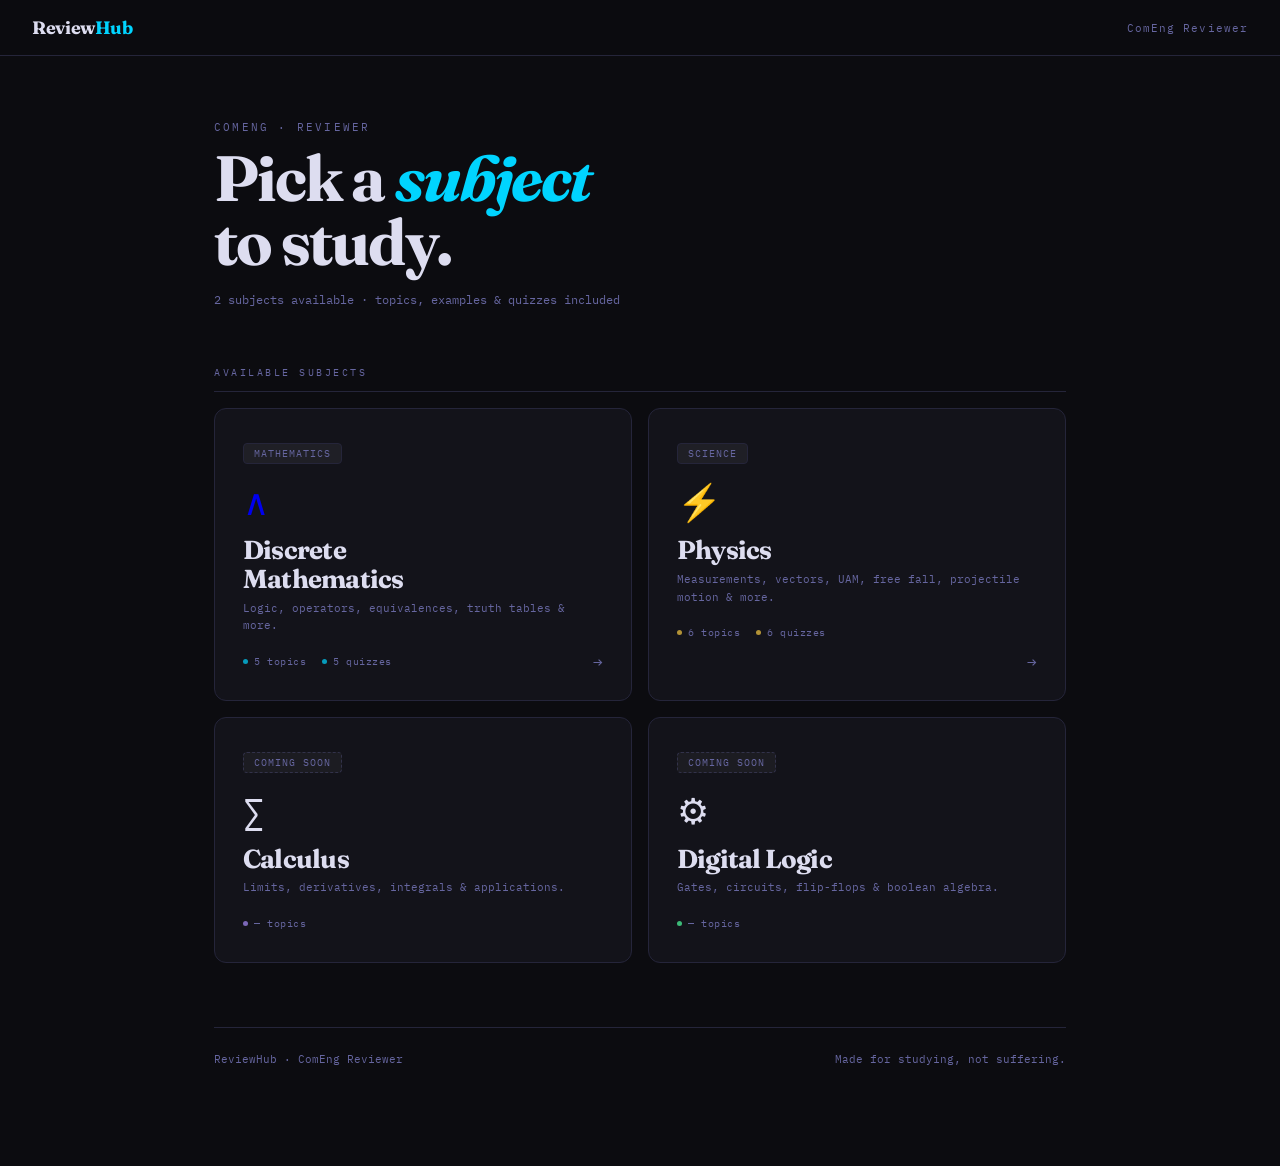
==== commit 23d4e246: "maybe work" ====
--- a/index.html
+++ b/index.html
@@ -4,128 +4,374 @@
 <meta charset="UTF-8">
 <meta name="viewport" content="width=device-width, initial-scale=1.0, viewport-fit=cover">
 <meta name="apple-mobile-web-app-capable" content="yes">
-<title>DisMath Reviewer</title>
+<title>Reviewer Hub</title>
 <link href="https://fonts.googleapis.com/css2?family=IBM+Plex+Mono:wght@400;500;600&family=Fraunces:opsz,wght@9..144,300;9..144,600;9..144,700&display=swap" rel="stylesheet">
-<link rel="stylesheet" href="style.css">
+<style>
+:root {
+  --bg: #0c0c10;
+  --surface: #13131a;
+  --surface2: #1a1a24;
+  --border: #25253a;
+  --border2: #32324a;
+  --cyan: #00d4ff;
+  --pink: #ff4d8d;
+  --yellow: #f5c842;
+  --green: #4dff9e;
+  --purple: #a78bfa;
+  --orange: #ff8c42;
+  --text: #ddddf0;
+  --muted: #6666a0;
+  --mono: 'IBM Plex Mono', monospace;
+  --serif: 'Fraunces', serif;
+}
+
+*, *::before, *::after { box-sizing: border-box; margin: 0; padding: 0; }
+
+html { scroll-behavior: smooth; -webkit-text-size-adjust: 100%; }
+
+body {
+  background: var(--bg);
+  color: var(--text);
+  font-family: var(--mono);
+  min-height: 100vh;
+  overflow-x: hidden;
+}
+
+/* ── TOPBAR ── */
+.topbar {
+  position: sticky;
+  top: 0;
+  z-index: 100;
+  background: rgba(12,12,16,0.92);
+  -webkit-backdrop-filter: blur(16px);
+  backdrop-filter: blur(16px);
+  border-bottom: 1px solid var(--border);
+  display: flex;
+  align-items: center;
+  justify-content: space-between;
+  padding: 0 32px;
+  height: 56px;
+}
+
+.logo {
+  font-family: var(--serif);
+  font-size: 18px;
+  font-weight: 700;
+  color: var(--text);
+  letter-spacing: -0.02em;
+}
+
+.logo span { color: var(--cyan); }
+
+.topbar-meta {
+  font-size: 11px;
+  color: var(--muted);
+  letter-spacing: 0.1em;
+}
+
+/* ── MAIN CONTENT ── */
+.main {
+  max-width: 900px;
+  margin: 0 auto;
+  padding: 64px 24px 100px;
+}
+
+.home-header { margin-bottom: 56px; }
+
+.home-label {
+  font-size: 11px;
+  color: var(--muted);
+  letter-spacing: 0.2em;
+  text-transform: uppercase;
+  margin-bottom: 12px;
+}
+
+.home-title {
+  font-family: var(--serif);
+  font-size: clamp(40px, 7vw, 64px);
+  font-weight: 700;
+  line-height: 1.0;
+  letter-spacing: -0.03em;
+  color: var(--text);
+  margin-bottom: 16px;
+}
+
+.home-title em {
+  color: var(--cyan);
+  font-style: italic;
+}
+
+.home-sub {
+  font-size: 12px;
+  color: var(--muted);
+  line-height: 1.7;
+}
+
+/* ── SECTION LABEL ── */
+.section-label {
+  font-size: 10px;
+  color: var(--muted);
+  letter-spacing: 0.25em;
+  text-transform: uppercase;
+  margin-bottom: 16px;
+  padding-bottom: 12px;
+  border-bottom: 1px solid var(--border);
+}
+
+/* ── SUBJECT GRID ── */
+.subject-grid {
+  display: grid;
+  grid-template-columns: repeat(auto-fill, minmax(280px, 1fr));
+  gap: 16px;
+  margin-bottom: 48px;
+}
+
+.subject-card {
+  background: var(--surface);
+  border: 1px solid var(--border);
+  border-radius: 12px;
+  padding: 32px 28px;
+  cursor: pointer;
+  transition: all 0.22s ease;
+  position: relative;
+  overflow: hidden;
+  text-decoration: none;
+  display: block;
+  -webkit-tap-highlight-color: transparent;
+  animation: fadeUp 0.4s ease both;
+}
+
+.subject-card::before {
+  content: '';
+  position: absolute;
+  top: 0; left: 0; right: 0;
+  height: 2px;
+  background: var(--card-color);
+  opacity: 0;
+  transition: opacity 0.2s;
+}
+
+.subject-card:hover {
+  border-color: var(--card-color);
+  transform: translateY(-4px);
+  box-shadow: 0 16px 48px rgba(0,0,0,0.5);
+}
+
+.subject-card:hover::before { opacity: 1; }
+
+.subject-card:nth-child(1) { animation-delay: 0.05s; }
+.subject-card:nth-child(2) { animation-delay: 0.12s; }
+.subject-card:nth-child(3) { animation-delay: 0.19s; }
+.subject-card:nth-child(4) { animation-delay: 0.26s; }
+
+.card-tag {
+  display: inline-block;
+  font-size: 10px;
+  padding: 3px 10px;
+  border-radius: 4px;
+  letter-spacing: 0.1em;
+  text-transform: uppercase;
+  margin-bottom: 20px;
+  background: rgba(255,255,255,0.05);
+  color: var(--muted);
+  border: 1px solid var(--border);
+}
+
+.card-icon {
+  font-size: 36px;
+  margin-bottom: 16px;
+  display: block;
+  line-height: 1;
+}
+
+.card-subject {
+  font-family: var(--serif);
+  font-size: 26px;
+  font-weight: 700;
+  color: var(--text);
+  letter-spacing: -0.03em;
+  margin-bottom: 6px;
+  line-height: 1.1;
+}
+
+.card-subtitle {
+  font-size: 11px;
+  color: var(--muted);
+  margin-bottom: 20px;
+  line-height: 1.6;
+}
+
+.card-meta {
+  display: flex;
+  align-items: center;
+  gap: 16px;
+  font-size: 10px;
+  color: var(--muted);
+  letter-spacing: 0.05em;
+}
+
+.card-meta-item {
+  display: flex;
+  align-items: center;
+  gap: 6px;
+}
+
+.card-meta-dot {
+  width: 5px;
+  height: 5px;
+  border-radius: 50%;
+  background: var(--card-color);
+  opacity: 0.7;
+}
+
+.card-arrow {
+  position: absolute;
+  bottom: 28px;
+  right: 28px;
+  font-size: 16px;
+  color: var(--muted);
+  transition: all 0.2s;
+}
+
+.subject-card:hover .card-arrow {
+  color: var(--card-color);
+  transform: translateX(4px);
+}
+
+/* ── COMING SOON CARD ── */
+.subject-card.coming-soon {
+  opacity: 0.45;
+  cursor: default;
+  pointer-events: none;
+}
+
+.coming-tag {
+  display: inline-block;
+  font-size: 10px;
+  padding: 3px 10px;
+  border-radius: 4px;
+  letter-spacing: 0.1em;
+  text-transform: uppercase;
+  margin-bottom: 20px;
+  background: rgba(255,255,255,0.04);
+  color: var(--muted);
+  border: 1px dashed var(--border2);
+}
+
+/* ── FOOTER ── */
+.footer {
+  margin-top: 64px;
+  padding-top: 24px;
+  border-top: 1px solid var(--border);
+  font-size: 11px;
+  color: var(--muted);
+  display: flex;
+  justify-content: space-between;
+  align-items: center;
+}
+
+/* ── ANIMATION ── */
+@keyframes fadeUp {
+  from { opacity: 0; transform: translateY(20px); }
+  to   { opacity: 1; transform: translateY(0); }
+}
+
+/* ── RESPONSIVE ── */
+@media (max-width: 600px) {
+  .topbar { padding: 0 16px; }
+  .main { padding: 40px 16px 80px; }
+  .home-title { font-size: 38px; }
+  .footer { flex-direction: column; gap: 8px; text-align: center; }
+}
+</style>
 </head>
 <body>
 
 <header class="topbar">
-  <div class="logo" onclick="goHome()">Dis<span>Math</span></div>
-  <div class="main-tabs">
-    <button class="main-tab active" onclick="switchMain('topics', this)">Topics</button>
-    <button class="main-tab" onclick="switchMain('quiz', this)">Quiz</button>
+  <div class="logo">Review<span>Hub</span></div>
+  <div class="topbar-meta">ComEng Reviewer</div>
+</header>
+
+<main class="main">
+  <div class="home-header">
+    <div class="home-label">ComEng · Reviewer</div>
+    <h1 class="home-title">Pick a <em>subject</em><br>to study.</h1>
+    <p class="home-sub">2 subjects available &middot; topics, examples &amp; quizzes included</p>
   </div>
-</header>
-
-<!-- TOPICS VIEW -->
-<div class="view active" id="view-topics">
-
-  <div id="topics-home" class="topics-home">
-    <div class="home-header">
-      <div class="home-label">Discrete Mathematics · Reviewer</div>
-      <h1 class="home-title">Pick a <em>topic</em><br>to study.</h1>
-      <p class="home-sub">5 topics · examples included · quiz available</p>
-    </div>
-    <div class="topic-grid">
-      <div class="topic-card" style="--card-color:var(--cyan)" onclick="openTopic('operators')">
-        <div class="card-num">01</div><span class="card-icon">&#x2227;</span>
-        <div class="card-title">Logical Operators</div>
-        <div class="card-desc">NOT, AND, OR, XOR, implication, biconditional &mdash; and how they work.</div>
-        <span class="card-arrow">&rarr;</span>
+
+  <div class="section-label">Available Subjects</div>
+
+  <div class="subject-grid">
+
+    <a class="subject-card" href="./discrete-math/index.html" style="--card-color:var(--cyan)">
+      <div class="card-tag">Mathematics</div>
+      <span class="card-icon">∧</span>
+      <div class="card-subject">Discrete<br>Mathematics</div>
+      <div class="card-subtitle">Logic, operators, equivalences, truth tables &amp; more.</div>
+      <div class="card-meta">
+        <div class="card-meta-item">
+          <div class="card-meta-dot"></div>
+          5 topics
+        </div>
+        <div class="card-meta-item">
+          <div class="card-meta-dot"></div>
+          5 quizzes
+        </div>
       </div>
-      <div class="topic-card" style="--card-color:var(--pink)" onclick="openTopic('equivalences')">
-        <div class="card-num">02</div><span class="card-icon">&#x2261;</span>
-        <div class="card-title">Logical Equivalences</div>
-        <div class="card-desc">De Morgan&rsquo;s, distributive, absorption, and all the major laws.</div>
-        <span class="card-arrow">&rarr;</span>
+      <span class="card-arrow">&rarr;</span>
+    </a>
+
+    <a class="subject-card" href="./physics/index.html" style="--card-color:var(--yellow)">
+      <div class="card-tag">Science</div>
+      <span class="card-icon">⚡</span>
+      <div class="card-subject">Physics</div>
+      <div class="card-subtitle">Measurements, vectors, UAM, free fall, projectile motion &amp; more.</div>
+      <div class="card-meta">
+        <div class="card-meta-item">
+          <div class="card-meta-dot"></div>
+          6 topics
+        </div>
+        <div class="card-meta-item">
+          <div class="card-meta-dot"></div>
+          6 quizzes
+        </div>
       </div>
-      <div class="topic-card" style="--card-color:var(--green)" onclick="openTopic('bitops')">
-        <div class="card-num">03</div><span class="card-icon">&#x2295;</span>
-        <div class="card-title">Logic &amp; Bit Operations</div>
-        <div class="card-desc">Applying logic to binary &mdash; AND, OR, XOR, NOT on bits and bit strings.</div>
-        <span class="card-arrow">&rarr;</span>
-      </div>
-      <div class="topic-card" style="--card-color:var(--yellow)" onclick="openTopic('proplogic')">
-        <div class="card-num">04</div><span class="card-icon">&rarr;</span>
-        <div class="card-title">Propositional Logic</div>
-        <div class="card-desc">Propositions, tautologies, contradictions, and logical arguments.</div>
-        <span class="card-arrow">&rarr;</span>
-      </div>
-      <div class="topic-card" style="--card-color:var(--purple)" onclick="openTopic('truthtable')">
-        <div class="card-num">05</div><span class="card-icon">T/F</span>
-        <div class="card-title">Truth Tables</div>
-        <div class="card-desc">How to build them, read them, and use them to prove equivalences.</div>
-        <span class="card-arrow">&rarr;</span>
+      <span class="card-arrow">&rarr;</span>
+    </a>
+
+    <div class="subject-card coming-soon" style="--card-color:var(--purple)">
+      <div class="coming-tag">Coming Soon</div>
+      <span class="card-icon">∑</span>
+      <div class="card-subject">Calculus</div>
+      <div class="card-subtitle">Limits, derivatives, integrals &amp; applications.</div>
+      <div class="card-meta">
+        <div class="card-meta-item">
+          <div class="card-meta-dot"></div>
+          — topics
+        </div>
       </div>
     </div>
-  </div>
-
-  <!-- topic content panels are injected by topics.js -->
-  <div id="topic-panels"></div>
-
-</div>
-
-<!-- QUIZ VIEW -->
-<div class="view" id="view-quiz">
-  <div id="quiz-home" class="quiz-home">
-    <div class="home-header">
-      <div class="home-label">Quiz &middot; Pick a topic</div>
-      <h1 class="home-title">Test your<br><em>knowledge.</em></h1>
-      <p class="home-sub">10 questions per topic &middot; Multiple choice &middot; Instant feedback</p>
-    </div>
-    <div class="topic-grid">
-      <div class="topic-card" style="--card-color:var(--cyan)" onclick="openQuiz('operators')">
-        <div class="card-num">01</div><span class="card-icon">&#x2227;</span>
-        <div class="card-title">Logical Operators</div>
-        <div class="card-desc">NOT, AND, OR, XOR, implication, biconditional.</div>
-        <span class="card-arrow">&rarr;</span>
-      </div>
-      <div class="topic-card" style="--card-color:var(--pink)" onclick="openQuiz('equivalences')">
-        <div class="card-num">02</div><span class="card-icon">&#x2261;</span>
-        <div class="card-title">Logical Equivalences</div>
-        <div class="card-desc">De Morgan&rsquo;s, distributive, absorption, and more.</div>
-        <span class="card-arrow">&rarr;</span>
-      </div>
-      <div class="topic-card" style="--card-color:var(--green)" onclick="openQuiz('bitops')">
-        <div class="card-num">03</div><span class="card-icon">&#x2295;</span>
-        <div class="card-title">Logic &amp; Bit Operations</div>
-        <div class="card-desc">Bitwise AND, OR, XOR, NOT, and bit strings.</div>
-        <span class="card-arrow">&rarr;</span>
-      </div>
-      <div class="topic-card" style="--card-color:var(--yellow)" onclick="openQuiz('proplogic')">
-        <div class="card-num">04</div><span class="card-icon">&rarr;</span>
-        <div class="card-title">Propositional Logic</div>
-        <div class="card-desc">Propositions, tautologies, arguments, and variants.</div>
-        <span class="card-arrow">&rarr;</span>
-      </div>
-      <div class="topic-card" style="--card-color:var(--purple)" onclick="openQuiz('truthtable')">
-        <div class="card-num">05</div><span class="card-icon">T/F</span>
-        <div class="card-title">Truth Tables</div>
-        <div class="card-desc">Building, reading, and using truth tables.</div>
-        <span class="card-arrow">&rarr;</span>
+
+    <div class="subject-card coming-soon" style="--card-color:var(--green)">
+      <div class="coming-tag">Coming Soon</div>
+      <span class="card-icon">⚙</span>
+      <div class="card-subject">Digital Logic</div>
+      <div class="card-subtitle">Gates, circuits, flip-flops &amp; boolean algebra.</div>
+      <div class="card-meta">
+        <div class="card-meta-item">
+          <div class="card-meta-dot"></div>
+          — topics
+        </div>
       </div>
     </div>
+
   </div>
 
-  <div id="quiz-detail" class="quiz-home" style="display:none;">
-    <button class="back-btn" onclick="closeQuiz()">&larr; Back to Quiz Topics</button>
-    <div id="quiz-header" style="margin-bottom:32px;padding-bottom:24px;border-bottom:1px solid var(--border);"></div>
-    <div id="quiz-progress-wrap" style="margin-bottom:28px;">
-      <div style="display:flex;justify-content:space-between;align-items:center;margin-bottom:8px;">
-        <span id="quiz-progress-label" style="font-size:11px;color:var(--muted);letter-spacing:0.1em;"></span>
-        <span id="quiz-score-label" style="font-size:11px;color:var(--muted);letter-spacing:0.1em;"></span>
-      </div>
-      <div style="background:var(--surface);border:1px solid var(--border);border-radius:99px;height:4px;overflow:hidden;">
-        <div id="quiz-progress-bar" style="height:100%;background:var(--cyan);border-radius:99px;transition:width 0.3s ease;width:0%;"></div>
-      </div>
-    </div>
-    <div id="quiz-question-wrap"></div>
-    <div id="quiz-results" style="display:none;"></div>
+  <div class="footer">
+    <span>ReviewHub &middot; ComEng Reviewer</span>
+    <span>Made for studying, not suffering.</span>
   </div>
-</div>
-
-<script src="topics.js"></script>
-<script src="quiz.js"></script>
+</main>
+
 </body>
-</html>+</html>
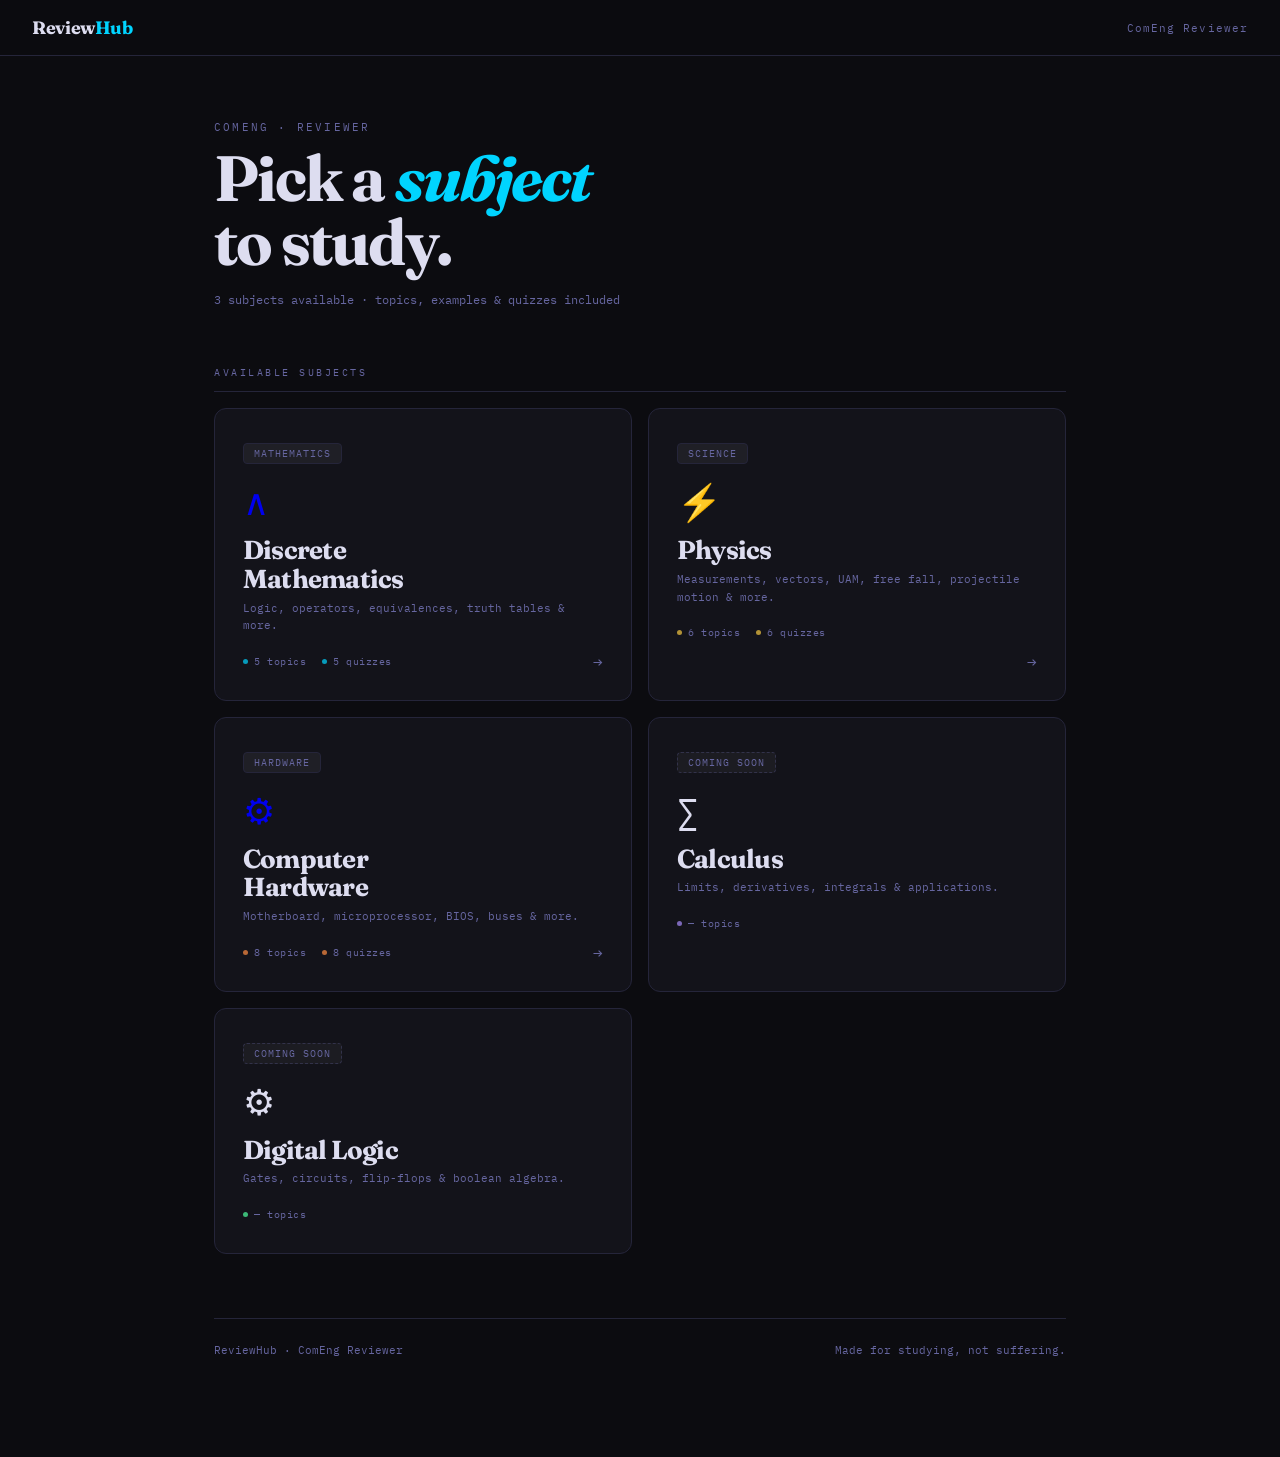
==== commit 3362fd6a: "new" ====
--- a/index.html
+++ b/index.html
@@ -296,7 +296,7 @@
   <div class="home-header">
     <div class="home-label">ComEng · Reviewer</div>
     <h1 class="home-title">Pick a <em>subject</em><br>to study.</h1>
-    <p class="home-sub">2 subjects available &middot; topics, examples &amp; quizzes included</p>
+    <p class="home-sub">3 subjects available &middot; topics, examples &amp; quizzes included</p>
   </div>
 
   <div class="section-label">Available Subjects</div>
@@ -322,18 +322,35 @@
     </a>
 
     <a class="subject-card" href="./physics/index.html" style="--card-color:var(--yellow)">
-      <div class="card-tag">Science</div>
-      <span class="card-icon">⚡</span>
-      <div class="card-subject">Physics</div>
-      <div class="card-subtitle">Measurements, vectors, UAM, free fall, projectile motion &amp; more.</div>
+          <div class="card-tag">Science</div>
+          <span class="card-icon">⚡</span>
+          <div class="card-subject">Physics</div>
+          <div class="card-subtitle">Measurements, vectors, UAM, free fall, projectile motion &amp; more.</div>
+          <div class="card-meta">
+            <div class="card-meta-item">
+              <div class="card-meta-dot"></div>
+              6 topics
+            </div>
+            <div class="card-meta-item">
+              <div class="card-meta-dot"></div>
+              6 quizzes
+            </div>
+          </div>
+          <span class="card-arrow">&rarr;</span>
+        </a>
+        <a class="subject-card" href="./cph/index.html" style="--card-color:var(--orange)">
+      <div class="card-tag">Hardware</div>
+      <span class="card-icon">⚙</span>
+      <div class="card-subject">Computer<br>Hardware</div>
+      <div class="card-subtitle">Motherboard, microprocessor, BIOS, buses &amp; more.</div>
       <div class="card-meta">
         <div class="card-meta-item">
           <div class="card-meta-dot"></div>
-          6 topics
-        </div>
-        <div class="card-meta-item">
-          <div class="card-meta-dot"></div>
-          6 quizzes
+          8 topics
+        </div>
+        <div class="card-meta-item">
+          <div class="card-meta-dot"></div>
+          8 quizzes
         </div>
       </div>
       <span class="card-arrow">&rarr;</span>
